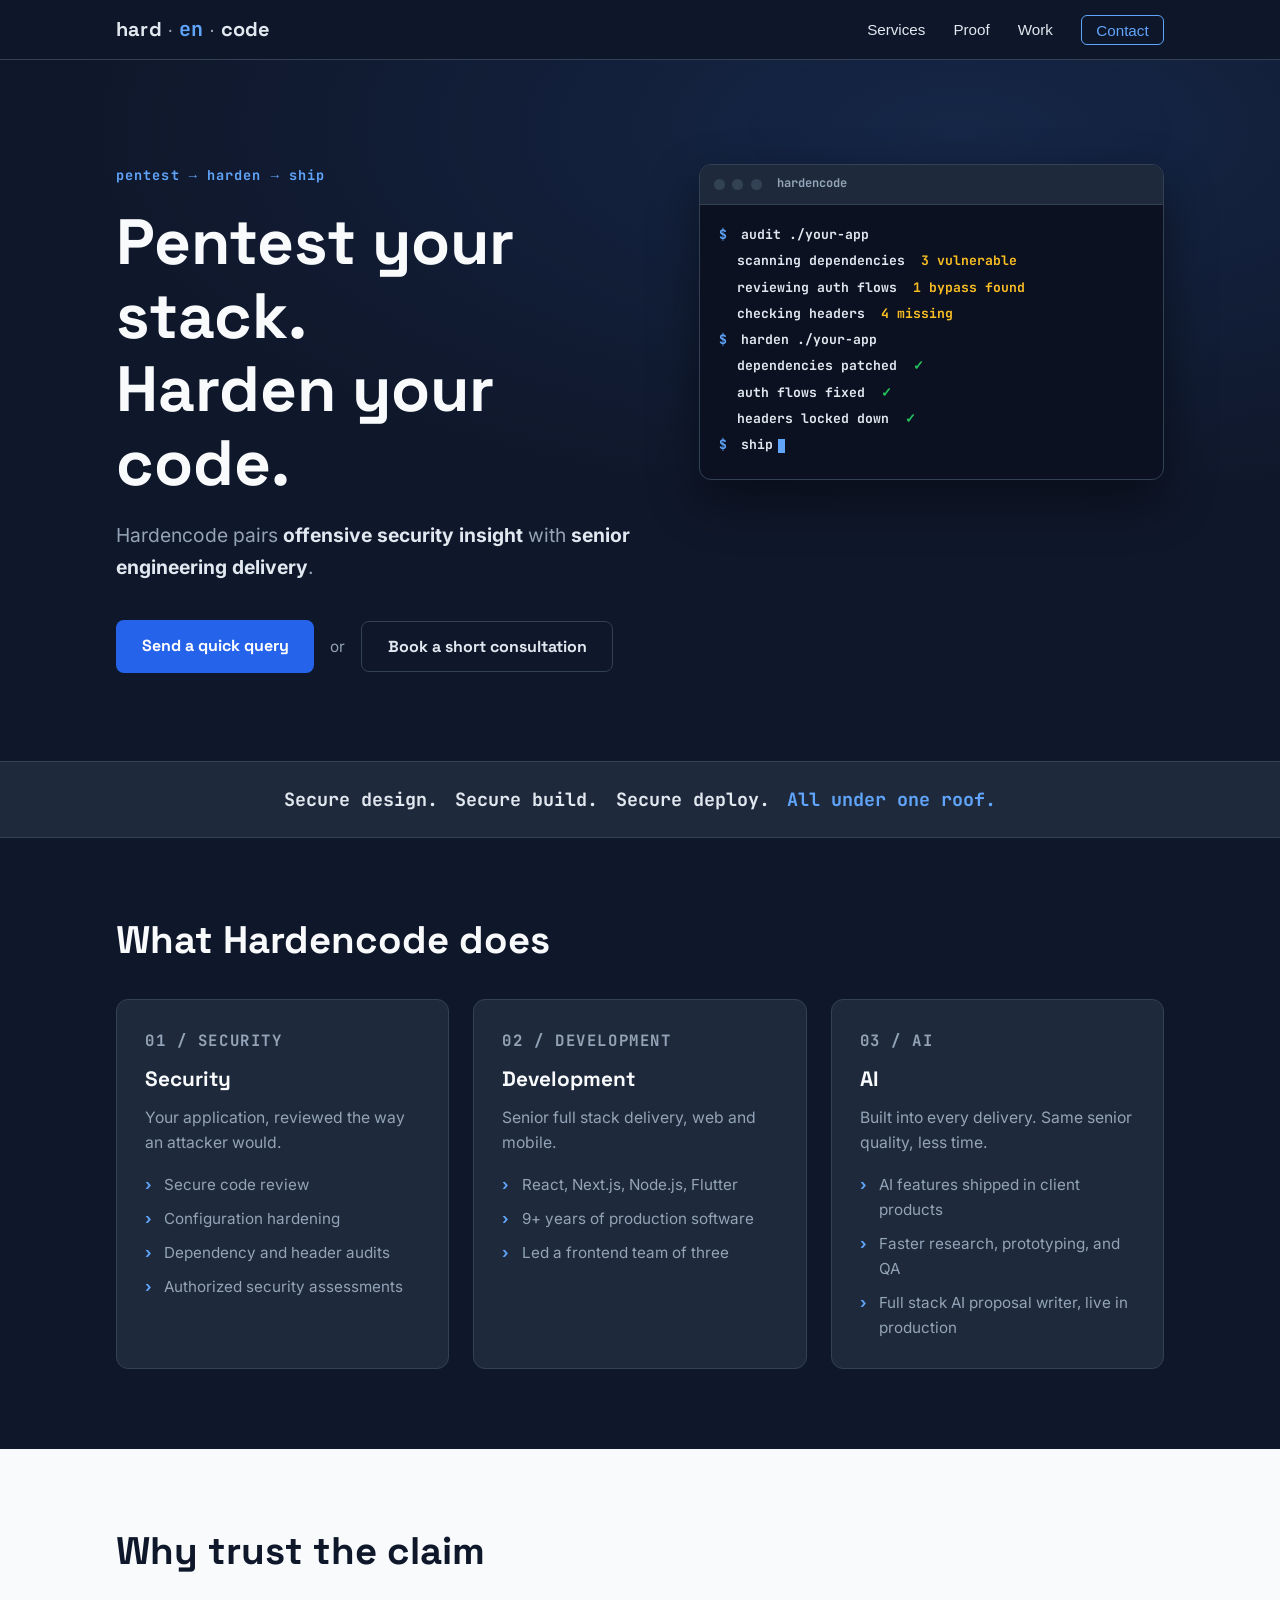
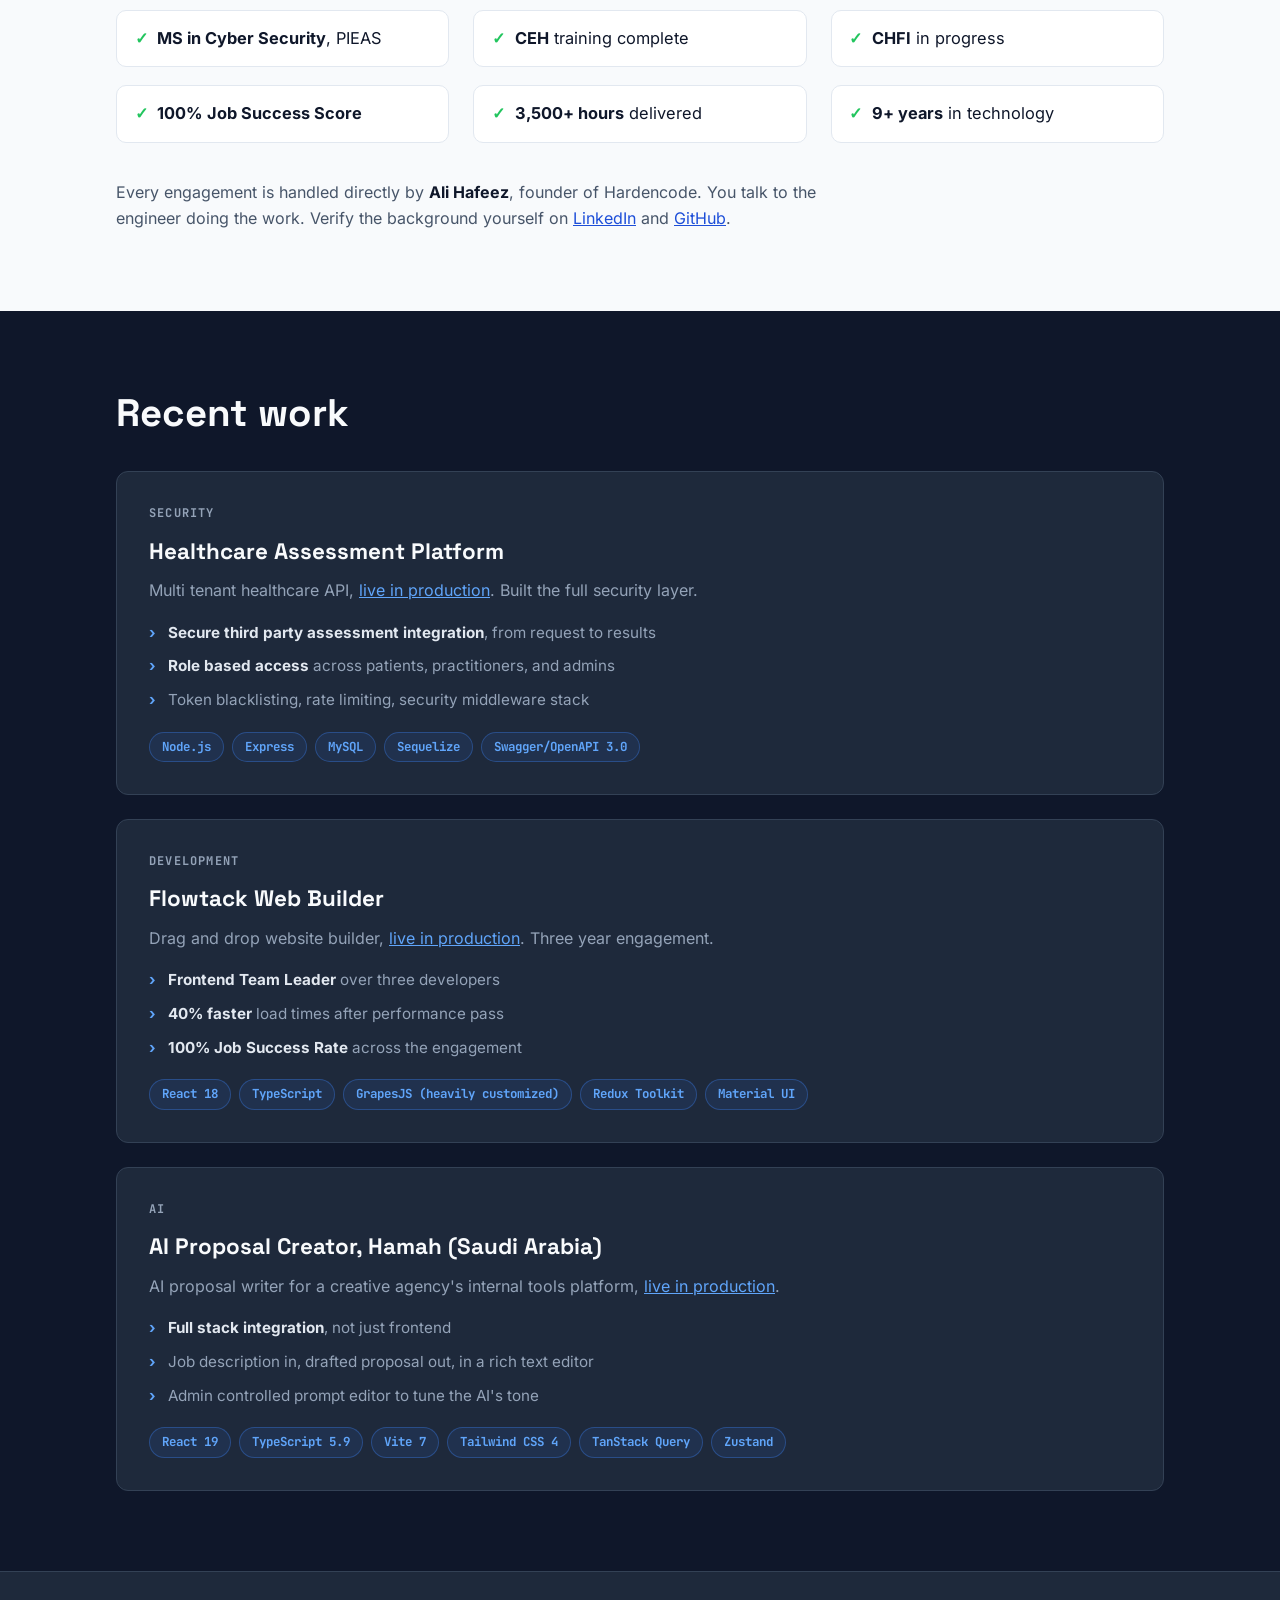
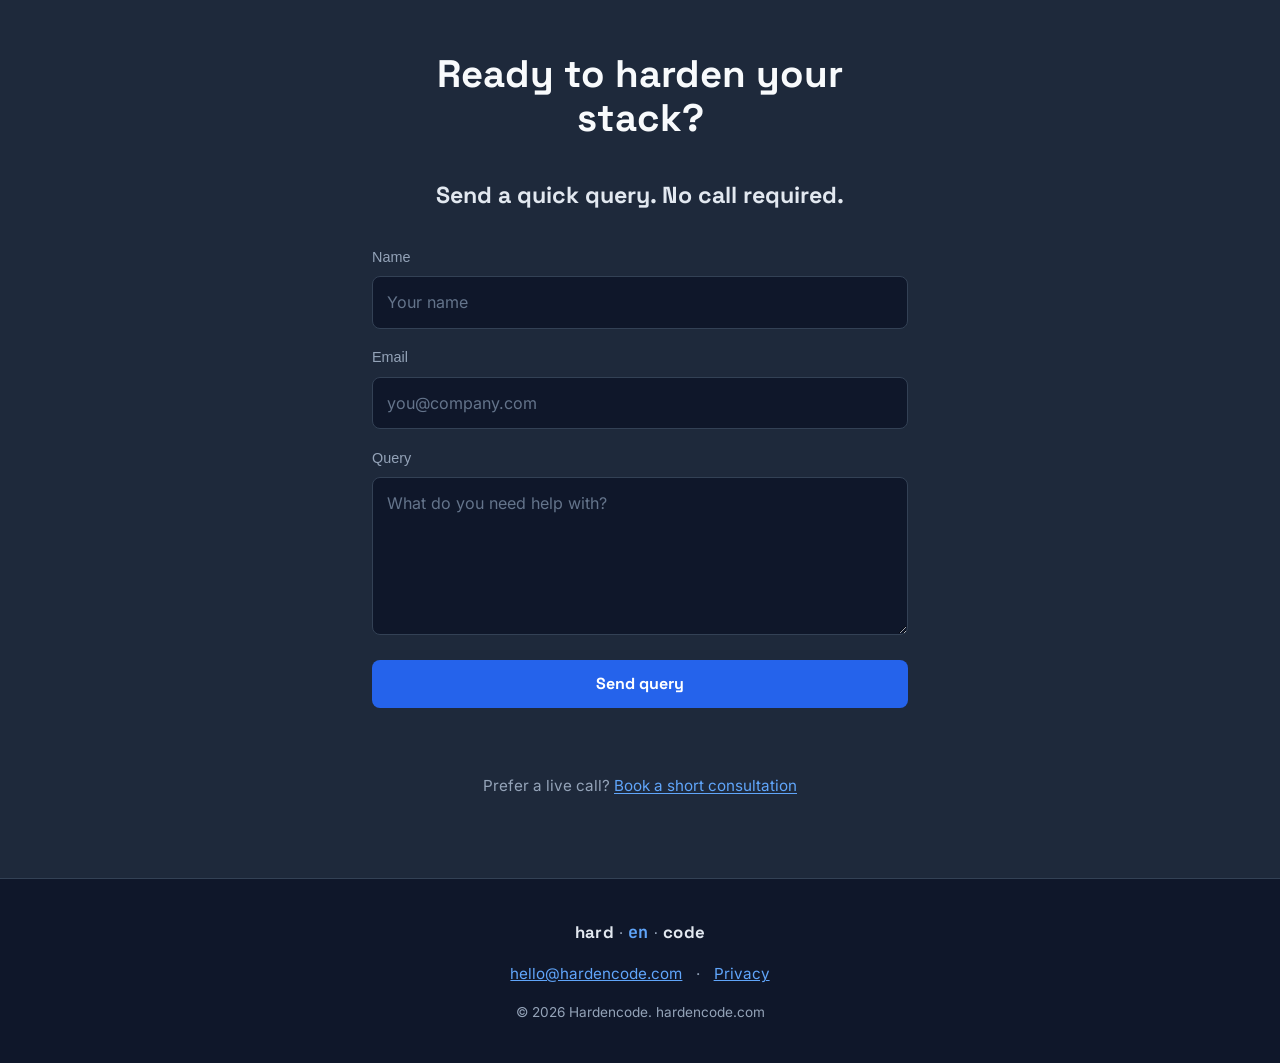
==== index.html @ 5484f3a2 "fix(work): link Flowtack and Hamah case study URLs Match healthcare proof pattern with live producti" ====
<!DOCTYPE html>
<html lang="en-US">
<head>
<meta charset="UTF-8">
<meta name="viewport" content="width=device-width, initial-scale=1">
<title>Hardencode | Pentest and harden your code.</title>
<meta name="description" content="Hire a full stack developer with a cyber security background. Website security audits, secure code review, and AI web apps, all under one roof.">
<link rel="canonical" href="https://hardencode.com/">
<meta property="og:type" content="website">
<meta property="og:url" content="https://hardencode.com/">
<meta property="og:title" content="Hardencode | Pentest and harden your code.">
<meta property="og:description" content="Hire a full stack developer with a cyber security background. Website security audits, secure code review, and AI web apps, all under one roof.">
<meta property="og:image" content="https://hardencode.com/icons/og-image.png">
<meta property="og:locale" content="en_US">
<meta name="twitter:card" content="summary_large_image">
<meta name="twitter:title" content="Hardencode | Pentest and harden your code.">
<meta name="twitter:description" content="Hire a full stack developer with a cyber security background. Website security audits, secure code review, and AI web apps, all under one roof.">
<meta name="twitter:image" content="https://hardencode.com/icons/og-image.png">
<link rel="icon" href="/icons/favicon.ico" sizes="32x32">
<link rel="apple-touch-icon" href="/icons/apple-touch-icon.png">
<link rel="manifest" href="/site.webmanifest">
<meta name="theme-color" content="#0f172a">
<link rel="preload" href="/fonts/space-grotesk-v22-latin-700.woff2" as="font" type="font/woff2" crossorigin>
<link rel="preload" href="/fonts/inter-v20-latin-regular.woff2" as="font" type="font/woff2" crossorigin>
<link rel="preload" href="/fonts/jetbrains-mono-v24-latin-700.woff2" as="font" type="font/woff2" crossorigin>
<link rel="stylesheet" href="/styles.min.css">
<script type="application/ld+json">
{
  "@context": "https://schema.org",
  "@graph": [
    {
      "@type": "ProfessionalService",
      "@id": "https://hardencode.com/#service",
      "name": "Hardencode",
      "url": "https://hardencode.com/",
      "description": "Security first full stack development. Website security audits, secure code review, full stack web and mobile development, and AI powered features, all under one roof.",
      "email": "hello@hardencode.com",
      "founder": { "@id": "https://hardencode.com/#person" },
      "knowsAbout": ["Penetration testing", "Secure code review", "Web application security", "Full stack development", "React", "Next.js", "Node.js", "Flutter", "AI integration"]
    },
    {
      "@type": "Person",
      "@id": "https://hardencode.com/#person",
      "name": "Ali Hafeez",
      "url": "https://hardencode.com/",
      "jobTitle": "Security Focused Full Stack Engineer",
      "worksFor": { "@id": "https://hardencode.com/#service" },
      "alumniOf": {
        "@type": "CollegeOrUniversity",
        "name": "Pakistan Institute of Engineering and Applied Sciences (PIEAS)"
      },
      "hasCredential": [
        {
          "@type": "EducationalOccupationalCredential",
          "credentialCategory": "degree",
          "name": "MS in Cyber Security, PIEAS"
        },
        {
          "@type": "EducationalOccupationalCredential",
          "credentialCategory": "certification",
          "name": "Certified Ethical Hacker (CEH), training complete, exam scheduled"
        },
        {
          "@type": "EducationalOccupationalCredential",
          "credentialCategory": "certification",
          "name": "Computer Hacking Forensic Investigator (CHFI), in progress"
        }
      ]
    }
  ]
}
</script>
</head>
<body>

<header class="nav" id="top">
  <nav class="nav-inner" aria-label="Main">
    <a class="logo" href="#top" aria-label="Hardencode home">
      <span class="logo-hard">hard</span><span class="logo-dot">&nbsp;·&nbsp;</span><span class="logo-en">en</span><span class="logo-dot">&nbsp;·&nbsp;</span><span class="logo-code">code</span>
    </a>
    <button class="nav-toggle" aria-label="Open menu" aria-expanded="false" aria-controls="nav-links">
      <span></span><span></span><span></span>
    </button>
    <ul class="nav-links" id="nav-links">
      <li><a href="#services">Services</a></li>
      <li><a href="#proof">Proof</a></li>
      <li><a href="#work">Work</a></li>
      <li><a href="#consultation" class="nav-cta">Contact</a></li>
    </ul>
  </nav>
</header>

<main>

  <section class="hero">
    <div class="container hero-grid">
      <div class="hero-copy">
        <p class="hero-kicker">pentest &rarr; harden &rarr; ship</p>
        <h1>Pentest your stack.<br>Harden your code.</h1>
        <p class="hero-sub">Hardencode pairs <strong>offensive security insight</strong> with <strong>senior engineering delivery</strong>.</p>
        <div class="hero-actions">
          <a class="btn btn-primary" href="#consultation">Send a quick query</a>
          <span class="hero-or" aria-hidden="true">or</span>
          <button type="button" class="btn btn-ghost js-open-booking" data-koalendar-url="https://koalendar.com/e/security-snapshot-call?embed=true">Book a short consultation</button>
        </div>
      </div>
      <div class="hero-visual" aria-hidden="true">
        <div class="term">
          <div class="term-bar"><span></span><span></span><span></span><p>hardencode</p></div>
          <div class="term-body">
            <p><span class="t-prompt">$</span> audit ./your-app</p>
            <p class="t-line">scanning dependencies <span class="t-warn">3 vulnerable</span></p>
            <p class="t-line">reviewing auth flows <span class="t-warn">1 bypass found</span></p>
            <p class="t-line">checking headers <span class="t-warn">4 missing</span></p>
            <p><span class="t-prompt">$</span> harden ./your-app</p>
            <p class="t-line">dependencies patched <span class="t-ok">&#10003;</span></p>
            <p class="t-line">auth flows fixed <span class="t-ok">&#10003;</span></p>
            <p class="t-line">headers locked down <span class="t-ok">&#10003;</span></p>
            <p><span class="t-prompt">$</span> ship<span class="t-cursor"></span></p>
          </div>
        </div>
      </div>
    </div>
  </section>

  <section class="banner" aria-label="Services banner">
    <div class="container">
      <p><span>Secure design.</span> <span>Secure build.</span> <span>Secure deploy.</span> <span class="banner-tail">All under one roof.</span></p>
    </div>
  </section>

  <section class="services" id="services">
    <div class="container">
      <h2>What Hardencode does</h2>
      <div class="cards">
        <article class="card">
          <p class="card-tag">01 / security</p>
          <h3>Security</h3>
          <p>Your application, reviewed the way an attacker would.</p>
          <ul class="card-points">
            <li>Secure code review</li>
            <li>Configuration hardening</li>
            <li>Dependency and header audits</li>
            <li>Authorized security assessments</li>
          </ul>
        </article>
        <article class="card">
          <p class="card-tag">02 / development</p>
          <h3>Development</h3>
          <p>Senior full stack delivery, web and mobile.</p>
          <ul class="card-points">
            <li>React, Next.js, Node.js, Flutter</li>
            <li>9+ years of production software</li>
            <li>Led a frontend team of three</li>
          </ul>
        </article>
        <article class="card">
          <p class="card-tag">03 / ai</p>
          <h3>AI</h3>
          <p>Built into every delivery. Same senior quality, less time.</p>
          <ul class="card-points">
            <li>AI features shipped in client products</li>
            <li>Faster research, prototyping, and QA</li>
            <li>Full stack AI proposal writer, live in production</li>
          </ul>
        </article>
      </div>
    </div>
  </section>

  <section class="proof" id="proof">
    <div class="container">
      <h2>Why trust the claim</h2>
      <ul class="proof-grid">
        <li><span class="check" aria-hidden="true">&#10003;</span><span><strong>MS in Cyber Security</strong>, PIEAS</span></li>
        <li><span class="check" aria-hidden="true">&#10003;</span><span><strong>CEH</strong> training complete</span></li>
        <li><span class="check" aria-hidden="true">&#10003;</span><span><strong>CHFI</strong> in progress</span></li>
        <li><span class="check" aria-hidden="true">&#10003;</span><span><strong>100% Job Success Score</strong></span></li>
        <li><span class="check" aria-hidden="true">&#10003;</span><span><strong>3,500+ hours</strong> delivered</span></li>
        <li><span class="check" aria-hidden="true">&#10003;</span><span><strong>9+ years</strong> in technology</span></li>
      </ul>
      <p class="founder-note">Every engagement is handled directly by <strong>Ali Hafeez</strong>, founder of Hardencode. You talk to the engineer doing the work. Verify the background yourself on <a href="https://www.linkedin.com/in/alihafeez337" rel="noopener">LinkedIn</a> and <a href="https://github.com/alihafeez337" rel="noopener">GitHub</a>.</p>
    </div>
  </section>

  <section class="work" id="work">
    <div class="container">
      <h2>Recent work</h2>
      <div class="case-list">
        <article class="case">
          <p class="card-tag">security</p>
          <h3>Healthcare Assessment Platform</h3>
          <p>Multi tenant healthcare API, <a href="https://app.thrivenine.life" rel="noopener">live in production</a>. Built the full security layer.</p>
          <ul class="card-points">
            <li><strong>Secure third party assessment integration</strong>, from request to results</li>
            <li><strong>Role based access</strong> across patients, practitioners, and admins</li>
            <li>Token blacklisting, rate limiting, security middleware stack</li>
          </ul>
          <ul class="tech" aria-label="Technologies used">
            <li>Node.js</li><li>Express</li><li>MySQL</li><li>Sequelize</li><li>Swagger/OpenAPI 3.0</li>
          </ul>
        </article>
        <article class="case">
          <p class="card-tag">development</p>
          <h3>Flowtack Web Builder</h3>
          <p>Drag and drop website builder, <a href="https://www.flowtrack.co" rel="noopener">live in production</a>. Three year engagement.</p>
          <ul class="card-points">
            <li><strong>Frontend Team Leader</strong> over three developers</li>
            <li><strong>40% faster</strong> load times after performance pass</li>
            <li><strong>100% Job Success Rate</strong> across the engagement</li>
          </ul>
          <ul class="tech" aria-label="Technologies used">
            <li>React 18</li><li>TypeScript</li><li>GrapesJS (heavily customized)</li><li>Redux Toolkit</li><li>Material UI</li>
          </ul>
        </article>
        <article class="case">
          <p class="card-tag">ai</p>
          <h3>AI Proposal Creator, Hamah (Saudi Arabia)</h3>
          <p>AI proposal writer for a creative agency's internal tools platform, <a href="https://hamah-tools.hi-lab.ai" rel="noopener">live in production</a>.</p>
          <ul class="card-points">
            <li><strong>Full stack integration</strong>, not just frontend</li>
            <li>Job description in, drafted proposal out, in a rich text editor</li>
            <li>Admin controlled prompt editor to tune the AI's tone</li>
          </ul>
          <ul class="tech" aria-label="Technologies used">
            <li>React 19</li><li>TypeScript 5.9</li><li>Vite 7</li><li>Tailwind CSS 4</li><li>TanStack Query</li><li>Zustand</li>
          </ul>
        </article>
      </div>
    </div>
  </section>

  <section class="contact" id="consultation">
    <div class="container container-narrow">
      <h2>Ready to harden your stack?</h2>
      <p class="contact-lead">Send a quick query. No call required.</p>
      <form class="query-form" id="query-form" action="/api/contact" method="post" novalidate>
        <div class="hp" aria-hidden="true">
          <label for="company">Company</label>
          <input type="text" id="company" name="company" tabindex="-1" autocomplete="off">
        </div>
        <div class="field">
          <label for="name">Name</label>
          <input type="text" id="name" name="name" autocomplete="name" required maxlength="100" placeholder="Your name">
        </div>
        <div class="field">
          <label for="email">Email</label>
          <input type="email" id="email" name="email" autocomplete="email" required maxlength="200" placeholder="you@company.com">
        </div>
        <div class="field">
          <label for="query">Query</label>
          <textarea id="query" name="query" required maxlength="4000" rows="5" placeholder="What do you need help with?"></textarea>
        </div>
        <button type="submit" class="btn btn-primary btn-block" id="query-submit">Send query</button>
        <p class="form-status" id="form-status" role="status" aria-live="polite"></p>
      </form>
      <p class="contact-alt">
        Prefer a live call?
        <button type="button" class="text-link js-open-booking" data-koalendar-url="https://koalendar.com/e/security-snapshot-call?embed=true">Book a short consultation</button>
      </p>
    </div>
  </section>

</main>

<dialog class="booking-modal" id="booking-modal" aria-label="Book a short consultation">
  <button type="button" class="booking-close" id="close-booking" aria-label="Close booking">&times;</button>
  <div class="booking" id="booking">
    <noscript><p>The booking calendar needs JavaScript. Email <a href="mailto:hello@hardencode.com">hello@hardencode.com</a> instead.</p></noscript>
  </div>
</dialog>

<footer class="footer">
  <div class="container footer-inner">
    <a class="logo logo-small" href="#top" aria-label="Back to top">
      <span class="logo-hard">hard</span><span class="logo-dot">&nbsp;·&nbsp;</span><span class="logo-en">en</span><span class="logo-dot">&nbsp;·&nbsp;</span><span class="logo-code">code</span>
    </a>
    <p class="footer-links">
      <a href="mailto:hello@hardencode.com">hello@hardencode.com</a>
      <span class="footer-sep" aria-hidden="true">·</span>
      <a href="/privacy.html">Privacy</a>
    </p>
    <p class="footer-copy">&copy; 2026 Hardencode. hardencode.com</p>
  </div>
</footer>

<script src="/script.min.js" defer></script>
</body>
</html>
---- styles.min.css ----
@font-face{font-family:Space Grotesk;font-style:normal;font-weight:400;font-display:swap;src:url(/fonts/space-grotesk-v22-latin-regular.woff2) format("woff2")}@font-face{font-family:Space Grotesk;font-style:normal;font-weight:700;font-display:swap;src:url(/fonts/space-grotesk-v22-latin-700.woff2) format("woff2")}@font-face{font-family:Inter;font-style:normal;font-weight:400;font-display:swap;src:url(/fonts/inter-v20-latin-regular.woff2) format("woff2")}@font-face{font-family:Inter;font-style:normal;font-weight:500;font-display:swap;src:url(/fonts/inter-v20-latin-500.woff2) format("woff2")}@font-face{font-family:Inter;font-style:normal;font-weight:700;font-display:swap;src:url(/fonts/inter-v20-latin-700.woff2) format("woff2")}@font-face{font-family:JetBrains Mono;font-style:normal;font-weight:700;font-display:optional;src:url(/fonts/jetbrains-mono-v24-latin-700.woff2) format("woff2")}:root{--navy: #0f172a;--slate: #1e293b;--offwhite: #f8fafc;--light: #e2e8f0;--muted: #94a3b8;--blue: #3b82f6;--blue-bright: #60a5fa;--blue-deep: #2563eb;--blue-ink: #1d4ed8;--green: #22c55e;--border: #334155;--font-heading: "Space Grotesk", "Segoe UI", Arial, sans-serif;--font-body: "Inter", "Segoe UI", Arial, sans-serif;--font-mono: "JetBrains Mono", Consolas, monospace}*{margin:0;padding:0;box-sizing:border-box}html{scroll-behavior:smooth;scroll-padding-top:4.5rem}body{font-family:var(--font-body);background:var(--navy);color:var(--light);line-height:1.65;-webkit-font-smoothing:antialiased}h1,h2,h3{font-family:var(--font-heading);font-weight:700;line-height:1.15}a{color:var(--blue-bright)}a:hover{color:#93c5fd}strong{color:inherit}.container{max-width:68rem;margin:0 auto;padding:0 1.25rem}.container-narrow{max-width:36rem}.logo{font-size:1.25rem;text-decoration:none;white-space:nowrap;letter-spacing:.01em}.logo-hard,.logo-code{font-family:var(--font-heading);font-weight:700;color:var(--light)}.logo-en{font-family:var(--font-mono);font-weight:700;color:var(--blue-bright)}.logo-dot{font-family:var(--font-heading);font-weight:400;color:var(--muted)}.logo-small{font-size:1.05rem}.nav{position:sticky;top:0;z-index:50;background:#0f172aeb;backdrop-filter:blur(8px);border-bottom:1px solid var(--border)}.nav-inner{max-width:68rem;margin:0 auto;padding:.8rem 1.25rem;display:flex;align-items:center;justify-content:space-between;gap:1rem}.nav-links{display:flex;align-items:center;gap:1.75rem;list-style:none}.nav-links a{color:var(--light);text-decoration:none;font-size:.95rem;font-weight:500}.nav-links a:hover{color:var(--blue-bright)}.nav-links .nav-cta{color:var(--blue-bright);border:1px solid var(--blue-bright);border-radius:6px;padding:.35rem .9rem}.nav-links .nav-cta:hover{color:var(--navy);background:var(--blue-bright);border-color:var(--blue-bright)}.nav-toggle{display:none;flex-direction:column;gap:5px;background:none;border:0;padding:.4rem;cursor:pointer}.nav-toggle span{display:block;width:22px;height:2px;background:var(--light);transition:transform .2s,opacity .2s}.nav-toggle[aria-expanded=true] span:nth-child(1){transform:translateY(7px) rotate(45deg)}.nav-toggle[aria-expanded=true] span:nth-child(2){opacity:0}.nav-toggle[aria-expanded=true] span:nth-child(3){transform:translateY(-7px) rotate(-45deg)}.hero{padding:6.5rem 0 5.5rem;background:radial-gradient(ellipse 70% 55% at 75% 10%,rgba(59,130,246,.14),transparent),var(--navy)}.hero-grid{display:grid;grid-template-columns:1.15fr 1fr;gap:3rem;align-items:start}.hero-visual{min-height:17.5rem}.term{background:#0b1120;border:1px solid var(--border);border-radius:12px;overflow:hidden;box-shadow:0 20px 50px #00000073;font-family:var(--font-mono);font-size:.82rem;min-height:17.5rem}.term-bar{display:flex;align-items:center;gap:.45rem;background:var(--slate);border-bottom:1px solid var(--border);padding:.6rem .9rem}.term-bar span{width:11px;height:11px;border-radius:50%;background:var(--border)}.term-bar p{margin-left:.5rem;color:var(--muted);font-size:.75rem}.term-body{padding:1.1rem 1.2rem 1.3rem;line-height:2}.term-body p{color:var(--light);white-space:nowrap}.t-prompt{color:var(--blue-bright);font-weight:700;margin-right:.4rem}.t-line{color:var(--muted);padding-left:1.1rem}.t-warn{color:#fbbf24;margin-left:.5rem}.t-ok{color:var(--green);margin-left:.5rem;font-weight:700}.t-cursor{display:inline-block;width:.55em;height:1.1em;margin-left:.3rem;vertical-align:text-bottom;background:var(--blue-bright);animation:blink 1.1s steps(1) infinite}@keyframes blink{50%{opacity:0}}@media(prefers-reduced-motion:reduce){.t-cursor{animation:none}}.hero-kicker{font-family:var(--font-mono);font-weight:700;font-size:.85rem;color:var(--blue-bright);letter-spacing:.08em;margin-bottom:1.25rem}.hero h1{font-size:clamp(2.3rem,6vw,4rem);color:var(--offwhite);margin-bottom:1.25rem;min-height:2.5em}.hero-sub{font-size:1.2rem;color:var(--muted);max-width:38rem;margin-bottom:2.25rem}.hero-sub strong{color:var(--light)}.btn{display:inline-block;font-family:var(--font-heading);font-weight:700;font-size:1rem;text-decoration:none;border-radius:8px;padding:.85rem 1.6rem;transition:background .15s,color .15s,border-color .15s}.btn-primary{background:var(--blue-deep);color:#fff}.btn-primary:hover{background:var(--blue-bright);color:var(--navy)}.btn-ghost{border:1px solid var(--border);color:var(--light);background:transparent;cursor:pointer}.btn-ghost:hover{border-color:var(--blue-bright);color:var(--blue-bright)}.hero-actions{display:flex;flex-wrap:wrap;align-items:center;gap:.75rem 1rem}.hero-or{color:var(--muted);font-size:.95rem}.btn-block{width:100%;text-align:center;border:0;cursor:pointer}.btn:disabled{opacity:.65;cursor:wait}.text-link{background:none;border:0;padding:0;color:var(--blue-bright);font:inherit;cursor:pointer;text-decoration:underline;text-underline-offset:.15em}.text-link:hover{color:#93c5fd}.banner{background:var(--slate);border-top:1px solid var(--border);border-bottom:1px solid var(--border);padding:1.4rem 0}.banner p{font-family:var(--font-mono);font-weight:700;font-size:clamp(.9rem,2.4vw,1.15rem);text-align:center;color:var(--light);display:flex;flex-wrap:wrap;justify-content:center;gap:.4rem 1.1rem}.banner .banner-tail{color:var(--blue-bright)}section h2{font-size:clamp(1.7rem,4vw,2.4rem);color:var(--offwhite);margin-bottom:2.25rem}.services{padding:5rem 0}.cards{display:grid;grid-template-columns:repeat(auto-fit,minmax(17rem,1fr));gap:1.5rem}.card{background:var(--slate);border:1px solid var(--border);border-radius:12px;padding:1.75rem}.card-tag{font-family:var(--font-mono);font-weight:700;font-size:.75rem;letter-spacing:.1em;text-transform:uppercase;color:var(--blue-bright);margin-bottom:.9rem}.card h3{font-size:1.3rem;color:var(--offwhite);margin-bottom:.8rem}.card p{color:var(--muted);font-size:.98rem}.card p strong{color:var(--light)}.card-points{list-style:none;margin-top:1rem;display:grid;gap:.55rem}.card-points li{color:var(--muted);font-size:.95rem;padding-left:1.2rem;position:relative}.card-points li:before{content:"\203a";position:absolute;left:0;color:var(--blue-bright);font-weight:700}.card-points li strong{color:var(--light)}.proof{background:var(--offwhite);color:var(--navy);padding:5rem 0}.proof h2{color:var(--navy)}.proof a{color:var(--blue-ink)}.proof a:hover{color:#1e40af}.proof-grid{list-style:none;display:grid;grid-template-columns:repeat(3,1fr);gap:1.1rem 1.5rem;font-size:1.02rem}.proof-grid li{display:flex;align-items:flex-start;gap:.6rem;background:#fff;border:1px solid #e2e8f0;border-radius:10px;padding:.9rem 1.1rem;color:var(--navy)}.proof-grid li strong{color:var(--navy)}.founder-note{margin-top:2.25rem;color:#475569;font-size:1rem;max-width:46rem}.founder-note strong{color:var(--navy)}.check{color:var(--green);font-weight:700;flex-shrink:0}.work{padding:5rem 0;background:var(--navy)}.case-list{display:grid;gap:1.5rem}.case{background:var(--slate);border:1px solid var(--border);border-radius:12px;padding:2rem}.case h3{font-size:1.4rem;color:var(--offwhite);margin-bottom:.8rem}.case p{color:var(--muted);max-width:52rem}.case p strong{color:var(--light)}.tech{list-style:none;display:flex;flex-wrap:wrap;gap:.5rem;margin-top:1.2rem}.tech li{font-family:var(--font-mono);font-weight:700;font-size:.78rem;color:var(--blue-bright);background:#3b82f61a;border:1px solid rgba(59,130,246,.35);border-radius:999px;padding:.25rem .75rem}.contact{background:var(--slate);border-top:1px solid var(--border);padding:5rem 0;text-align:center}.contact-lead{color:var(--light);font-family:var(--font-heading);font-size:clamp(1.15rem,3vw,1.45rem);font-weight:700;margin:0 auto 2rem;max-width:36rem}.query-form{position:relative;text-align:left;margin:0 auto}.field{margin-bottom:1.1rem}.field label{display:block;font-size:.9rem;font-weight:500;color:var(--muted);margin-bottom:.4rem}.field input,.field textarea{width:100%;font:inherit;color:var(--offwhite);background:var(--navy);border:1px solid var(--border);border-radius:8px;padding:.75rem .9rem;outline:none;transition:border-color .15s}.field input::placeholder,.field textarea::placeholder{color:#64748b}.field input:focus,.field textarea:focus{border-color:var(--blue-bright)}.field textarea{resize:vertical;min-height:8rem}.hp{position:absolute;left:-10000px;width:1px;height:1px;overflow:hidden}.form-status{min-height:1.4em;margin-top:1rem;font-size:.95rem;color:var(--muted);text-align:center}.form-status-ok{color:var(--green)}.form-status-error{color:#f87171}.contact-alt{margin-top:1.75rem;color:var(--muted);font-size:.95rem}.booking-modal{position:fixed;inset:0;margin:auto;border:1px solid var(--border);padding:0;width:min(26rem,calc(100vw - 1.5rem));height:min(34rem,calc(100dvh - 2rem));max-width:calc(100vw - 1.5rem);max-height:calc(100dvh - 2rem);background:var(--slate);color:inherit;border-radius:12px;overflow:hidden}.booking-modal::backdrop{background:#0f172ac7}.booking-close{position:absolute;top:.45rem;right:.45rem;z-index:2;width:2rem;height:2rem;display:grid;place-items:center;font:inherit;font-size:1.35rem;line-height:1;color:var(--muted);background:#0f172ad9;border:1px solid var(--border);border-radius:6px;cursor:pointer}.booking-close:hover{color:var(--offwhite);border-color:var(--blue-bright)}.booking{margin:0;width:100%;height:100%;background:var(--navy)}.booking iframe{display:block;width:100%;height:100%;border:0;background:var(--navy)}.footer{background:var(--navy);border-top:1px solid var(--border);padding:2.5rem 0}.footer-inner{display:flex;flex-direction:column;align-items:center;gap:.9rem;text-align:center}.footer-links{font-size:.95rem}.footer-sep{color:var(--muted);margin:0 .6rem}.footer-copy{color:var(--muted);font-size:.85rem}.page{padding:5rem 0;min-height:55vh}.page h1{font-size:clamp(2rem,5vw,3rem);color:var(--offwhite);margin-bottom:1.5rem}.page p{margin-bottom:1.25rem;color:var(--light)}.page p strong{color:var(--offwhite)}.page .btn{margin-top:.5rem}.page-404{text-align:center}@media(max-width:980px){.hero-grid{grid-template-columns:1fr;gap:2.5rem}.hero-visual{max-width:30rem}.proof-grid{grid-template-columns:repeat(2,1fr)}}@media(max-width:720px){.nav-toggle{display:flex}.nav-links{display:none;position:absolute;top:100%;left:0;right:0;flex-direction:column;align-items:stretch;gap:0;background:var(--slate);border-bottom:1px solid var(--border);padding:.5rem 0}.nav-links.open{display:flex}.nav-links li a{display:block;padding:.85rem 1.5rem}.nav-links .nav-cta{border:0;border-radius:0;padding:.85rem 1.5rem}.nav-links-static{display:none}.hero{padding:4.5rem 0 4rem}.proof-grid{grid-template-columns:1fr}.case{padding:1.5rem}.hero-actions{flex-direction:column;align-items:flex-start}.booking-modal{width:calc(100vw - 1rem);height:min(34rem,calc(100dvh - 1rem))}}
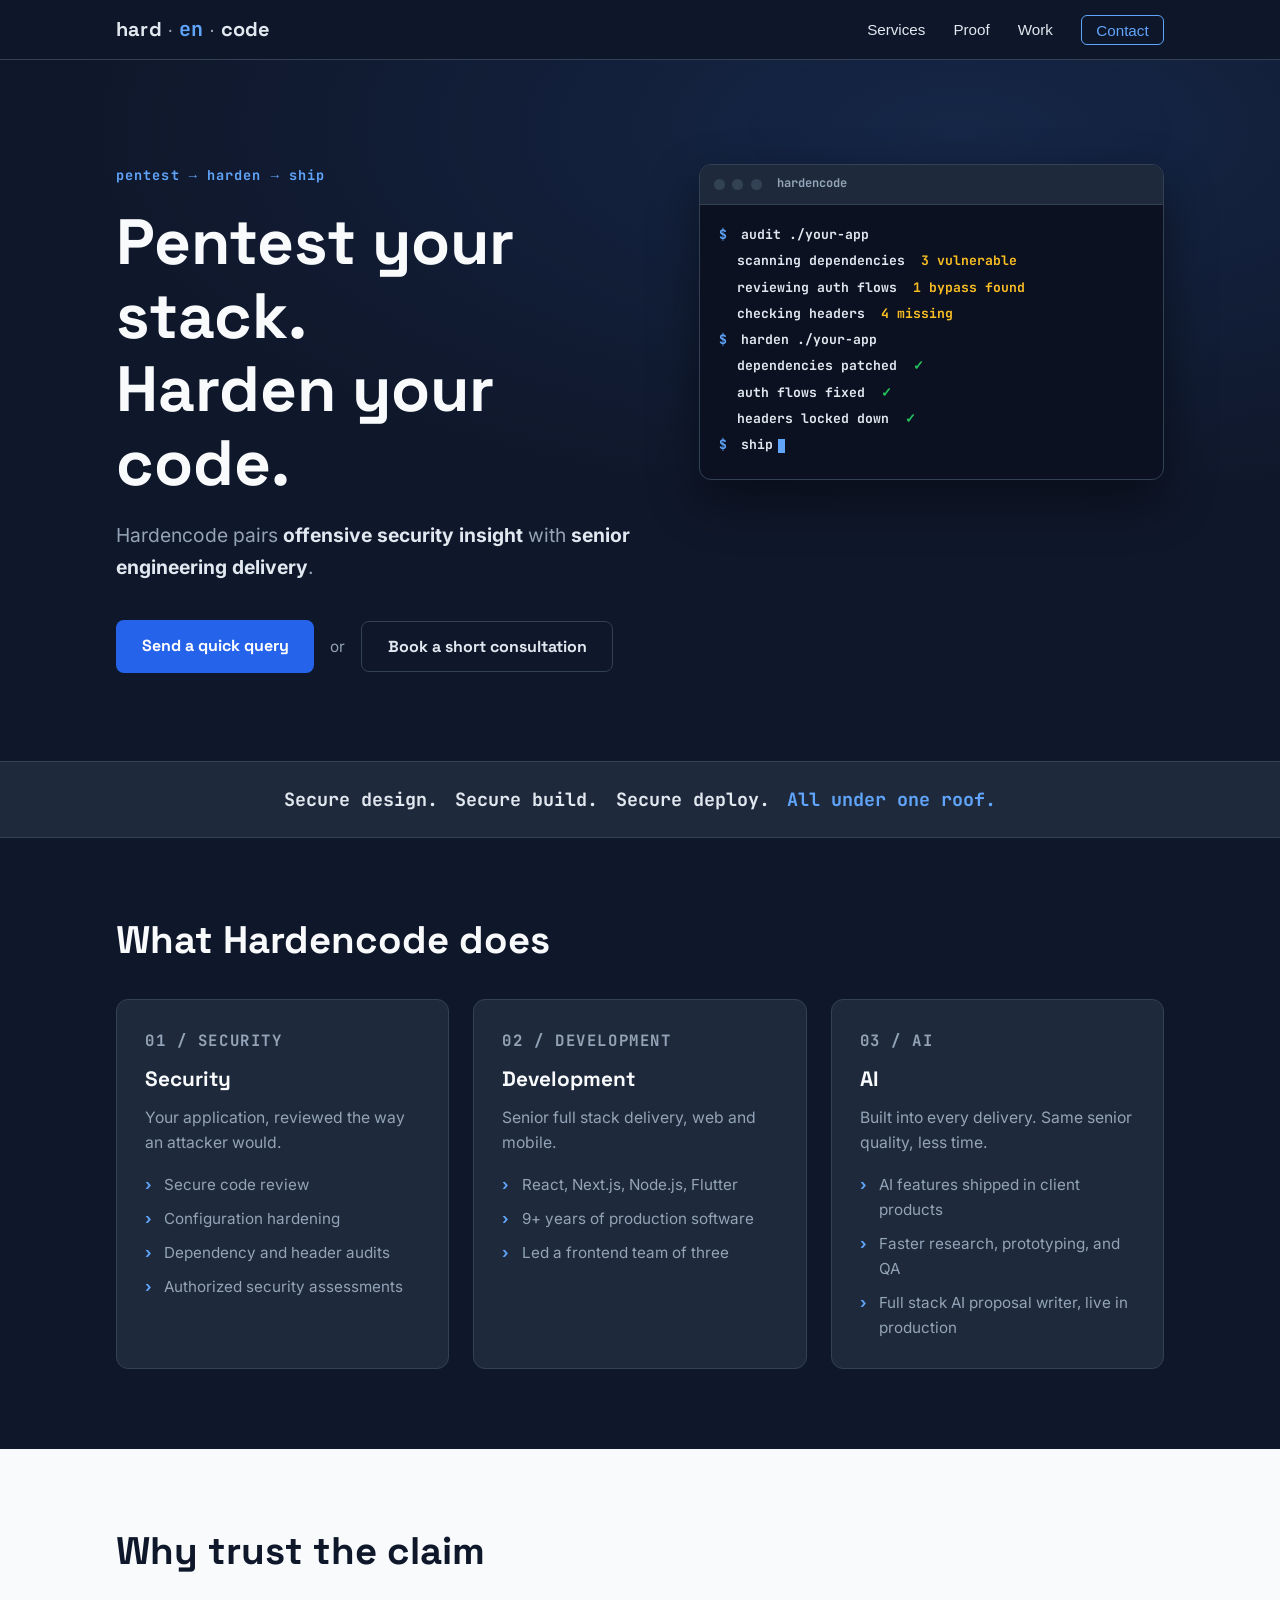
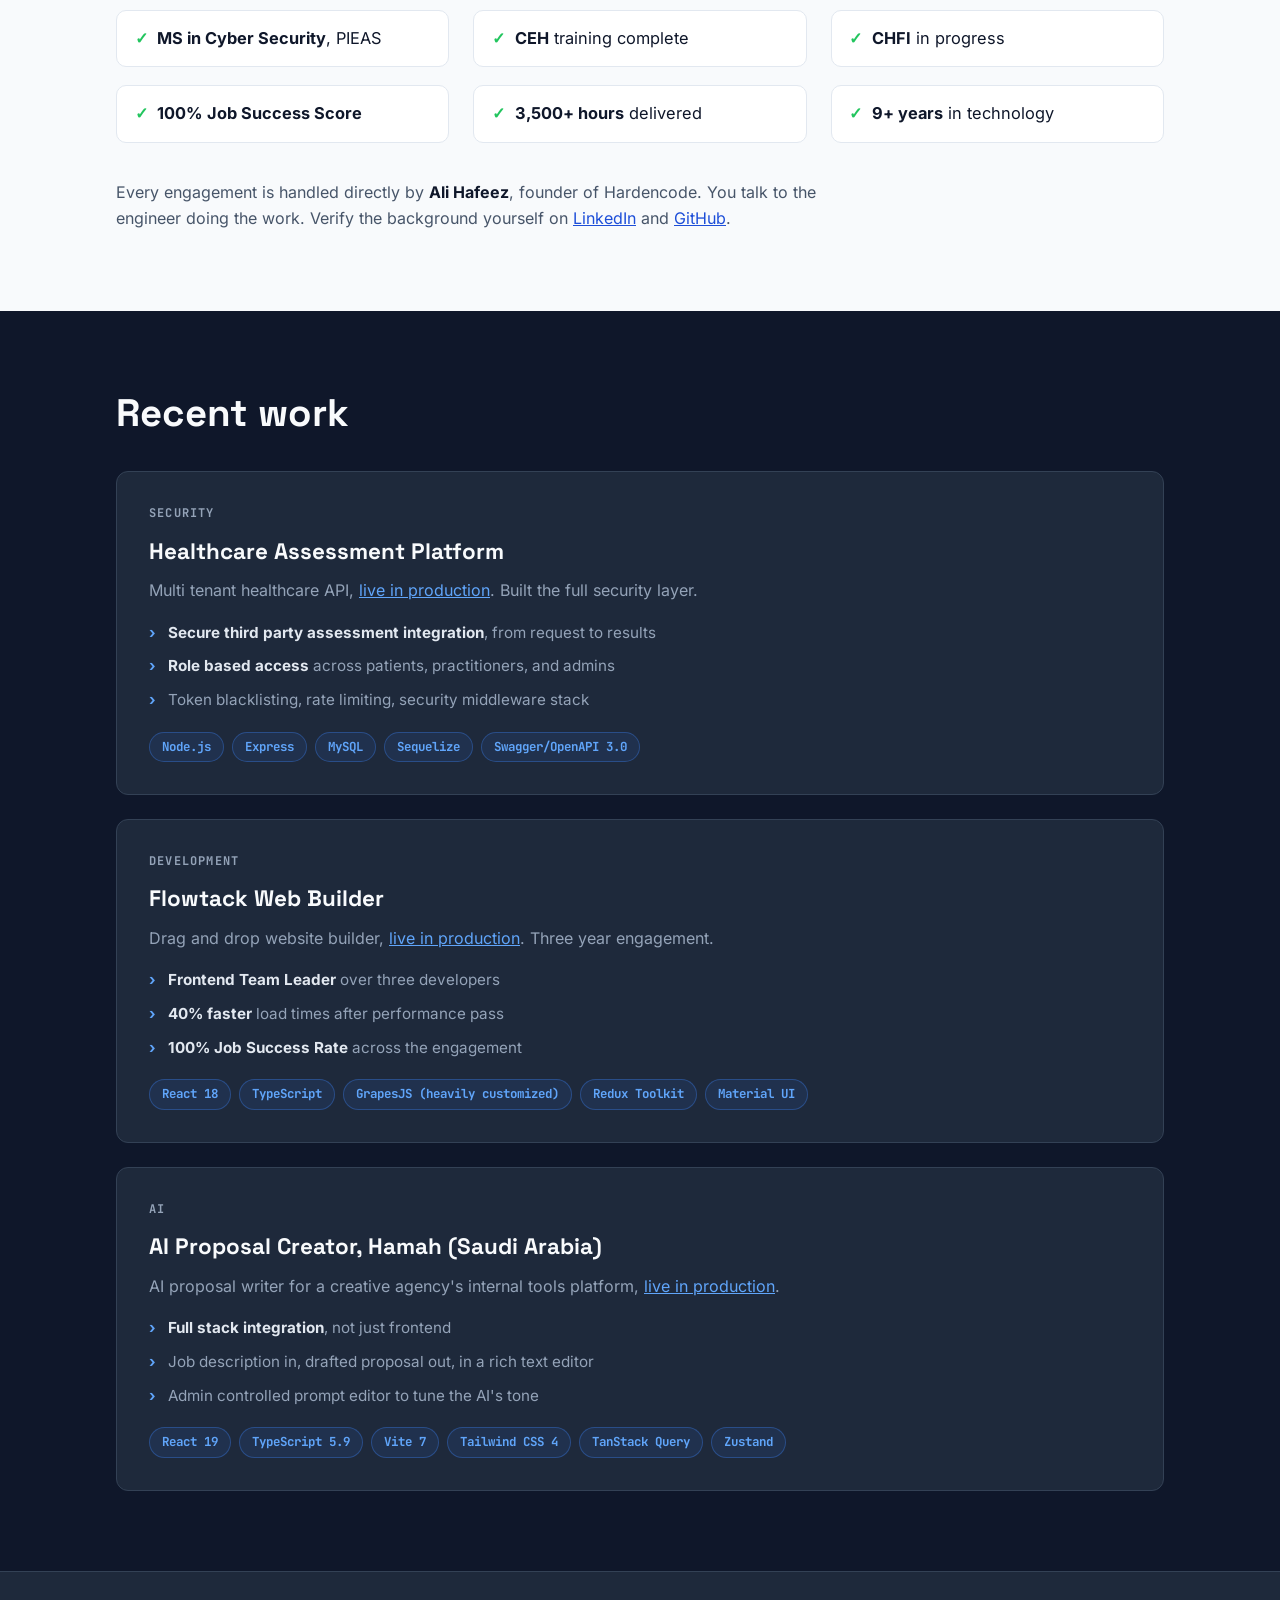
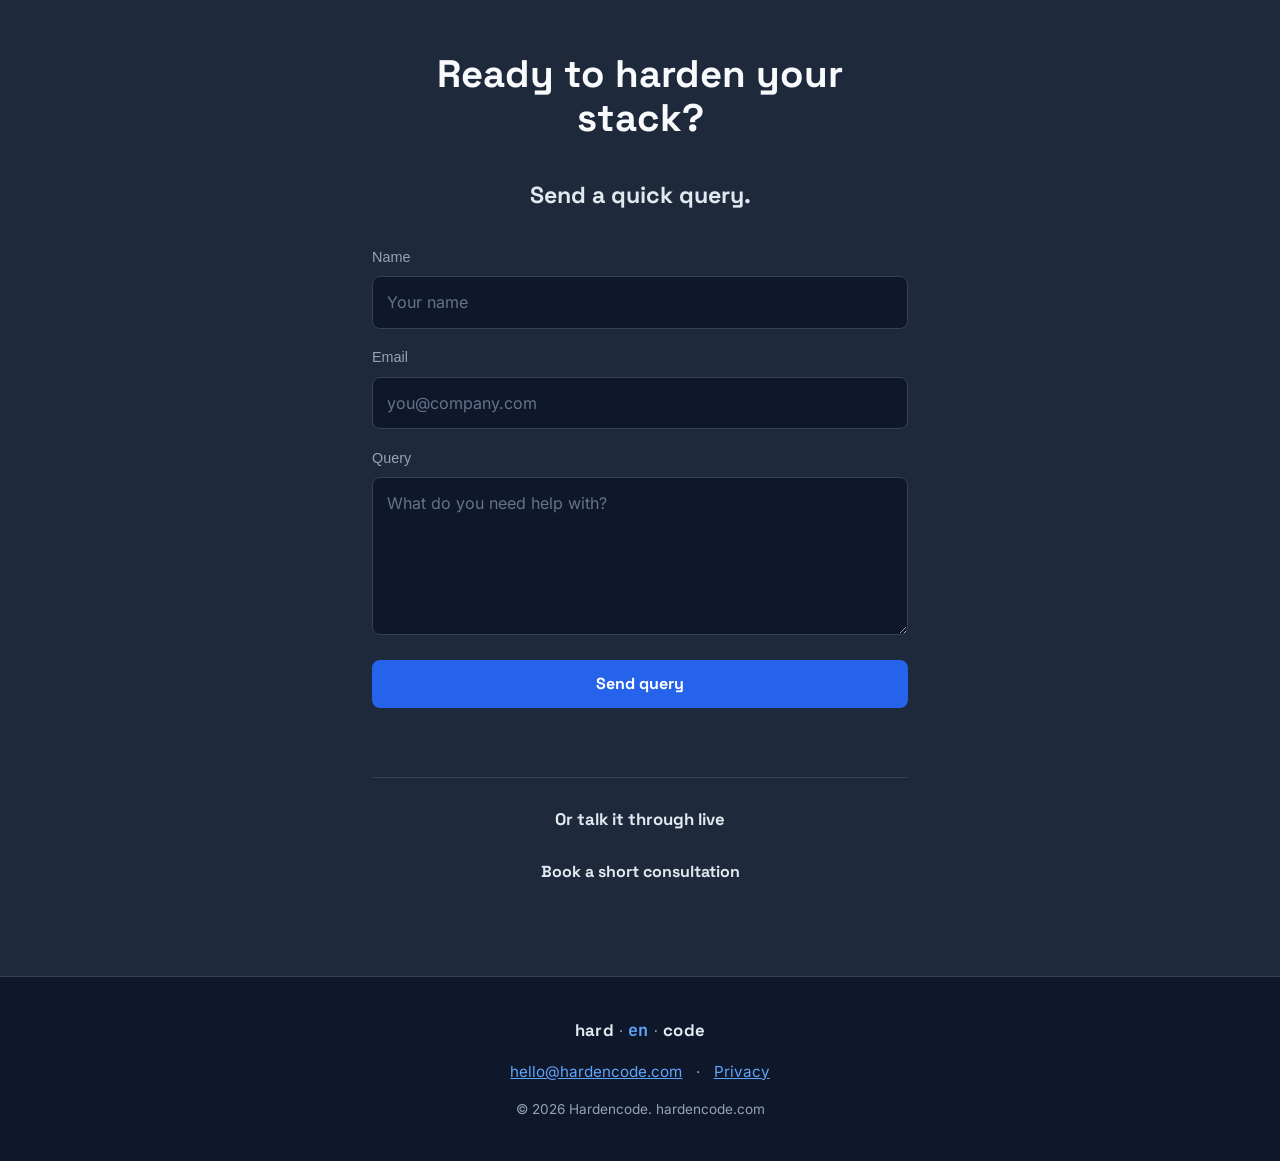
==== commit 325f4b54: "fix(contact): drop awkward lead, elevate consultation CTA Replace 'No call required' with a clear se" ====
--- a/index.html
+++ b/index.html
@@ -233,7 +233,7 @@
   <section class="contact" id="consultation">
     <div class="container container-narrow">
       <h2>Ready to harden your stack?</h2>
-      <p class="contact-lead">Send a quick query. No call required.</p>
+      <p class="contact-lead">Send a quick query.</p>
       <form class="query-form" id="query-form" action="/api/contact" method="post" novalidate>
         <div class="hp" aria-hidden="true">
           <label for="company">Company</label>
@@ -254,10 +254,10 @@
         <button type="submit" class="btn btn-primary btn-block" id="query-submit">Send query</button>
         <p class="form-status" id="form-status" role="status" aria-live="polite"></p>
       </form>
-      <p class="contact-alt">
-        Prefer a live call?
-        <button type="button" class="text-link js-open-booking" data-koalendar-url="https://koalendar.com/e/security-snapshot-call?embed=true">Book a short consultation</button>
-      </p>
+      <div class="contact-secondary">
+        <p class="contact-or">Or talk it through live</p>
+        <button type="button" class="btn btn-ghost btn-block js-open-booking" data-koalendar-url="https://koalendar.com/e/security-snapshot-call?embed=true">Book a short consultation</button>
+      </div>
     </div>
   </section>
 
--- a/styles.min.css
+++ b/styles.min.css
@@ -1 +1 @@
-@font-face{font-family:Space Grotesk;font-style:normal;font-weight:400;font-display:swap;src:url(/fonts/space-grotesk-v22-latin-regular.woff2) format("woff2")}@font-face{font-family:Space Grotesk;font-style:normal;font-weight:700;font-display:swap;src:url(/fonts/space-grotesk-v22-latin-700.woff2) format("woff2")}@font-face{font-family:Inter;font-style:normal;font-weight:400;font-display:swap;src:url(/fonts/inter-v20-latin-regular.woff2) format("woff2")}@font-face{font-family:Inter;font-style:normal;font-weight:500;font-display:swap;src:url(/fonts/inter-v20-latin-500.woff2) format("woff2")}@font-face{font-family:Inter;font-style:normal;font-weight:700;font-display:swap;src:url(/fonts/inter-v20-latin-700.woff2) format("woff2")}@font-face{font-family:JetBrains Mono;font-style:normal;font-weight:700;font-display:optional;src:url(/fonts/jetbrains-mono-v24-latin-700.woff2) format("woff2")}:root{--navy: #0f172a;--slate: #1e293b;--offwhite: #f8fafc;--light: #e2e8f0;--muted: #94a3b8;--blue: #3b82f6;--blue-bright: #60a5fa;--blue-deep: #2563eb;--blue-ink: #1d4ed8;--green: #22c55e;--border: #334155;--font-heading: "Space Grotesk", "Segoe UI", Arial, sans-serif;--font-body: "Inter", "Segoe UI", Arial, sans-serif;--font-mono: "JetBrains Mono", Consolas, monospace}*{margin:0;padding:0;box-sizing:border-box}html{scroll-behavior:smooth;scroll-padding-top:4.5rem}body{font-family:var(--font-body);background:var(--navy);color:var(--light);line-height:1.65;-webkit-font-smoothing:antialiased}h1,h2,h3{font-family:var(--font-heading);font-weight:700;line-height:1.15}a{color:var(--blue-bright)}a:hover{color:#93c5fd}strong{color:inherit}.container{max-width:68rem;margin:0 auto;padding:0 1.25rem}.container-narrow{max-width:36rem}.logo{font-size:1.25rem;text-decoration:none;white-space:nowrap;letter-spacing:.01em}.logo-hard,.logo-code{font-family:var(--font-heading);font-weight:700;color:var(--light)}.logo-en{font-family:var(--font-mono);font-weight:700;color:var(--blue-bright)}.logo-dot{font-family:var(--font-heading);font-weight:400;color:var(--muted)}.logo-small{font-size:1.05rem}.nav{position:sticky;top:0;z-index:50;background:#0f172aeb;backdrop-filter:blur(8px);border-bottom:1px solid var(--border)}.nav-inner{max-width:68rem;margin:0 auto;padding:.8rem 1.25rem;display:flex;align-items:center;justify-content:space-between;gap:1rem}.nav-links{display:flex;align-items:center;gap:1.75rem;list-style:none}.nav-links a{color:var(--light);text-decoration:none;font-size:.95rem;font-weight:500}.nav-links a:hover{color:var(--blue-bright)}.nav-links .nav-cta{color:var(--blue-bright);border:1px solid var(--blue-bright);border-radius:6px;padding:.35rem .9rem}.nav-links .nav-cta:hover{color:var(--navy);background:var(--blue-bright);border-color:var(--blue-bright)}.nav-toggle{display:none;flex-direction:column;gap:5px;background:none;border:0;padding:.4rem;cursor:pointer}.nav-toggle span{display:block;width:22px;height:2px;background:var(--light);transition:transform .2s,opacity .2s}.nav-toggle[aria-expanded=true] span:nth-child(1){transform:translateY(7px) rotate(45deg)}.nav-toggle[aria-expanded=true] span:nth-child(2){opacity:0}.nav-toggle[aria-expanded=true] span:nth-child(3){transform:translateY(-7px) rotate(-45deg)}.hero{padding:6.5rem 0 5.5rem;background:radial-gradient(ellipse 70% 55% at 75% 10%,rgba(59,130,246,.14),transparent),var(--navy)}.hero-grid{display:grid;grid-template-columns:1.15fr 1fr;gap:3rem;align-items:start}.hero-visual{min-height:17.5rem}.term{background:#0b1120;border:1px solid var(--border);border-radius:12px;overflow:hidden;box-shadow:0 20px 50px #00000073;font-family:var(--font-mono);font-size:.82rem;min-height:17.5rem}.term-bar{display:flex;align-items:center;gap:.45rem;background:var(--slate);border-bottom:1px solid var(--border);padding:.6rem .9rem}.term-bar span{width:11px;height:11px;border-radius:50%;background:var(--border)}.term-bar p{margin-left:.5rem;color:var(--muted);font-size:.75rem}.term-body{padding:1.1rem 1.2rem 1.3rem;line-height:2}.term-body p{color:var(--light);white-space:nowrap}.t-prompt{color:var(--blue-bright);font-weight:700;margin-right:.4rem}.t-line{color:var(--muted);padding-left:1.1rem}.t-warn{color:#fbbf24;margin-left:.5rem}.t-ok{color:var(--green);margin-left:.5rem;font-weight:700}.t-cursor{display:inline-block;width:.55em;height:1.1em;margin-left:.3rem;vertical-align:text-bottom;background:var(--blue-bright);animation:blink 1.1s steps(1) infinite}@keyframes blink{50%{opacity:0}}@media(prefers-reduced-motion:reduce){.t-cursor{animation:none}}.hero-kicker{font-family:var(--font-mono);font-weight:700;font-size:.85rem;color:var(--blue-bright);letter-spacing:.08em;margin-bottom:1.25rem}.hero h1{font-size:clamp(2.3rem,6vw,4rem);color:var(--offwhite);margin-bottom:1.25rem;min-height:2.5em}.hero-sub{font-size:1.2rem;color:var(--muted);max-width:38rem;margin-bottom:2.25rem}.hero-sub strong{color:var(--light)}.btn{display:inline-block;font-family:var(--font-heading);font-weight:700;font-size:1rem;text-decoration:none;border-radius:8px;padding:.85rem 1.6rem;transition:background .15s,color .15s,border-color .15s}.btn-primary{background:var(--blue-deep);color:#fff}.btn-primary:hover{background:var(--blue-bright);color:var(--navy)}.btn-ghost{border:1px solid var(--border);color:var(--light);background:transparent;cursor:pointer}.btn-ghost:hover{border-color:var(--blue-bright);color:var(--blue-bright)}.hero-actions{display:flex;flex-wrap:wrap;align-items:center;gap:.75rem 1rem}.hero-or{color:var(--muted);font-size:.95rem}.btn-block{width:100%;text-align:center;border:0;cursor:pointer}.btn:disabled{opacity:.65;cursor:wait}.text-link{background:none;border:0;padding:0;color:var(--blue-bright);font:inherit;cursor:pointer;text-decoration:underline;text-underline-offset:.15em}.text-link:hover{color:#93c5fd}.banner{background:var(--slate);border-top:1px solid var(--border);border-bottom:1px solid var(--border);padding:1.4rem 0}.banner p{font-family:var(--font-mono);font-weight:700;font-size:clamp(.9rem,2.4vw,1.15rem);text-align:center;color:var(--light);display:flex;flex-wrap:wrap;justify-content:center;gap:.4rem 1.1rem}.banner .banner-tail{color:var(--blue-bright)}section h2{font-size:clamp(1.7rem,4vw,2.4rem);color:var(--offwhite);margin-bottom:2.25rem}.services{padding:5rem 0}.cards{display:grid;grid-template-columns:repeat(auto-fit,minmax(17rem,1fr));gap:1.5rem}.card{background:var(--slate);border:1px solid var(--border);border-radius:12px;padding:1.75rem}.card-tag{font-family:var(--font-mono);font-weight:700;font-size:.75rem;letter-spacing:.1em;text-transform:uppercase;color:var(--blue-bright);margin-bottom:.9rem}.card h3{font-size:1.3rem;color:var(--offwhite);margin-bottom:.8rem}.card p{color:var(--muted);font-size:.98rem}.card p strong{color:var(--light)}.card-points{list-style:none;margin-top:1rem;display:grid;gap:.55rem}.card-points li{color:var(--muted);font-size:.95rem;padding-left:1.2rem;position:relative}.card-points li:before{content:"\203a";position:absolute;left:0;color:var(--blue-bright);font-weight:700}.card-points li strong{color:var(--light)}.proof{background:var(--offwhite);color:var(--navy);padding:5rem 0}.proof h2{color:var(--navy)}.proof a{color:var(--blue-ink)}.proof a:hover{color:#1e40af}.proof-grid{list-style:none;display:grid;grid-template-columns:repeat(3,1fr);gap:1.1rem 1.5rem;font-size:1.02rem}.proof-grid li{display:flex;align-items:flex-start;gap:.6rem;background:#fff;border:1px solid #e2e8f0;border-radius:10px;padding:.9rem 1.1rem;color:var(--navy)}.proof-grid li strong{color:var(--navy)}.founder-note{margin-top:2.25rem;color:#475569;font-size:1rem;max-width:46rem}.founder-note strong{color:var(--navy)}.check{color:var(--green);font-weight:700;flex-shrink:0}.work{padding:5rem 0;background:var(--navy)}.case-list{display:grid;gap:1.5rem}.case{background:var(--slate);border:1px solid var(--border);border-radius:12px;padding:2rem}.case h3{font-size:1.4rem;color:var(--offwhite);margin-bottom:.8rem}.case p{color:var(--muted);max-width:52rem}.case p strong{color:var(--light)}.tech{list-style:none;display:flex;flex-wrap:wrap;gap:.5rem;margin-top:1.2rem}.tech li{font-family:var(--font-mono);font-weight:700;font-size:.78rem;color:var(--blue-bright);background:#3b82f61a;border:1px solid rgba(59,130,246,.35);border-radius:999px;padding:.25rem .75rem}.contact{background:var(--slate);border-top:1px solid var(--border);padding:5rem 0;text-align:center}.contact-lead{color:var(--light);font-family:var(--font-heading);font-size:clamp(1.15rem,3vw,1.45rem);font-weight:700;margin:0 auto 2rem;max-width:36rem}.query-form{position:relative;text-align:left;margin:0 auto}.field{margin-bottom:1.1rem}.field label{display:block;font-size:.9rem;font-weight:500;color:var(--muted);margin-bottom:.4rem}.field input,.field textarea{width:100%;font:inherit;color:var(--offwhite);background:var(--navy);border:1px solid var(--border);border-radius:8px;padding:.75rem .9rem;outline:none;transition:border-color .15s}.field input::placeholder,.field textarea::placeholder{color:#64748b}.field input:focus,.field textarea:focus{border-color:var(--blue-bright)}.field textarea{resize:vertical;min-height:8rem}.hp{position:absolute;left:-10000px;width:1px;height:1px;overflow:hidden}.form-status{min-height:1.4em;margin-top:1rem;font-size:.95rem;color:var(--muted);text-align:center}.form-status-ok{color:var(--green)}.form-status-error{color:#f87171}.contact-alt{margin-top:1.75rem;color:var(--muted);font-size:.95rem}.booking-modal{position:fixed;inset:0;margin:auto;border:1px solid var(--border);padding:0;width:min(26rem,calc(100vw - 1.5rem));height:min(34rem,calc(100dvh - 2rem));max-width:calc(100vw - 1.5rem);max-height:calc(100dvh - 2rem);background:var(--slate);color:inherit;border-radius:12px;overflow:hidden}.booking-modal::backdrop{background:#0f172ac7}.booking-close{position:absolute;top:.45rem;right:.45rem;z-index:2;width:2rem;height:2rem;display:grid;place-items:center;font:inherit;font-size:1.35rem;line-height:1;color:var(--muted);background:#0f172ad9;border:1px solid var(--border);border-radius:6px;cursor:pointer}.booking-close:hover{color:var(--offwhite);border-color:var(--blue-bright)}.booking{margin:0;width:100%;height:100%;background:var(--navy)}.booking iframe{display:block;width:100%;height:100%;border:0;background:var(--navy)}.footer{background:var(--navy);border-top:1px solid var(--border);padding:2.5rem 0}.footer-inner{display:flex;flex-direction:column;align-items:center;gap:.9rem;text-align:center}.footer-links{font-size:.95rem}.footer-sep{color:var(--muted);margin:0 .6rem}.footer-copy{color:var(--muted);font-size:.85rem}.page{padding:5rem 0;min-height:55vh}.page h1{font-size:clamp(2rem,5vw,3rem);color:var(--offwhite);margin-bottom:1.5rem}.page p{margin-bottom:1.25rem;color:var(--light)}.page p strong{color:var(--offwhite)}.page .btn{margin-top:.5rem}.page-404{text-align:center}@media(max-width:980px){.hero-grid{grid-template-columns:1fr;gap:2.5rem}.hero-visual{max-width:30rem}.proof-grid{grid-template-columns:repeat(2,1fr)}}@media(max-width:720px){.nav-toggle{display:flex}.nav-links{display:none;position:absolute;top:100%;left:0;right:0;flex-direction:column;align-items:stretch;gap:0;background:var(--slate);border-bottom:1px solid var(--border);padding:.5rem 0}.nav-links.open{display:flex}.nav-links li a{display:block;padding:.85rem 1.5rem}.nav-links .nav-cta{border:0;border-radius:0;padding:.85rem 1.5rem}.nav-links-static{display:none}.hero{padding:4.5rem 0 4rem}.proof-grid{grid-template-columns:1fr}.case{padding:1.5rem}.hero-actions{flex-direction:column;align-items:flex-start}.booking-modal{width:calc(100vw - 1rem);height:min(34rem,calc(100dvh - 1rem))}}
+@font-face{font-family:Space Grotesk;font-style:normal;font-weight:400;font-display:swap;src:url(/fonts/space-grotesk-v22-latin-regular.woff2) format("woff2")}@font-face{font-family:Space Grotesk;font-style:normal;font-weight:700;font-display:swap;src:url(/fonts/space-grotesk-v22-latin-700.woff2) format("woff2")}@font-face{font-family:Inter;font-style:normal;font-weight:400;font-display:swap;src:url(/fonts/inter-v20-latin-regular.woff2) format("woff2")}@font-face{font-family:Inter;font-style:normal;font-weight:500;font-display:swap;src:url(/fonts/inter-v20-latin-500.woff2) format("woff2")}@font-face{font-family:Inter;font-style:normal;font-weight:700;font-display:swap;src:url(/fonts/inter-v20-latin-700.woff2) format("woff2")}@font-face{font-family:JetBrains Mono;font-style:normal;font-weight:700;font-display:optional;src:url(/fonts/jetbrains-mono-v24-latin-700.woff2) format("woff2")}:root{--navy: #0f172a;--slate: #1e293b;--offwhite: #f8fafc;--light: #e2e8f0;--muted: #94a3b8;--blue: #3b82f6;--blue-bright: #60a5fa;--blue-deep: #2563eb;--blue-ink: #1d4ed8;--green: #22c55e;--border: #334155;--font-heading: "Space Grotesk", "Segoe UI", Arial, sans-serif;--font-body: "Inter", "Segoe UI", Arial, sans-serif;--font-mono: "JetBrains Mono", Consolas, monospace}*{margin:0;padding:0;box-sizing:border-box}html{scroll-behavior:smooth;scroll-padding-top:4.5rem}body{font-family:var(--font-body);background:var(--navy);color:var(--light);line-height:1.65;-webkit-font-smoothing:antialiased}h1,h2,h3{font-family:var(--font-heading);font-weight:700;line-height:1.15}a{color:var(--blue-bright)}a:hover{color:#93c5fd}strong{color:inherit}.container{max-width:68rem;margin:0 auto;padding:0 1.25rem}.container-narrow{max-width:36rem}.logo{font-size:1.25rem;text-decoration:none;white-space:nowrap;letter-spacing:.01em}.logo-hard,.logo-code{font-family:var(--font-heading);font-weight:700;color:var(--light)}.logo-en{font-family:var(--font-mono);font-weight:700;color:var(--blue-bright)}.logo-dot{font-family:var(--font-heading);font-weight:400;color:var(--muted)}.logo-small{font-size:1.05rem}.nav{position:sticky;top:0;z-index:50;background:#0f172aeb;backdrop-filter:blur(8px);border-bottom:1px solid var(--border)}.nav-inner{max-width:68rem;margin:0 auto;padding:.8rem 1.25rem;display:flex;align-items:center;justify-content:space-between;gap:1rem}.nav-links{display:flex;align-items:center;gap:1.75rem;list-style:none}.nav-links a{color:var(--light);text-decoration:none;font-size:.95rem;font-weight:500}.nav-links a:hover{color:var(--blue-bright)}.nav-links .nav-cta{color:var(--blue-bright);border:1px solid var(--blue-bright);border-radius:6px;padding:.35rem .9rem}.nav-links .nav-cta:hover{color:var(--navy);background:var(--blue-bright);border-color:var(--blue-bright)}.nav-toggle{display:none;flex-direction:column;gap:5px;background:none;border:0;padding:.4rem;cursor:pointer}.nav-toggle span{display:block;width:22px;height:2px;background:var(--light);transition:transform .2s,opacity .2s}.nav-toggle[aria-expanded=true] span:nth-child(1){transform:translateY(7px) rotate(45deg)}.nav-toggle[aria-expanded=true] span:nth-child(2){opacity:0}.nav-toggle[aria-expanded=true] span:nth-child(3){transform:translateY(-7px) rotate(-45deg)}.hero{padding:6.5rem 0 5.5rem;background:radial-gradient(ellipse 70% 55% at 75% 10%,rgba(59,130,246,.14),transparent),var(--navy)}.hero-grid{display:grid;grid-template-columns:1.15fr 1fr;gap:3rem;align-items:start}.hero-visual{min-height:17.5rem}.term{background:#0b1120;border:1px solid var(--border);border-radius:12px;overflow:hidden;box-shadow:0 20px 50px #00000073;font-family:var(--font-mono);font-size:.82rem;min-height:17.5rem}.term-bar{display:flex;align-items:center;gap:.45rem;background:var(--slate);border-bottom:1px solid var(--border);padding:.6rem .9rem}.term-bar span{width:11px;height:11px;border-radius:50%;background:var(--border)}.term-bar p{margin-left:.5rem;color:var(--muted);font-size:.75rem}.term-body{padding:1.1rem 1.2rem 1.3rem;line-height:2}.term-body p{color:var(--light);white-space:nowrap}.t-prompt{color:var(--blue-bright);font-weight:700;margin-right:.4rem}.t-line{color:var(--muted);padding-left:1.1rem}.t-warn{color:#fbbf24;margin-left:.5rem}.t-ok{color:var(--green);margin-left:.5rem;font-weight:700}.t-cursor{display:inline-block;width:.55em;height:1.1em;margin-left:.3rem;vertical-align:text-bottom;background:var(--blue-bright);animation:blink 1.1s steps(1) infinite}@keyframes blink{50%{opacity:0}}@media(prefers-reduced-motion:reduce){.t-cursor{animation:none}}.hero-kicker{font-family:var(--font-mono);font-weight:700;font-size:.85rem;color:var(--blue-bright);letter-spacing:.08em;margin-bottom:1.25rem}.hero h1{font-size:clamp(2.3rem,6vw,4rem);color:var(--offwhite);margin-bottom:1.25rem;min-height:2.5em}.hero-sub{font-size:1.2rem;color:var(--muted);max-width:38rem;margin-bottom:2.25rem}.hero-sub strong{color:var(--light)}.btn{display:inline-block;font-family:var(--font-heading);font-weight:700;font-size:1rem;text-decoration:none;border-radius:8px;padding:.85rem 1.6rem;transition:background .15s,color .15s,border-color .15s}.btn-primary{background:var(--blue-deep);color:#fff}.btn-primary:hover{background:var(--blue-bright);color:var(--navy)}.btn-ghost{border:1px solid var(--border);color:var(--light);background:transparent;cursor:pointer}.btn-ghost:hover{border-color:var(--blue-bright);color:var(--blue-bright)}.hero-actions{display:flex;flex-wrap:wrap;align-items:center;gap:.75rem 1rem}.hero-or{color:var(--muted);font-size:.95rem}.btn-block{width:100%;text-align:center;border:0;cursor:pointer}.btn:disabled{opacity:.65;cursor:wait}.text-link{background:none;border:0;padding:0;color:var(--blue-bright);font:inherit;cursor:pointer;text-decoration:underline;text-underline-offset:.15em}.text-link:hover{color:#93c5fd}.banner{background:var(--slate);border-top:1px solid var(--border);border-bottom:1px solid var(--border);padding:1.4rem 0}.banner p{font-family:var(--font-mono);font-weight:700;font-size:clamp(.9rem,2.4vw,1.15rem);text-align:center;color:var(--light);display:flex;flex-wrap:wrap;justify-content:center;gap:.4rem 1.1rem}.banner .banner-tail{color:var(--blue-bright)}section h2{font-size:clamp(1.7rem,4vw,2.4rem);color:var(--offwhite);margin-bottom:2.25rem}.services{padding:5rem 0}.cards{display:grid;grid-template-columns:repeat(auto-fit,minmax(17rem,1fr));gap:1.5rem}.card{background:var(--slate);border:1px solid var(--border);border-radius:12px;padding:1.75rem}.card-tag{font-family:var(--font-mono);font-weight:700;font-size:.75rem;letter-spacing:.1em;text-transform:uppercase;color:var(--blue-bright);margin-bottom:.9rem}.card h3{font-size:1.3rem;color:var(--offwhite);margin-bottom:.8rem}.card p{color:var(--muted);font-size:.98rem}.card p strong{color:var(--light)}.card-points{list-style:none;margin-top:1rem;display:grid;gap:.55rem}.card-points li{color:var(--muted);font-size:.95rem;padding-left:1.2rem;position:relative}.card-points li:before{content:"\203a";position:absolute;left:0;color:var(--blue-bright);font-weight:700}.card-points li strong{color:var(--light)}.proof{background:var(--offwhite);color:var(--navy);padding:5rem 0}.proof h2{color:var(--navy)}.proof a{color:var(--blue-ink)}.proof a:hover{color:#1e40af}.proof-grid{list-style:none;display:grid;grid-template-columns:repeat(3,1fr);gap:1.1rem 1.5rem;font-size:1.02rem}.proof-grid li{display:flex;align-items:flex-start;gap:.6rem;background:#fff;border:1px solid #e2e8f0;border-radius:10px;padding:.9rem 1.1rem;color:var(--navy)}.proof-grid li strong{color:var(--navy)}.founder-note{margin-top:2.25rem;color:#475569;font-size:1rem;max-width:46rem}.founder-note strong{color:var(--navy)}.check{color:var(--green);font-weight:700;flex-shrink:0}.work{padding:5rem 0;background:var(--navy)}.case-list{display:grid;gap:1.5rem}.case{background:var(--slate);border:1px solid var(--border);border-radius:12px;padding:2rem}.case h3{font-size:1.4rem;color:var(--offwhite);margin-bottom:.8rem}.case p{color:var(--muted);max-width:52rem}.case p strong{color:var(--light)}.tech{list-style:none;display:flex;flex-wrap:wrap;gap:.5rem;margin-top:1.2rem}.tech li{font-family:var(--font-mono);font-weight:700;font-size:.78rem;color:var(--blue-bright);background:#3b82f61a;border:1px solid rgba(59,130,246,.35);border-radius:999px;padding:.25rem .75rem}.contact{background:var(--slate);border-top:1px solid var(--border);padding:5rem 0;text-align:center}.contact-lead{color:var(--light);font-family:var(--font-heading);font-size:clamp(1.15rem,3vw,1.45rem);font-weight:700;margin:0 auto 2rem;max-width:36rem}.query-form{position:relative;text-align:left;margin:0 auto}.field{margin-bottom:1.1rem}.field label{display:block;font-size:.9rem;font-weight:500;color:var(--muted);margin-bottom:.4rem}.field input,.field textarea{width:100%;font:inherit;color:var(--offwhite);background:var(--navy);border:1px solid var(--border);border-radius:8px;padding:.75rem .9rem;outline:none;transition:border-color .15s}.field input::placeholder,.field textarea::placeholder{color:#64748b}.field input:focus,.field textarea:focus{border-color:var(--blue-bright)}.field textarea{resize:vertical;min-height:8rem}.hp{position:absolute;left:-10000px;width:1px;height:1px;overflow:hidden}.form-status{min-height:1.4em;margin-top:1rem;font-size:.95rem;color:var(--muted);text-align:center}.form-status-ok{color:var(--green)}.form-status-error{color:#f87171}.contact-secondary{margin-top:2rem;padding-top:1.75rem;border-top:1px solid var(--border)}.contact-or{font-family:var(--font-heading);font-weight:700;font-size:1.05rem;color:var(--light);margin-bottom:.85rem}.contact-secondary .btn-ghost{width:100%}.booking-modal{position:fixed;inset:0;margin:auto;border:1px solid var(--border);padding:0;width:min(26rem,calc(100vw - 1.5rem));height:min(34rem,calc(100dvh - 2rem));max-width:calc(100vw - 1.5rem);max-height:calc(100dvh - 2rem);background:var(--slate);color:inherit;border-radius:12px;overflow:hidden}.booking-modal::backdrop{background:#0f172ac7}.booking-close{position:absolute;top:.45rem;right:.45rem;z-index:2;width:2rem;height:2rem;display:grid;place-items:center;font:inherit;font-size:1.35rem;line-height:1;color:var(--muted);background:#0f172ad9;border:1px solid var(--border);border-radius:6px;cursor:pointer}.booking-close:hover{color:var(--offwhite);border-color:var(--blue-bright)}.booking{margin:0;width:100%;height:100%;background:var(--navy)}.booking iframe{display:block;width:100%;height:100%;border:0;background:var(--navy)}.footer{background:var(--navy);border-top:1px solid var(--border);padding:2.5rem 0}.footer-inner{display:flex;flex-direction:column;align-items:center;gap:.9rem;text-align:center}.footer-links{font-size:.95rem}.footer-sep{color:var(--muted);margin:0 .6rem}.footer-copy{color:var(--muted);font-size:.85rem}.page{padding:5rem 0;min-height:55vh}.page h1{font-size:clamp(2rem,5vw,3rem);color:var(--offwhite);margin-bottom:1.5rem}.page p{margin-bottom:1.25rem;color:var(--light)}.page p strong{color:var(--offwhite)}.page .btn{margin-top:.5rem}.page-404{text-align:center}@media(max-width:980px){.hero-grid{grid-template-columns:1fr;gap:2.5rem}.hero-visual{max-width:30rem}.proof-grid{grid-template-columns:repeat(2,1fr)}}@media(max-width:720px){.nav-toggle{display:flex}.nav-links{display:none;position:absolute;top:100%;left:0;right:0;flex-direction:column;align-items:stretch;gap:0;background:var(--slate);border-bottom:1px solid var(--border);padding:.5rem 0}.nav-links.open{display:flex}.nav-links li a{display:block;padding:.85rem 1.5rem}.nav-links .nav-cta{border:0;border-radius:0;padding:.85rem 1.5rem}.nav-links-static{display:none}.hero{padding:4.5rem 0 4rem}.proof-grid{grid-template-columns:1fr}.case{padding:1.5rem}.hero-actions{flex-direction:column;align-items:flex-start}.booking-modal{width:calc(100vw - 1rem);height:min(34rem,calc(100dvh - 1rem))}}
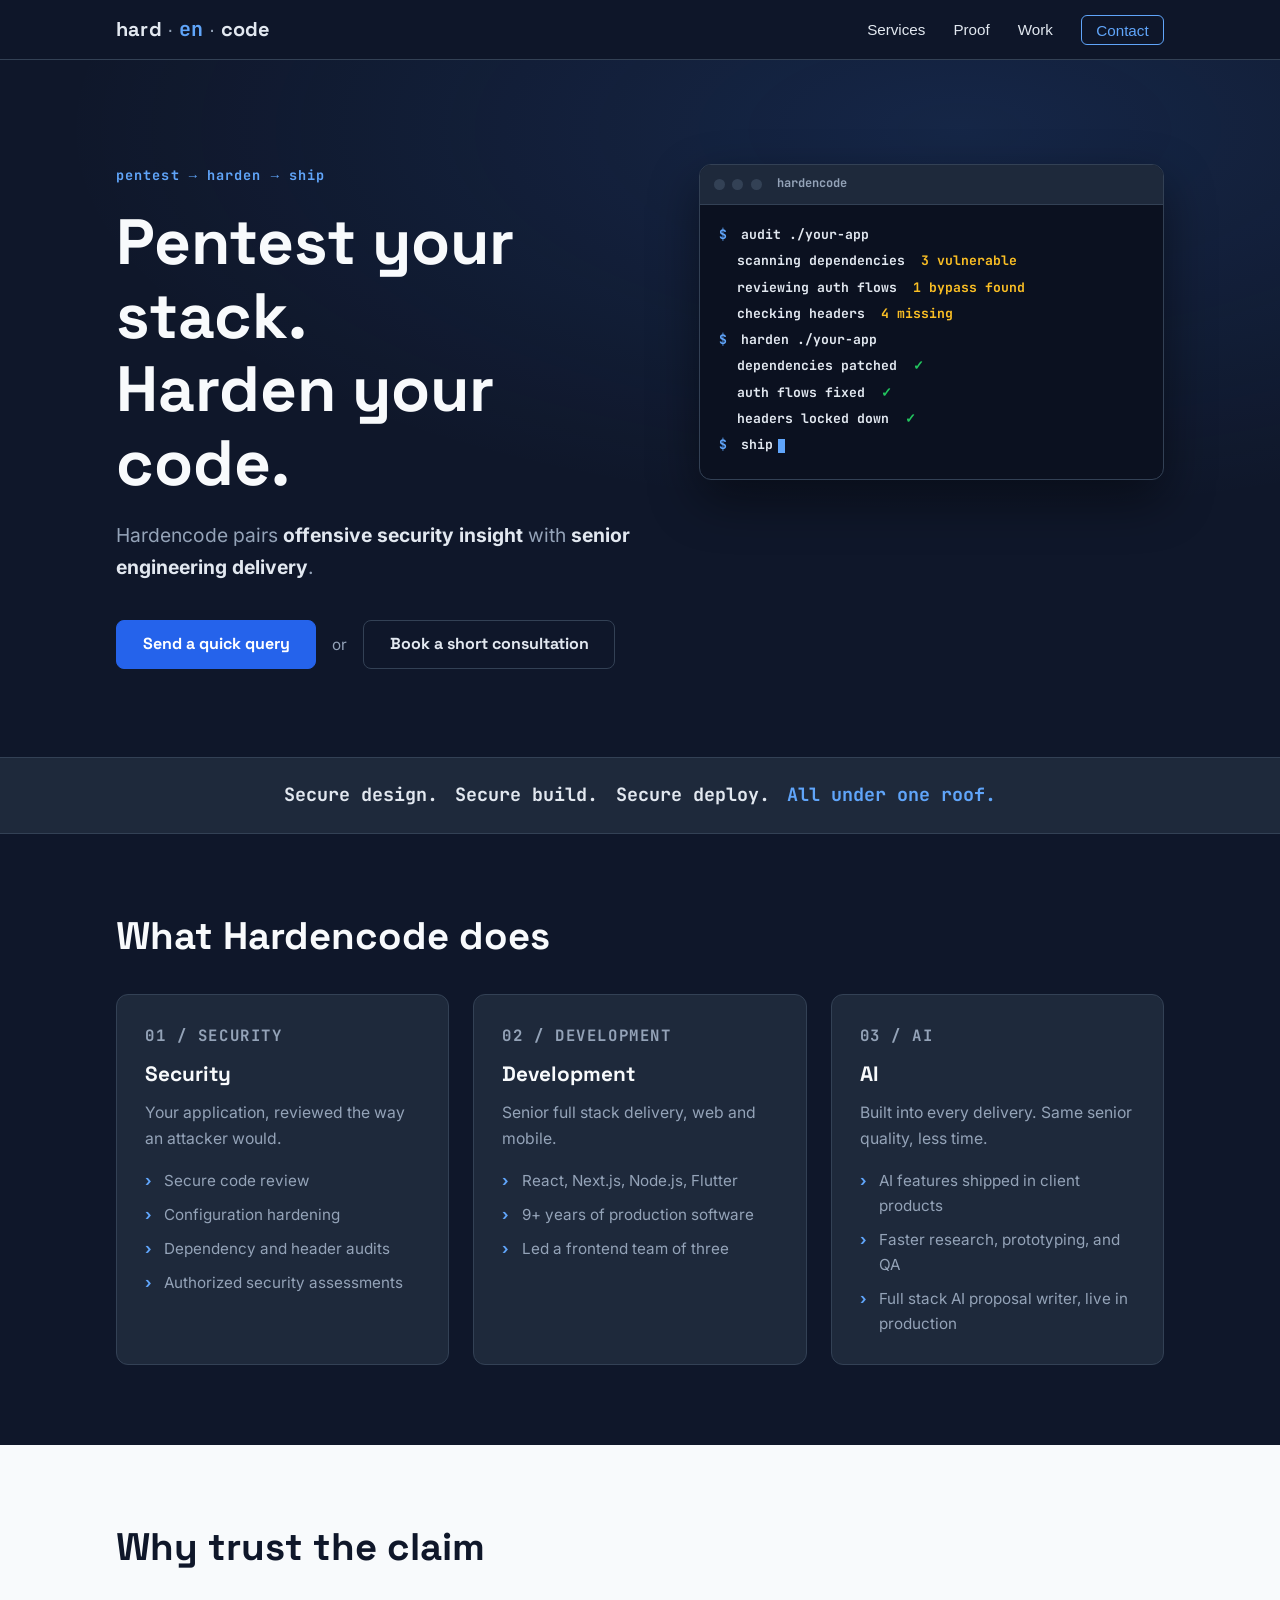
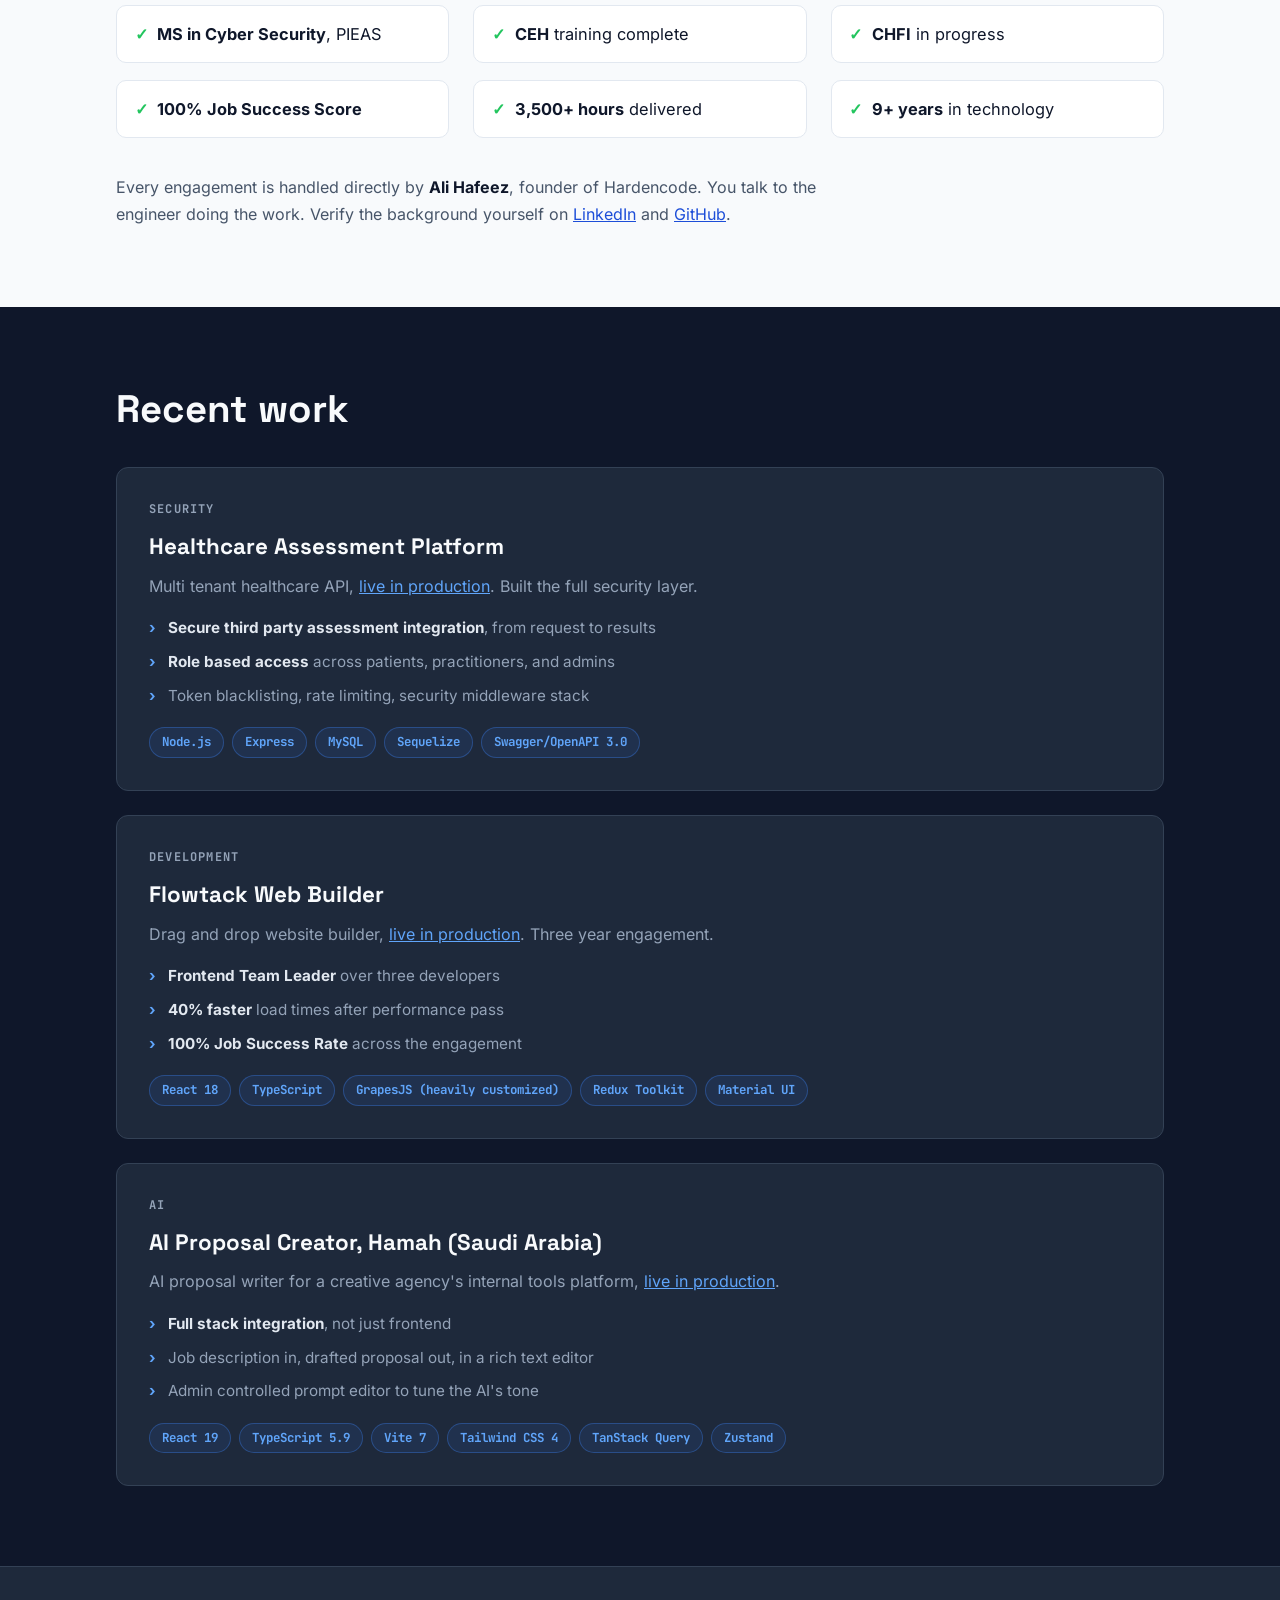
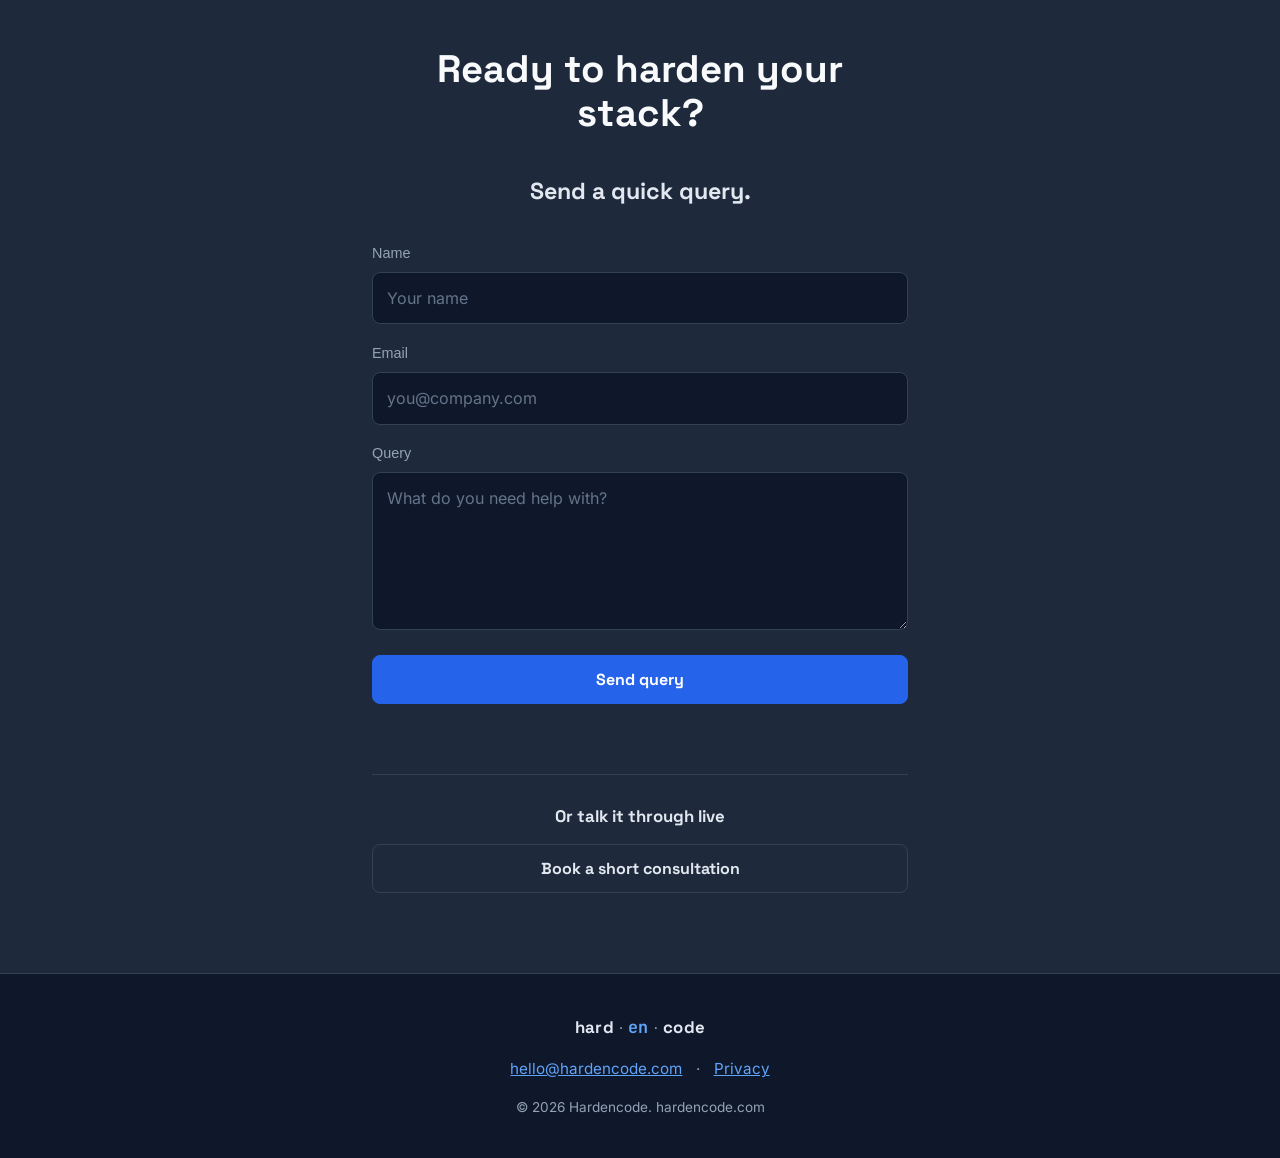
==== commit 2aab1ddf: "fix(ui): match hero button size, Hamah URL, taller modal Align primary/ghost button box model; point" ====
--- a/index.html
+++ b/index.html
@@ -216,7 +216,7 @@
         <article class="case">
           <p class="card-tag">ai</p>
           <h3>AI Proposal Creator, Hamah (Saudi Arabia)</h3>
-          <p>AI proposal writer for a creative agency's internal tools platform, <a href="https://hamah-tools.hi-lab.ai" rel="noopener">live in production</a>.</p>
+          <p>AI proposal writer for a creative agency's internal tools platform, <a href="https://creative.hi-lab.ai" rel="noopener">live in production</a>.</p>
           <ul class="card-points">
             <li><strong>Full stack integration</strong>, not just frontend</li>
             <li>Job description in, drafted proposal out, in a rich text editor</li>
--- a/styles.min.css
+++ b/styles.min.css
@@ -1 +1 @@
-@font-face{font-family:Space Grotesk;font-style:normal;font-weight:400;font-display:swap;src:url(/fonts/space-grotesk-v22-latin-regular.woff2) format("woff2")}@font-face{font-family:Space Grotesk;font-style:normal;font-weight:700;font-display:swap;src:url(/fonts/space-grotesk-v22-latin-700.woff2) format("woff2")}@font-face{font-family:Inter;font-style:normal;font-weight:400;font-display:swap;src:url(/fonts/inter-v20-latin-regular.woff2) format("woff2")}@font-face{font-family:Inter;font-style:normal;font-weight:500;font-display:swap;src:url(/fonts/inter-v20-latin-500.woff2) format("woff2")}@font-face{font-family:Inter;font-style:normal;font-weight:700;font-display:swap;src:url(/fonts/inter-v20-latin-700.woff2) format("woff2")}@font-face{font-family:JetBrains Mono;font-style:normal;font-weight:700;font-display:optional;src:url(/fonts/jetbrains-mono-v24-latin-700.woff2) format("woff2")}:root{--navy: #0f172a;--slate: #1e293b;--offwhite: #f8fafc;--light: #e2e8f0;--muted: #94a3b8;--blue: #3b82f6;--blue-bright: #60a5fa;--blue-deep: #2563eb;--blue-ink: #1d4ed8;--green: #22c55e;--border: #334155;--font-heading: "Space Grotesk", "Segoe UI", Arial, sans-serif;--font-body: "Inter", "Segoe UI", Arial, sans-serif;--font-mono: "JetBrains Mono", Consolas, monospace}*{margin:0;padding:0;box-sizing:border-box}html{scroll-behavior:smooth;scroll-padding-top:4.5rem}body{font-family:var(--font-body);background:var(--navy);color:var(--light);line-height:1.65;-webkit-font-smoothing:antialiased}h1,h2,h3{font-family:var(--font-heading);font-weight:700;line-height:1.15}a{color:var(--blue-bright)}a:hover{color:#93c5fd}strong{color:inherit}.container{max-width:68rem;margin:0 auto;padding:0 1.25rem}.container-narrow{max-width:36rem}.logo{font-size:1.25rem;text-decoration:none;white-space:nowrap;letter-spacing:.01em}.logo-hard,.logo-code{font-family:var(--font-heading);font-weight:700;color:var(--light)}.logo-en{font-family:var(--font-mono);font-weight:700;color:var(--blue-bright)}.logo-dot{font-family:var(--font-heading);font-weight:400;color:var(--muted)}.logo-small{font-size:1.05rem}.nav{position:sticky;top:0;z-index:50;background:#0f172aeb;backdrop-filter:blur(8px);border-bottom:1px solid var(--border)}.nav-inner{max-width:68rem;margin:0 auto;padding:.8rem 1.25rem;display:flex;align-items:center;justify-content:space-between;gap:1rem}.nav-links{display:flex;align-items:center;gap:1.75rem;list-style:none}.nav-links a{color:var(--light);text-decoration:none;font-size:.95rem;font-weight:500}.nav-links a:hover{color:var(--blue-bright)}.nav-links .nav-cta{color:var(--blue-bright);border:1px solid var(--blue-bright);border-radius:6px;padding:.35rem .9rem}.nav-links .nav-cta:hover{color:var(--navy);background:var(--blue-bright);border-color:var(--blue-bright)}.nav-toggle{display:none;flex-direction:column;gap:5px;background:none;border:0;padding:.4rem;cursor:pointer}.nav-toggle span{display:block;width:22px;height:2px;background:var(--light);transition:transform .2s,opacity .2s}.nav-toggle[aria-expanded=true] span:nth-child(1){transform:translateY(7px) rotate(45deg)}.nav-toggle[aria-expanded=true] span:nth-child(2){opacity:0}.nav-toggle[aria-expanded=true] span:nth-child(3){transform:translateY(-7px) rotate(-45deg)}.hero{padding:6.5rem 0 5.5rem;background:radial-gradient(ellipse 70% 55% at 75% 10%,rgba(59,130,246,.14),transparent),var(--navy)}.hero-grid{display:grid;grid-template-columns:1.15fr 1fr;gap:3rem;align-items:start}.hero-visual{min-height:17.5rem}.term{background:#0b1120;border:1px solid var(--border);border-radius:12px;overflow:hidden;box-shadow:0 20px 50px #00000073;font-family:var(--font-mono);font-size:.82rem;min-height:17.5rem}.term-bar{display:flex;align-items:center;gap:.45rem;background:var(--slate);border-bottom:1px solid var(--border);padding:.6rem .9rem}.term-bar span{width:11px;height:11px;border-radius:50%;background:var(--border)}.term-bar p{margin-left:.5rem;color:var(--muted);font-size:.75rem}.term-body{padding:1.1rem 1.2rem 1.3rem;line-height:2}.term-body p{color:var(--light);white-space:nowrap}.t-prompt{color:var(--blue-bright);font-weight:700;margin-right:.4rem}.t-line{color:var(--muted);padding-left:1.1rem}.t-warn{color:#fbbf24;margin-left:.5rem}.t-ok{color:var(--green);margin-left:.5rem;font-weight:700}.t-cursor{display:inline-block;width:.55em;height:1.1em;margin-left:.3rem;vertical-align:text-bottom;background:var(--blue-bright);animation:blink 1.1s steps(1) infinite}@keyframes blink{50%{opacity:0}}@media(prefers-reduced-motion:reduce){.t-cursor{animation:none}}.hero-kicker{font-family:var(--font-mono);font-weight:700;font-size:.85rem;color:var(--blue-bright);letter-spacing:.08em;margin-bottom:1.25rem}.hero h1{font-size:clamp(2.3rem,6vw,4rem);color:var(--offwhite);margin-bottom:1.25rem;min-height:2.5em}.hero-sub{font-size:1.2rem;color:var(--muted);max-width:38rem;margin-bottom:2.25rem}.hero-sub strong{color:var(--light)}.btn{display:inline-block;font-family:var(--font-heading);font-weight:700;font-size:1rem;text-decoration:none;border-radius:8px;padding:.85rem 1.6rem;transition:background .15s,color .15s,border-color .15s}.btn-primary{background:var(--blue-deep);color:#fff}.btn-primary:hover{background:var(--blue-bright);color:var(--navy)}.btn-ghost{border:1px solid var(--border);color:var(--light);background:transparent;cursor:pointer}.btn-ghost:hover{border-color:var(--blue-bright);color:var(--blue-bright)}.hero-actions{display:flex;flex-wrap:wrap;align-items:center;gap:.75rem 1rem}.hero-or{color:var(--muted);font-size:.95rem}.btn-block{width:100%;text-align:center;border:0;cursor:pointer}.btn:disabled{opacity:.65;cursor:wait}.text-link{background:none;border:0;padding:0;color:var(--blue-bright);font:inherit;cursor:pointer;text-decoration:underline;text-underline-offset:.15em}.text-link:hover{color:#93c5fd}.banner{background:var(--slate);border-top:1px solid var(--border);border-bottom:1px solid var(--border);padding:1.4rem 0}.banner p{font-family:var(--font-mono);font-weight:700;font-size:clamp(.9rem,2.4vw,1.15rem);text-align:center;color:var(--light);display:flex;flex-wrap:wrap;justify-content:center;gap:.4rem 1.1rem}.banner .banner-tail{color:var(--blue-bright)}section h2{font-size:clamp(1.7rem,4vw,2.4rem);color:var(--offwhite);margin-bottom:2.25rem}.services{padding:5rem 0}.cards{display:grid;grid-template-columns:repeat(auto-fit,minmax(17rem,1fr));gap:1.5rem}.card{background:var(--slate);border:1px solid var(--border);border-radius:12px;padding:1.75rem}.card-tag{font-family:var(--font-mono);font-weight:700;font-size:.75rem;letter-spacing:.1em;text-transform:uppercase;color:var(--blue-bright);margin-bottom:.9rem}.card h3{font-size:1.3rem;color:var(--offwhite);margin-bottom:.8rem}.card p{color:var(--muted);font-size:.98rem}.card p strong{color:var(--light)}.card-points{list-style:none;margin-top:1rem;display:grid;gap:.55rem}.card-points li{color:var(--muted);font-size:.95rem;padding-left:1.2rem;position:relative}.card-points li:before{content:"\203a";position:absolute;left:0;color:var(--blue-bright);font-weight:700}.card-points li strong{color:var(--light)}.proof{background:var(--offwhite);color:var(--navy);padding:5rem 0}.proof h2{color:var(--navy)}.proof a{color:var(--blue-ink)}.proof a:hover{color:#1e40af}.proof-grid{list-style:none;display:grid;grid-template-columns:repeat(3,1fr);gap:1.1rem 1.5rem;font-size:1.02rem}.proof-grid li{display:flex;align-items:flex-start;gap:.6rem;background:#fff;border:1px solid #e2e8f0;border-radius:10px;padding:.9rem 1.1rem;color:var(--navy)}.proof-grid li strong{color:var(--navy)}.founder-note{margin-top:2.25rem;color:#475569;font-size:1rem;max-width:46rem}.founder-note strong{color:var(--navy)}.check{color:var(--green);font-weight:700;flex-shrink:0}.work{padding:5rem 0;background:var(--navy)}.case-list{display:grid;gap:1.5rem}.case{background:var(--slate);border:1px solid var(--border);border-radius:12px;padding:2rem}.case h3{font-size:1.4rem;color:var(--offwhite);margin-bottom:.8rem}.case p{color:var(--muted);max-width:52rem}.case p strong{color:var(--light)}.tech{list-style:none;display:flex;flex-wrap:wrap;gap:.5rem;margin-top:1.2rem}.tech li{font-family:var(--font-mono);font-weight:700;font-size:.78rem;color:var(--blue-bright);background:#3b82f61a;border:1px solid rgba(59,130,246,.35);border-radius:999px;padding:.25rem .75rem}.contact{background:var(--slate);border-top:1px solid var(--border);padding:5rem 0;text-align:center}.contact-lead{color:var(--light);font-family:var(--font-heading);font-size:clamp(1.15rem,3vw,1.45rem);font-weight:700;margin:0 auto 2rem;max-width:36rem}.query-form{position:relative;text-align:left;margin:0 auto}.field{margin-bottom:1.1rem}.field label{display:block;font-size:.9rem;font-weight:500;color:var(--muted);margin-bottom:.4rem}.field input,.field textarea{width:100%;font:inherit;color:var(--offwhite);background:var(--navy);border:1px solid var(--border);border-radius:8px;padding:.75rem .9rem;outline:none;transition:border-color .15s}.field input::placeholder,.field textarea::placeholder{color:#64748b}.field input:focus,.field textarea:focus{border-color:var(--blue-bright)}.field textarea{resize:vertical;min-height:8rem}.hp{position:absolute;left:-10000px;width:1px;height:1px;overflow:hidden}.form-status{min-height:1.4em;margin-top:1rem;font-size:.95rem;color:var(--muted);text-align:center}.form-status-ok{color:var(--green)}.form-status-error{color:#f87171}.contact-secondary{margin-top:2rem;padding-top:1.75rem;border-top:1px solid var(--border)}.contact-or{font-family:var(--font-heading);font-weight:700;font-size:1.05rem;color:var(--light);margin-bottom:.85rem}.contact-secondary .btn-ghost{width:100%}.booking-modal{position:fixed;inset:0;margin:auto;border:1px solid var(--border);padding:0;width:min(26rem,calc(100vw - 1.5rem));height:min(34rem,calc(100dvh - 2rem));max-width:calc(100vw - 1.5rem);max-height:calc(100dvh - 2rem);background:var(--slate);color:inherit;border-radius:12px;overflow:hidden}.booking-modal::backdrop{background:#0f172ac7}.booking-close{position:absolute;top:.45rem;right:.45rem;z-index:2;width:2rem;height:2rem;display:grid;place-items:center;font:inherit;font-size:1.35rem;line-height:1;color:var(--muted);background:#0f172ad9;border:1px solid var(--border);border-radius:6px;cursor:pointer}.booking-close:hover{color:var(--offwhite);border-color:var(--blue-bright)}.booking{margin:0;width:100%;height:100%;background:var(--navy)}.booking iframe{display:block;width:100%;height:100%;border:0;background:var(--navy)}.footer{background:var(--navy);border-top:1px solid var(--border);padding:2.5rem 0}.footer-inner{display:flex;flex-direction:column;align-items:center;gap:.9rem;text-align:center}.footer-links{font-size:.95rem}.footer-sep{color:var(--muted);margin:0 .6rem}.footer-copy{color:var(--muted);font-size:.85rem}.page{padding:5rem 0;min-height:55vh}.page h1{font-size:clamp(2rem,5vw,3rem);color:var(--offwhite);margin-bottom:1.5rem}.page p{margin-bottom:1.25rem;color:var(--light)}.page p strong{color:var(--offwhite)}.page .btn{margin-top:.5rem}.page-404{text-align:center}@media(max-width:980px){.hero-grid{grid-template-columns:1fr;gap:2.5rem}.hero-visual{max-width:30rem}.proof-grid{grid-template-columns:repeat(2,1fr)}}@media(max-width:720px){.nav-toggle{display:flex}.nav-links{display:none;position:absolute;top:100%;left:0;right:0;flex-direction:column;align-items:stretch;gap:0;background:var(--slate);border-bottom:1px solid var(--border);padding:.5rem 0}.nav-links.open{display:flex}.nav-links li a{display:block;padding:.85rem 1.5rem}.nav-links .nav-cta{border:0;border-radius:0;padding:.85rem 1.5rem}.nav-links-static{display:none}.hero{padding:4.5rem 0 4rem}.proof-grid{grid-template-columns:1fr}.case{padding:1.5rem}.hero-actions{flex-direction:column;align-items:flex-start}.booking-modal{width:calc(100vw - 1rem);height:min(34rem,calc(100dvh - 1rem))}}
+@font-face{font-family:Space Grotesk;font-style:normal;font-weight:400;font-display:swap;src:url(/fonts/space-grotesk-v22-latin-regular.woff2) format("woff2")}@font-face{font-family:Space Grotesk;font-style:normal;font-weight:700;font-display:swap;src:url(/fonts/space-grotesk-v22-latin-700.woff2) format("woff2")}@font-face{font-family:Inter;font-style:normal;font-weight:400;font-display:swap;src:url(/fonts/inter-v20-latin-regular.woff2) format("woff2")}@font-face{font-family:Inter;font-style:normal;font-weight:500;font-display:swap;src:url(/fonts/inter-v20-latin-500.woff2) format("woff2")}@font-face{font-family:Inter;font-style:normal;font-weight:700;font-display:swap;src:url(/fonts/inter-v20-latin-700.woff2) format("woff2")}@font-face{font-family:JetBrains Mono;font-style:normal;font-weight:700;font-display:optional;src:url(/fonts/jetbrains-mono-v24-latin-700.woff2) format("woff2")}:root{--navy: #0f172a;--slate: #1e293b;--offwhite: #f8fafc;--light: #e2e8f0;--muted: #94a3b8;--blue: #3b82f6;--blue-bright: #60a5fa;--blue-deep: #2563eb;--blue-ink: #1d4ed8;--green: #22c55e;--border: #334155;--font-heading: "Space Grotesk", "Segoe UI", Arial, sans-serif;--font-body: "Inter", "Segoe UI", Arial, sans-serif;--font-mono: "JetBrains Mono", Consolas, monospace}*{margin:0;padding:0;box-sizing:border-box}html{scroll-behavior:smooth;scroll-padding-top:4.5rem}body{font-family:var(--font-body);background:var(--navy);color:var(--light);line-height:1.65;-webkit-font-smoothing:antialiased}h1,h2,h3{font-family:var(--font-heading);font-weight:700;line-height:1.15}a{color:var(--blue-bright)}a:hover{color:#93c5fd}strong{color:inherit}.container{max-width:68rem;margin:0 auto;padding:0 1.25rem}.container-narrow{max-width:36rem}.logo{font-size:1.25rem;text-decoration:none;white-space:nowrap;letter-spacing:.01em}.logo-hard,.logo-code{font-family:var(--font-heading);font-weight:700;color:var(--light)}.logo-en{font-family:var(--font-mono);font-weight:700;color:var(--blue-bright)}.logo-dot{font-family:var(--font-heading);font-weight:400;color:var(--muted)}.logo-small{font-size:1.05rem}.nav{position:sticky;top:0;z-index:50;background:#0f172aeb;backdrop-filter:blur(8px);border-bottom:1px solid var(--border)}.nav-inner{max-width:68rem;margin:0 auto;padding:.8rem 1.25rem;display:flex;align-items:center;justify-content:space-between;gap:1rem}.nav-links{display:flex;align-items:center;gap:1.75rem;list-style:none}.nav-links a{color:var(--light);text-decoration:none;font-size:.95rem;font-weight:500}.nav-links a:hover{color:var(--blue-bright)}.nav-links .nav-cta{color:var(--blue-bright);border:1px solid var(--blue-bright);border-radius:6px;padding:.35rem .9rem}.nav-links .nav-cta:hover{color:var(--navy);background:var(--blue-bright);border-color:var(--blue-bright)}.nav-toggle{display:none;flex-direction:column;gap:5px;background:none;border:0;padding:.4rem;cursor:pointer}.nav-toggle span{display:block;width:22px;height:2px;background:var(--light);transition:transform .2s,opacity .2s}.nav-toggle[aria-expanded=true] span:nth-child(1){transform:translateY(7px) rotate(45deg)}.nav-toggle[aria-expanded=true] span:nth-child(2){opacity:0}.nav-toggle[aria-expanded=true] span:nth-child(3){transform:translateY(-7px) rotate(-45deg)}.hero{padding:6.5rem 0 5.5rem;background:radial-gradient(ellipse 70% 55% at 75% 10%,rgba(59,130,246,.14),transparent),var(--navy)}.hero-grid{display:grid;grid-template-columns:1.15fr 1fr;gap:3rem;align-items:start}.hero-visual{min-height:17.5rem}.term{background:#0b1120;border:1px solid var(--border);border-radius:12px;overflow:hidden;box-shadow:0 20px 50px #00000073;font-family:var(--font-mono);font-size:.82rem;min-height:17.5rem}.term-bar{display:flex;align-items:center;gap:.45rem;background:var(--slate);border-bottom:1px solid var(--border);padding:.6rem .9rem}.term-bar span{width:11px;height:11px;border-radius:50%;background:var(--border)}.term-bar p{margin-left:.5rem;color:var(--muted);font-size:.75rem}.term-body{padding:1.1rem 1.2rem 1.3rem;line-height:2}.term-body p{color:var(--light);white-space:nowrap}.t-prompt{color:var(--blue-bright);font-weight:700;margin-right:.4rem}.t-line{color:var(--muted);padding-left:1.1rem}.t-warn{color:#fbbf24;margin-left:.5rem}.t-ok{color:var(--green);margin-left:.5rem;font-weight:700}.t-cursor{display:inline-block;width:.55em;height:1.1em;margin-left:.3rem;vertical-align:text-bottom;background:var(--blue-bright);animation:blink 1.1s steps(1) infinite}@keyframes blink{50%{opacity:0}}@media(prefers-reduced-motion:reduce){.t-cursor{animation:none}}.hero-kicker{font-family:var(--font-mono);font-weight:700;font-size:.85rem;color:var(--blue-bright);letter-spacing:.08em;margin-bottom:1.25rem}.hero h1{font-size:clamp(2.3rem,6vw,4rem);color:var(--offwhite);margin-bottom:1.25rem;min-height:2.5em}.hero-sub{font-size:1.2rem;color:var(--muted);max-width:38rem;margin-bottom:2.25rem}.hero-sub strong{color:var(--light)}.btn{display:inline-flex;align-items:center;justify-content:center;font-family:var(--font-heading);font-weight:700;font-size:1rem;line-height:1.25;text-decoration:none;border-radius:8px;border:1px solid transparent;padding:.85rem 1.6rem;transition:background .15s,color .15s,border-color .15s}.btn-primary{background:var(--blue-deep);border-color:var(--blue-deep);color:#fff}.btn-primary:hover{background:var(--blue-bright);border-color:var(--blue-bright);color:var(--navy)}.btn-ghost{border-color:var(--border);color:var(--light);background:transparent;cursor:pointer}.btn-ghost:hover{border-color:var(--blue-bright);color:var(--blue-bright)}.hero-actions{display:flex;flex-wrap:wrap;align-items:center;gap:.75rem 1rem}.hero-or{color:var(--muted);font-size:.95rem}.btn-block{width:100%;cursor:pointer}.btn:disabled{opacity:.65;cursor:wait}.text-link{background:none;border:0;padding:0;color:var(--blue-bright);font:inherit;cursor:pointer;text-decoration:underline;text-underline-offset:.15em}.text-link:hover{color:#93c5fd}.banner{background:var(--slate);border-top:1px solid var(--border);border-bottom:1px solid var(--border);padding:1.4rem 0}.banner p{font-family:var(--font-mono);font-weight:700;font-size:clamp(.9rem,2.4vw,1.15rem);text-align:center;color:var(--light);display:flex;flex-wrap:wrap;justify-content:center;gap:.4rem 1.1rem}.banner .banner-tail{color:var(--blue-bright)}section h2{font-size:clamp(1.7rem,4vw,2.4rem);color:var(--offwhite);margin-bottom:2.25rem}.services{padding:5rem 0}.cards{display:grid;grid-template-columns:repeat(auto-fit,minmax(17rem,1fr));gap:1.5rem}.card{background:var(--slate);border:1px solid var(--border);border-radius:12px;padding:1.75rem}.card-tag{font-family:var(--font-mono);font-weight:700;font-size:.75rem;letter-spacing:.1em;text-transform:uppercase;color:var(--blue-bright);margin-bottom:.9rem}.card h3{font-size:1.3rem;color:var(--offwhite);margin-bottom:.8rem}.card p{color:var(--muted);font-size:.98rem}.card p strong{color:var(--light)}.card-points{list-style:none;margin-top:1rem;display:grid;gap:.55rem}.card-points li{color:var(--muted);font-size:.95rem;padding-left:1.2rem;position:relative}.card-points li:before{content:"\203a";position:absolute;left:0;color:var(--blue-bright);font-weight:700}.card-points li strong{color:var(--light)}.proof{background:var(--offwhite);color:var(--navy);padding:5rem 0}.proof h2{color:var(--navy)}.proof a{color:var(--blue-ink)}.proof a:hover{color:#1e40af}.proof-grid{list-style:none;display:grid;grid-template-columns:repeat(3,1fr);gap:1.1rem 1.5rem;font-size:1.02rem}.proof-grid li{display:flex;align-items:flex-start;gap:.6rem;background:#fff;border:1px solid #e2e8f0;border-radius:10px;padding:.9rem 1.1rem;color:var(--navy)}.proof-grid li strong{color:var(--navy)}.founder-note{margin-top:2.25rem;color:#475569;font-size:1rem;max-width:46rem}.founder-note strong{color:var(--navy)}.check{color:var(--green);font-weight:700;flex-shrink:0}.work{padding:5rem 0;background:var(--navy)}.case-list{display:grid;gap:1.5rem}.case{background:var(--slate);border:1px solid var(--border);border-radius:12px;padding:2rem}.case h3{font-size:1.4rem;color:var(--offwhite);margin-bottom:.8rem}.case p{color:var(--muted);max-width:52rem}.case p strong{color:var(--light)}.tech{list-style:none;display:flex;flex-wrap:wrap;gap:.5rem;margin-top:1.2rem}.tech li{font-family:var(--font-mono);font-weight:700;font-size:.78rem;color:var(--blue-bright);background:#3b82f61a;border:1px solid rgba(59,130,246,.35);border-radius:999px;padding:.25rem .75rem}.contact{background:var(--slate);border-top:1px solid var(--border);padding:5rem 0;text-align:center}.contact-lead{color:var(--light);font-family:var(--font-heading);font-size:clamp(1.15rem,3vw,1.45rem);font-weight:700;margin:0 auto 2rem;max-width:36rem}.query-form{position:relative;text-align:left;margin:0 auto}.field{margin-bottom:1.1rem}.field label{display:block;font-size:.9rem;font-weight:500;color:var(--muted);margin-bottom:.4rem}.field input,.field textarea{width:100%;font:inherit;color:var(--offwhite);background:var(--navy);border:1px solid var(--border);border-radius:8px;padding:.75rem .9rem;outline:none;transition:border-color .15s}.field input::placeholder,.field textarea::placeholder{color:#64748b}.field input:focus,.field textarea:focus{border-color:var(--blue-bright)}.field textarea{resize:vertical;min-height:8rem}.hp{position:absolute;left:-10000px;width:1px;height:1px;overflow:hidden}.form-status{min-height:1.4em;margin-top:1rem;font-size:.95rem;color:var(--muted);text-align:center}.form-status-ok{color:var(--green)}.form-status-error{color:#f87171}.contact-secondary{margin-top:2rem;padding-top:1.75rem;border-top:1px solid var(--border)}.contact-or{font-family:var(--font-heading);font-weight:700;font-size:1.05rem;color:var(--light);margin-bottom:.85rem}.contact-secondary .btn-ghost{width:100%}.booking-modal{position:fixed;inset:0;margin:auto;border:1px solid var(--border);padding:0;width:min(26rem,calc(100vw - 1.5rem));height:min(calc(34rem + 100px),calc(100dvh - 2rem));max-width:calc(100vw - 1.5rem);max-height:calc(100dvh - 2rem);background:var(--slate);color:inherit;border-radius:12px;overflow:hidden}.booking-modal::backdrop{background:#0f172ac7}.booking-close{position:absolute;top:.45rem;right:.45rem;z-index:2;width:2rem;height:2rem;display:grid;place-items:center;font:inherit;font-size:1.35rem;line-height:1;color:var(--muted);background:#0f172ad9;border:1px solid var(--border);border-radius:6px;cursor:pointer}.booking-close:hover{color:var(--offwhite);border-color:var(--blue-bright)}.booking{margin:0;width:100%;height:100%;background:var(--navy)}.booking iframe{display:block;width:100%;height:100%;border:0;background:var(--navy)}.footer{background:var(--navy);border-top:1px solid var(--border);padding:2.5rem 0}.footer-inner{display:flex;flex-direction:column;align-items:center;gap:.9rem;text-align:center}.footer-links{font-size:.95rem}.footer-sep{color:var(--muted);margin:0 .6rem}.footer-copy{color:var(--muted);font-size:.85rem}.page{padding:5rem 0;min-height:55vh}.page h1{font-size:clamp(2rem,5vw,3rem);color:var(--offwhite);margin-bottom:1.5rem}.page p{margin-bottom:1.25rem;color:var(--light)}.page p strong{color:var(--offwhite)}.page .btn{margin-top:.5rem}.page-404{text-align:center}@media(max-width:980px){.hero-grid{grid-template-columns:1fr;gap:2.5rem}.hero-visual{max-width:30rem}.proof-grid{grid-template-columns:repeat(2,1fr)}}@media(max-width:720px){.nav-toggle{display:flex}.nav-links{display:none;position:absolute;top:100%;left:0;right:0;flex-direction:column;align-items:stretch;gap:0;background:var(--slate);border-bottom:1px solid var(--border);padding:.5rem 0}.nav-links.open{display:flex}.nav-links li a{display:block;padding:.85rem 1.5rem}.nav-links .nav-cta{border:0;border-radius:0;padding:.85rem 1.5rem}.nav-links-static{display:none}.hero{padding:4.5rem 0 4rem}.proof-grid{grid-template-columns:1fr}.case{padding:1.5rem}.hero-actions{flex-direction:column;align-items:flex-start}.booking-modal{width:calc(100vw - 1rem);height:min(calc(34rem + 100px),calc(100dvh - 1rem))}}
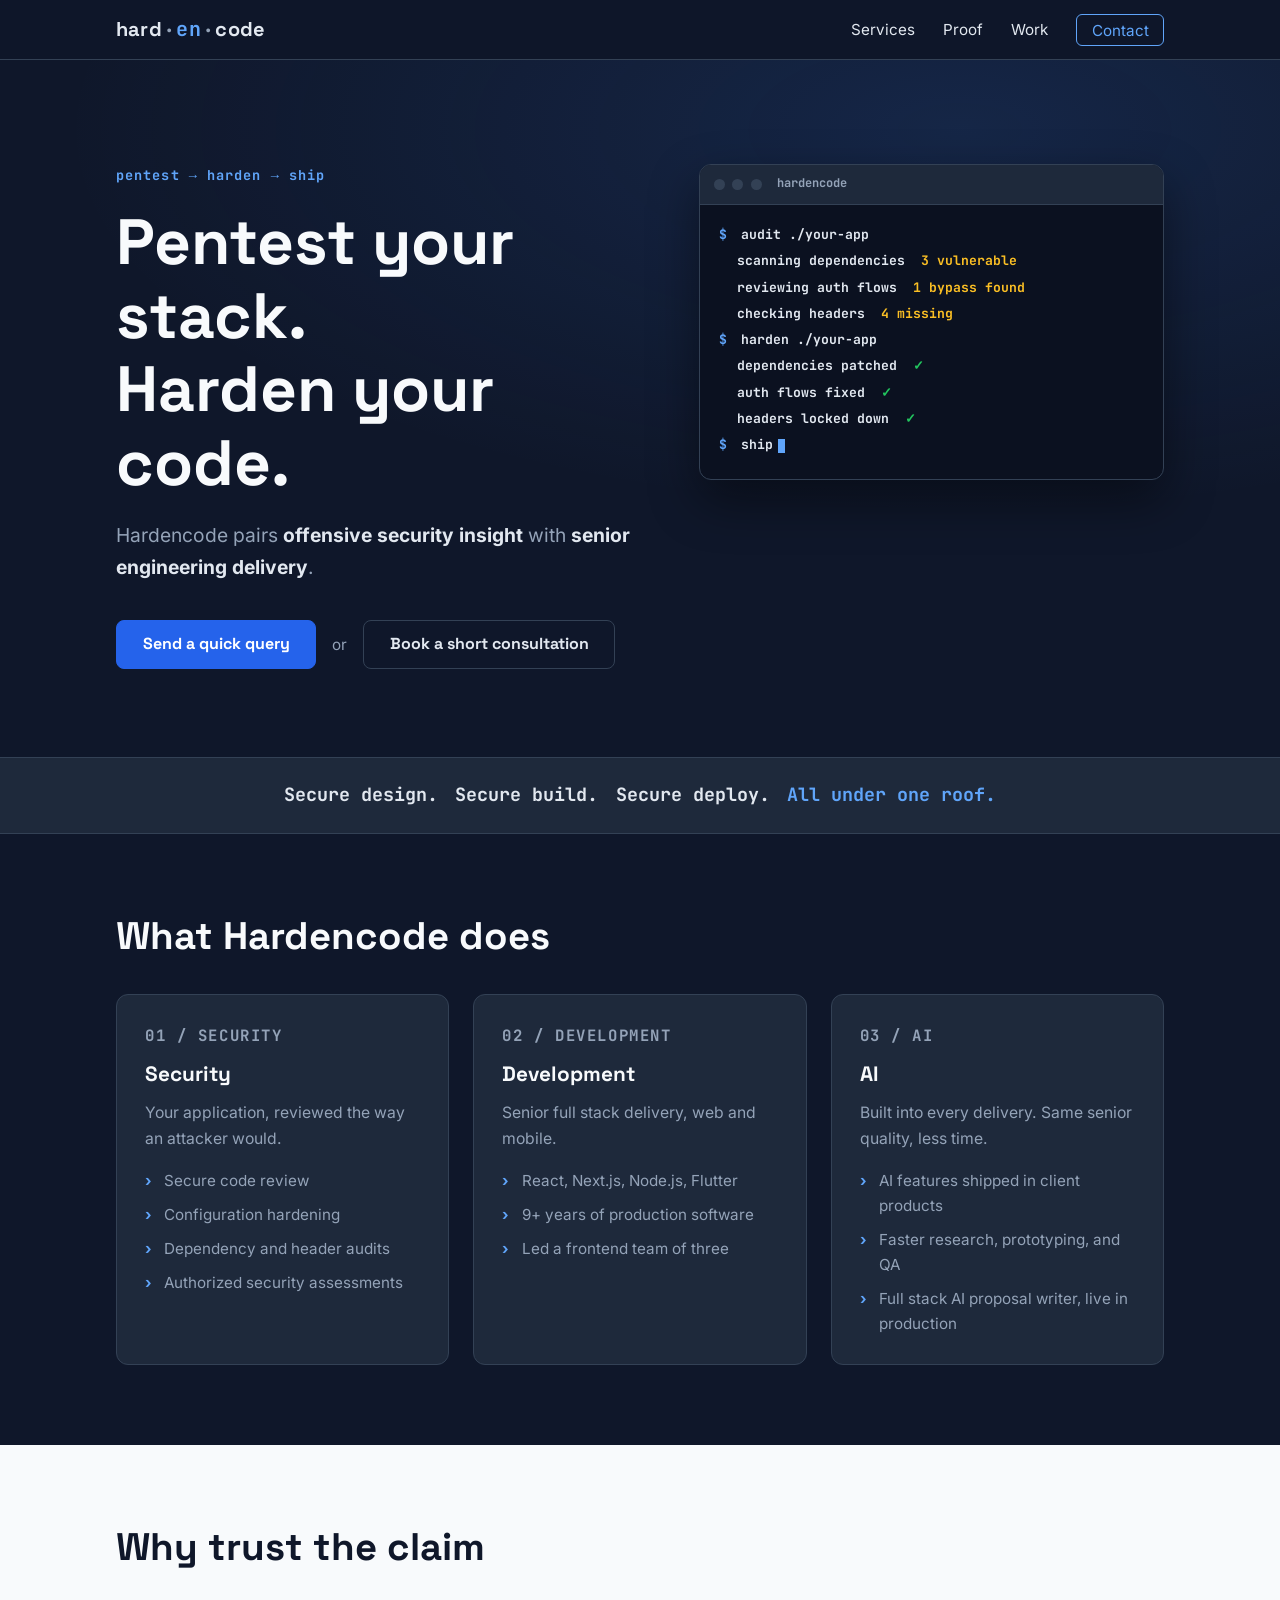
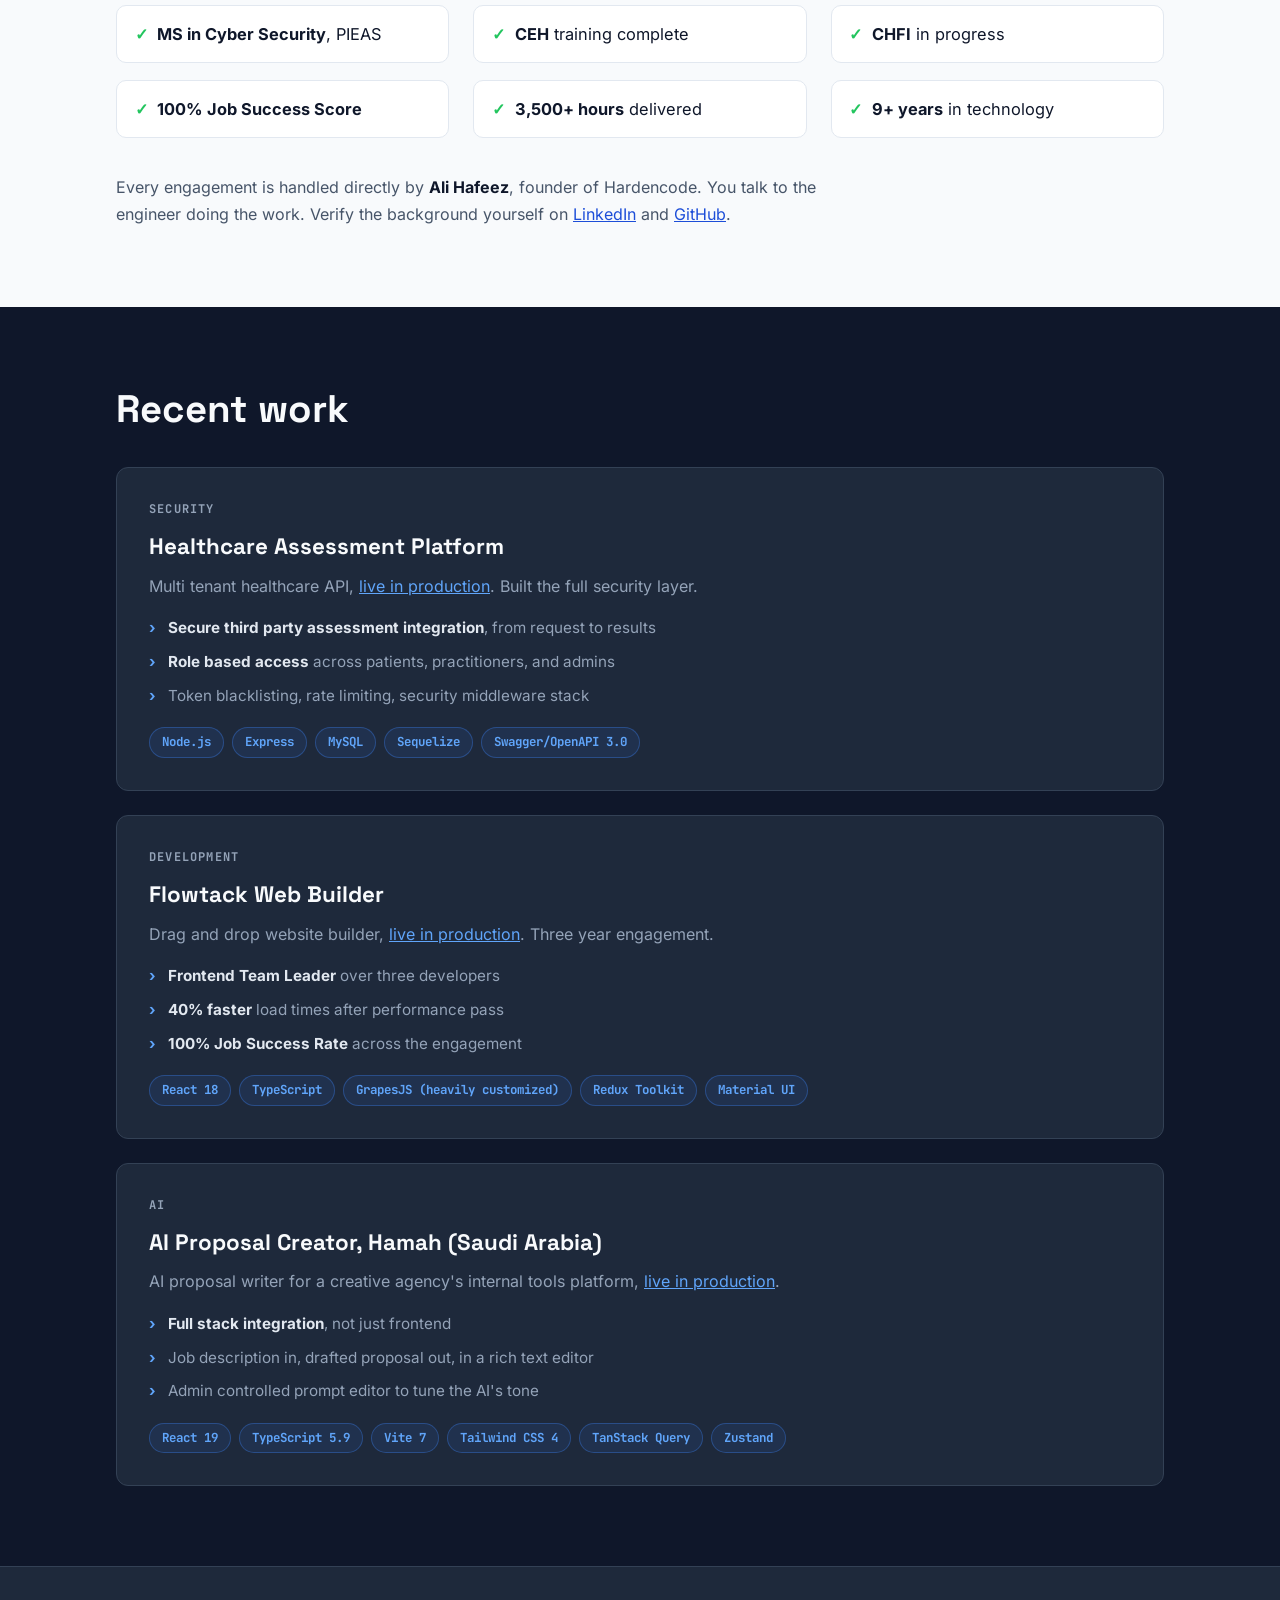
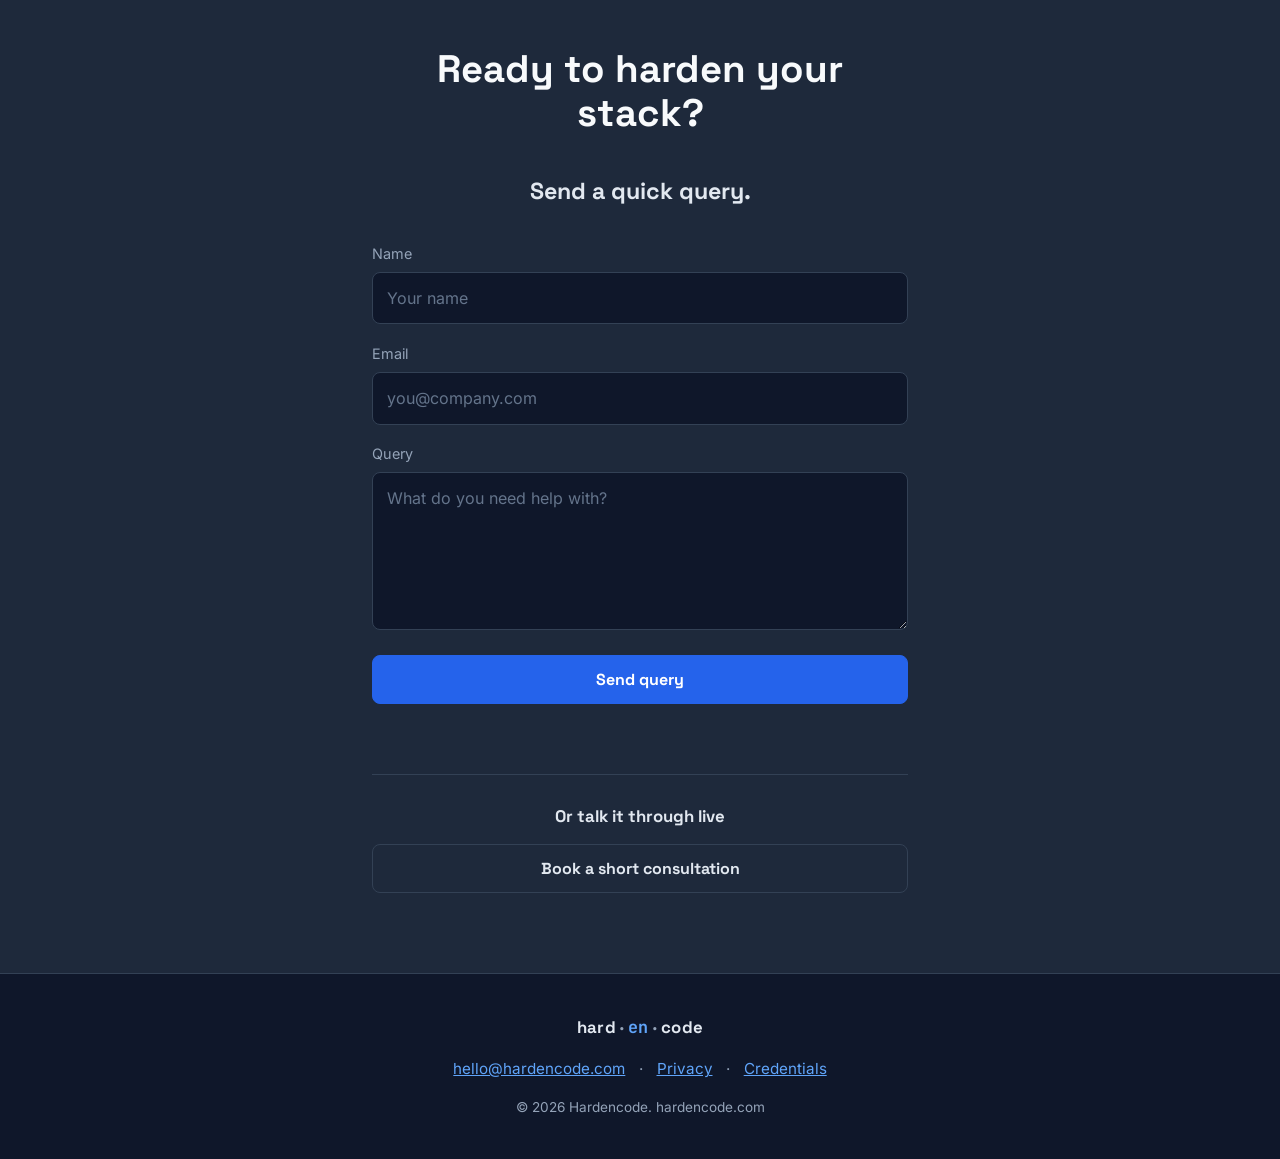
==== commit 601f2bc2: "feat: publish CPENT and Security+ certificate copies under /credentials/" ====
--- a/index.html
+++ b/index.html
@@ -22,8 +22,9 @@
 <meta name="theme-color" content="#0f172a">
 <link rel="preload" href="/fonts/space-grotesk-v22-latin-700.woff2" as="font" type="font/woff2" crossorigin>
 <link rel="preload" href="/fonts/inter-v20-latin-regular.woff2" as="font" type="font/woff2" crossorigin>
-<link rel="preload" href="/fonts/jetbrains-mono-v24-latin-700.woff2" as="font" type="font/woff2" crossorigin>
-<link rel="stylesheet" href="/styles.min.css">
+<!-- inject-css -->
+<style>@font-face{font-family:Space Grotesk;font-style:normal;font-weight:700;font-display:swap;src:url(/fonts/space-grotesk-v22-latin-700.woff2) format("woff2")}@font-face{font-family:Inter;font-style:normal;font-weight:400;font-display:swap;src:url(/fonts/inter-v20-latin-regular.woff2) format("woff2")}@font-face{font-family:Inter;font-style:normal;font-weight:700;font-display:optional;src:url(/fonts/inter-v20-latin-700.woff2) format("woff2")}@font-face{font-family:JetBrains Mono;font-style:normal;font-weight:700;font-display:optional;src:url(/fonts/jetbrains-mono-v24-latin-700.woff2) format("woff2")}:root{--navy: #0f172a;--slate: #1e293b;--offwhite: #f8fafc;--light: #e2e8f0;--muted: #94a3b8;--blue: #3b82f6;--blue-bright: #60a5fa;--blue-deep: #2563eb;--blue-ink: #1d4ed8;--green: #22c55e;--border: #334155;--font-heading: "Space Grotesk", "Segoe UI", Arial, sans-serif;--font-body: "Inter", "Segoe UI", Arial, sans-serif;--font-mono: "JetBrains Mono", Consolas, monospace}*{margin:0;padding:0;box-sizing:border-box}html{scroll-behavior:smooth;scroll-padding-top:4.5rem}body{font-family:var(--font-body);background:var(--navy);color:var(--light);line-height:1.65;-webkit-font-smoothing:antialiased}h1,h2,h3{font-family:var(--font-heading);font-weight:700;line-height:1.15}a{color:var(--blue-bright)}a:hover{color:#93c5fd}strong{color:inherit}.container{max-width:68rem;margin:0 auto;padding:0 1.25rem}.container-narrow{max-width:36rem}.logo{font-size:1.25rem;text-decoration:none;white-space:nowrap;letter-spacing:.01em}.logo-hard,.logo-code{font-family:var(--font-heading);font-weight:700;color:var(--light)}.logo-en{font-family:var(--font-mono);font-weight:700;color:var(--blue-bright)}.logo-dot{font-family:var(--font-heading);font-weight:700;color:var(--muted)}.logo-small{font-size:1.05rem}.nav{position:sticky;top:0;z-index:50;background:#0f172aeb;backdrop-filter:blur(8px);border-bottom:1px solid var(--border)}.nav-inner{max-width:68rem;margin:0 auto;padding:.8rem 1.25rem;display:flex;align-items:center;justify-content:space-between;gap:1rem}.nav-links{display:flex;align-items:center;gap:1.75rem;list-style:none}.nav-links a{color:var(--light);text-decoration:none;font-size:.95rem;font-weight:400}.nav-links a:hover{color:var(--blue-bright)}.nav-links .nav-cta{color:var(--blue-bright);border:1px solid var(--blue-bright);border-radius:6px;padding:.35rem .9rem}.nav-links .nav-cta:hover{color:var(--navy);background:var(--blue-bright);border-color:var(--blue-bright)}.nav-toggle{display:none;flex-direction:column;gap:5px;background:none;border:0;padding:.4rem;cursor:pointer}.nav-toggle span{display:block;width:22px;height:2px;background:var(--light);transition:transform .2s,opacity .2s}.nav-toggle[aria-expanded=true] span:nth-child(1){transform:translateY(7px) rotate(45deg)}.nav-toggle[aria-expanded=true] span:nth-child(2){opacity:0}.nav-toggle[aria-expanded=true] span:nth-child(3){transform:translateY(-7px) rotate(-45deg)}.hero{padding:6.5rem 0 5.5rem;background:radial-gradient(ellipse 70% 55% at 75% 10%,rgba(59,130,246,.14),transparent),var(--navy)}.hero-grid{display:grid;grid-template-columns:1.15fr 1fr;gap:3rem;align-items:start}.hero-visual{min-height:17.5rem}.term{background:#0b1120;border:1px solid var(--border);border-radius:12px;overflow:hidden;box-shadow:0 20px 50px #00000073;font-family:var(--font-mono);font-size:.82rem;min-height:17.5rem}.term-bar{display:flex;align-items:center;gap:.45rem;background:var(--slate);border-bottom:1px solid var(--border);padding:.6rem .9rem}.term-bar span{width:11px;height:11px;border-radius:50%;background:var(--border)}.term-bar p{margin-left:.5rem;color:var(--muted);font-size:.75rem}.term-body{padding:1.1rem 1.2rem 1.3rem;line-height:2}.term-body p{color:var(--light);white-space:nowrap}.t-prompt{color:var(--blue-bright);font-weight:700;margin-right:.4rem}.t-line{color:var(--muted);padding-left:1.1rem}.t-warn{color:#fbbf24;margin-left:.5rem}.t-ok{color:var(--green);margin-left:.5rem;font-weight:700}.t-cursor{display:inline-block;width:.55em;height:1.1em;margin-left:.3rem;vertical-align:text-bottom;background:var(--blue-bright);animation:blink 1.1s steps(1) infinite}@keyframes blink{50%{opacity:0}}@media(prefers-reduced-motion:reduce){.t-cursor{animation:none}}.hero-kicker{font-family:var(--font-mono);font-weight:700;font-size:.85rem;color:var(--blue-bright);letter-spacing:.08em;margin-bottom:1.25rem}.hero h1{font-size:clamp(2.3rem,6vw,4rem);color:var(--offwhite);margin-bottom:1.25rem;min-height:2.5em}.hero-sub{font-size:1.2rem;color:var(--muted);max-width:38rem;margin-bottom:2.25rem}.hero-sub strong{color:var(--light)}.btn{display:inline-flex;align-items:center;justify-content:center;font-family:var(--font-heading);font-weight:700;font-size:1rem;line-height:1.25;text-decoration:none;border-radius:8px;border:1px solid transparent;padding:.85rem 1.6rem;transition:background .15s,color .15s,border-color .15s}.btn-primary{background:var(--blue-deep);border-color:var(--blue-deep);color:#fff}.btn-primary:hover{background:var(--blue-bright);border-color:var(--blue-bright);color:var(--navy)}.btn-ghost{border-color:var(--border);color:var(--light);background:transparent;cursor:pointer}.btn-ghost:hover{border-color:var(--blue-bright);color:var(--blue-bright)}.hero-actions{display:flex;flex-wrap:wrap;align-items:center;gap:.75rem 1rem}.hero-or{color:var(--muted);font-size:.95rem}.btn-block{width:100%;cursor:pointer}.btn:disabled{opacity:.65;cursor:wait}.text-link{background:none;border:0;padding:0;color:var(--blue-bright);font:inherit;cursor:pointer;text-decoration:underline;text-underline-offset:.15em}.text-link:hover{color:#93c5fd}.banner{background:var(--slate);border-top:1px solid var(--border);border-bottom:1px solid var(--border);padding:1.4rem 0}.banner p{font-family:var(--font-mono);font-weight:700;font-size:clamp(.9rem,2.4vw,1.15rem);text-align:center;color:var(--light);display:flex;flex-wrap:wrap;justify-content:center;gap:.4rem 1.1rem}.banner .banner-tail{color:var(--blue-bright)}section h2{font-size:clamp(1.7rem,4vw,2.4rem);color:var(--offwhite);margin-bottom:2.25rem}.services{padding:5rem 0}.cards{display:grid;grid-template-columns:repeat(auto-fit,minmax(17rem,1fr));gap:1.5rem}.card{background:var(--slate);border:1px solid var(--border);border-radius:12px;padding:1.75rem}.card-tag{font-family:var(--font-mono);font-weight:700;font-size:.75rem;letter-spacing:.1em;text-transform:uppercase;color:var(--blue-bright);margin-bottom:.9rem}.card h3{font-size:1.3rem;color:var(--offwhite);margin-bottom:.8rem}.card p{color:var(--muted);font-size:.98rem}.card p strong{color:var(--light)}.card-points{list-style:none;margin-top:1rem;display:grid;gap:.55rem}.card-points li{color:var(--muted);font-size:.95rem;padding-left:1.2rem;position:relative}.card-points li:before{content:"\203a";position:absolute;left:0;color:var(--blue-bright);font-weight:700}.card-points li strong{color:var(--light)}.proof{background:var(--offwhite);color:var(--navy);padding:5rem 0}.proof h2{color:var(--navy)}.proof a{color:var(--blue-ink)}.proof a:hover{color:#1e40af}.proof-grid{list-style:none;display:grid;grid-template-columns:repeat(3,1fr);gap:1.1rem 1.5rem;font-size:1.02rem}.proof-grid li{display:flex;align-items:flex-start;gap:.6rem;background:#fff;border:1px solid #e2e8f0;border-radius:10px;padding:.9rem 1.1rem;color:var(--navy)}.proof-grid li strong{color:var(--navy)}.founder-note{margin-top:2.25rem;color:#475569;font-size:1rem;max-width:46rem}.founder-note strong{color:var(--navy)}.check{color:var(--green);font-weight:700;flex-shrink:0}.work{padding:5rem 0;background:var(--navy)}.case-list{display:grid;gap:1.5rem}.case{background:var(--slate);border:1px solid var(--border);border-radius:12px;padding:2rem}.case h3{font-size:1.4rem;color:var(--offwhite);margin-bottom:.8rem}.case p{color:var(--muted);max-width:52rem}.case p strong{color:var(--light)}.tech{list-style:none;display:flex;flex-wrap:wrap;gap:.5rem;margin-top:1.2rem}.tech li{font-family:var(--font-mono);font-weight:700;font-size:.78rem;color:var(--blue-bright);background:#3b82f61a;border:1px solid rgba(59,130,246,.35);border-radius:999px;padding:.25rem .75rem}.section-anchor{position:relative;top:0;height:0;width:0;overflow:hidden}.contact{background:var(--slate);border-top:1px solid var(--border);padding:5rem 0;text-align:center}.contact-lead{color:var(--light);font-family:var(--font-heading);font-size:clamp(1.15rem,3vw,1.45rem);font-weight:700;margin:0 auto 2rem;max-width:36rem}.query-form{position:relative;text-align:left;margin:0 auto}.field{margin-bottom:1.1rem}.field label{display:block;font-size:.9rem;font-weight:400;color:var(--muted);margin-bottom:.4rem}.field input,.field textarea{width:100%;font:inherit;color:var(--offwhite);background:var(--navy);border:1px solid var(--border);border-radius:8px;padding:.75rem .9rem;outline:none;transition:border-color .15s}.field input::placeholder,.field textarea::placeholder{color:#64748b}.field input:focus,.field textarea:focus{border-color:var(--blue-bright)}.field textarea{resize:vertical;min-height:8rem}.hp{position:absolute;left:-10000px;width:1px;height:1px;overflow:hidden}.form-status{min-height:1.4em;margin-top:1rem;font-size:.95rem;color:var(--muted);text-align:center}.form-status-ok{color:var(--green)}.form-status-error{color:#f87171}.contact-secondary{margin-top:2rem;padding-top:1.75rem;border-top:1px solid var(--border)}.contact-or{font-family:var(--font-heading);font-weight:700;font-size:1.05rem;color:var(--light);margin-bottom:.85rem}.contact-secondary .btn-ghost{width:100%}.booking-modal{position:fixed;top:50%;left:50%;transform:translate(-50%,-50%);margin:0;border:1px solid #e2e8f0;padding:0;width:min(26rem,calc(100vw - 1.5rem));height:min(calc(34rem + 100px),calc(100dvh - 2rem));max-width:calc(100vw - 1.5rem);max-height:calc(100dvh - 2rem);background:#fff;color:#0f172a;color-scheme:light;border-radius:12px;overflow:hidden}.booking-modal::backdrop{background:#0f172a8c}.booking-close{position:absolute;top:.45rem;right:.45rem;z-index:2;width:2rem;height:2rem;display:grid;place-items:center;font:inherit;font-size:1.35rem;line-height:1;color:#64748b;background:#fff;border:1px solid #e2e8f0;border-radius:6px;cursor:pointer}.booking-close:hover{color:#0f172a;border-color:var(--blue-bright)}.booking{margin:0;width:100%;height:100%;background:#fff}.booking iframe{display:block;width:100%;height:100%;border:0;background:#fff;color-scheme:light}.footer{background:var(--navy);border-top:1px solid var(--border);padding:2.5rem 0}.footer-inner{display:flex;flex-direction:column;align-items:center;gap:.9rem;text-align:center}.footer-links{font-size:.95rem}.footer-sep{color:var(--muted);margin:0 .6rem}.footer-copy{color:var(--muted);font-size:.85rem}.page{padding:5rem 0;min-height:55vh}.page h1{font-size:clamp(2rem,5vw,3rem);color:var(--offwhite);margin-bottom:1.5rem}.page p{margin-bottom:1.25rem;color:var(--light)}.page p strong{color:var(--offwhite)}.page .btn{margin-top:.5rem}.page-404{text-align:center}@media(max-width:980px){.hero-grid{grid-template-columns:1fr;gap:2.5rem}.hero-visual{max-width:30rem}.proof-grid{grid-template-columns:repeat(2,1fr)}}@media(max-width:720px){.nav-toggle{display:flex}.nav-links{display:none;position:absolute;top:100%;left:0;right:0;flex-direction:column;align-items:stretch;gap:0;background:var(--slate);border-bottom:1px solid var(--border);padding:.5rem 0}.nav-links.open{display:flex}.nav-links li a{display:block;padding:.85rem 1.5rem}.nav-links .nav-cta{border:0;border-radius:0;padding:.85rem 1.5rem}.nav-links-static{display:none}.hero{padding:4.5rem 0 4rem}.proof-grid{grid-template-columns:1fr}.case{padding:1.5rem}.hero-actions{flex-direction:column;align-items:flex-start}.booking-modal{width:calc(100vw - 1rem);height:min(calc(34rem + 100px),calc(100dvh - 1rem))}}</style>
+<!-- /inject-css -->
 <script type="application/ld+json">
 {
   "@context": "https://schema.org",
@@ -58,6 +59,18 @@
         {
           "@type": "EducationalOccupationalCredential",
           "credentialCategory": "certification",
+          "name": "Certified Penetration Testing Professional (CPENT), EC-Council",
+          "url": "https://hardencode.com/credentials/cpent.png"
+        },
+        {
+          "@type": "EducationalOccupationalCredential",
+          "credentialCategory": "certification",
+          "name": "CompTIA Security+ (SY0-701)",
+          "url": "https://hardencode.com/credentials/comptia-security-plus.pdf"
+        },
+        {
+          "@type": "EducationalOccupationalCredential",
+          "credentialCategory": "certification",
           "name": "Certified Ethical Hacker (CEH), training complete, exam scheduled"
         },
         {
@@ -85,7 +98,7 @@
       <li><a href="#services">Services</a></li>
       <li><a href="#proof">Proof</a></li>
       <li><a href="#work">Work</a></li>
-      <li><a href="#consultation" class="nav-cta">Contact</a></li>
+      <li><a href="#contact" class="nav-cta">Contact</a></li>
     </ul>
   </nav>
 </header>
@@ -99,7 +112,7 @@
         <h1>Pentest your stack.<br>Harden your code.</h1>
         <p class="hero-sub">Hardencode pairs <strong>offensive security insight</strong> with <strong>senior engineering delivery</strong>.</p>
         <div class="hero-actions">
-          <a class="btn btn-primary" href="#consultation">Send a quick query</a>
+          <a class="btn btn-primary" href="#contact">Send a quick query</a>
           <span class="hero-or" aria-hidden="true">or</span>
           <button type="button" class="btn btn-ghost js-open-booking" data-koalendar-url="https://koalendar.com/e/security-snapshot-call?embed=true">Book a short consultation</button>
         </div>
@@ -230,7 +243,8 @@
     </div>
   </section>
 
-  <section class="contact" id="consultation">
+  <section class="contact" id="contact">
+    <div id="consultation" class="section-anchor" tabindex="-1"></div>
     <div class="container container-narrow">
       <h2>Ready to harden your stack?</h2>
       <p class="contact-lead">Send a quick query.</p>
@@ -279,6 +293,8 @@
       <a href="mailto:hello@hardencode.com">hello@hardencode.com</a>
       <span class="footer-sep" aria-hidden="true">·</span>
       <a href="/privacy.html">Privacy</a>
+      <span class="footer-sep" aria-hidden="true">·</span>
+      <a href="/credentials/">Credentials</a>
     </p>
     <p class="footer-copy">&copy; 2026 Hardencode. hardencode.com</p>
   </div>
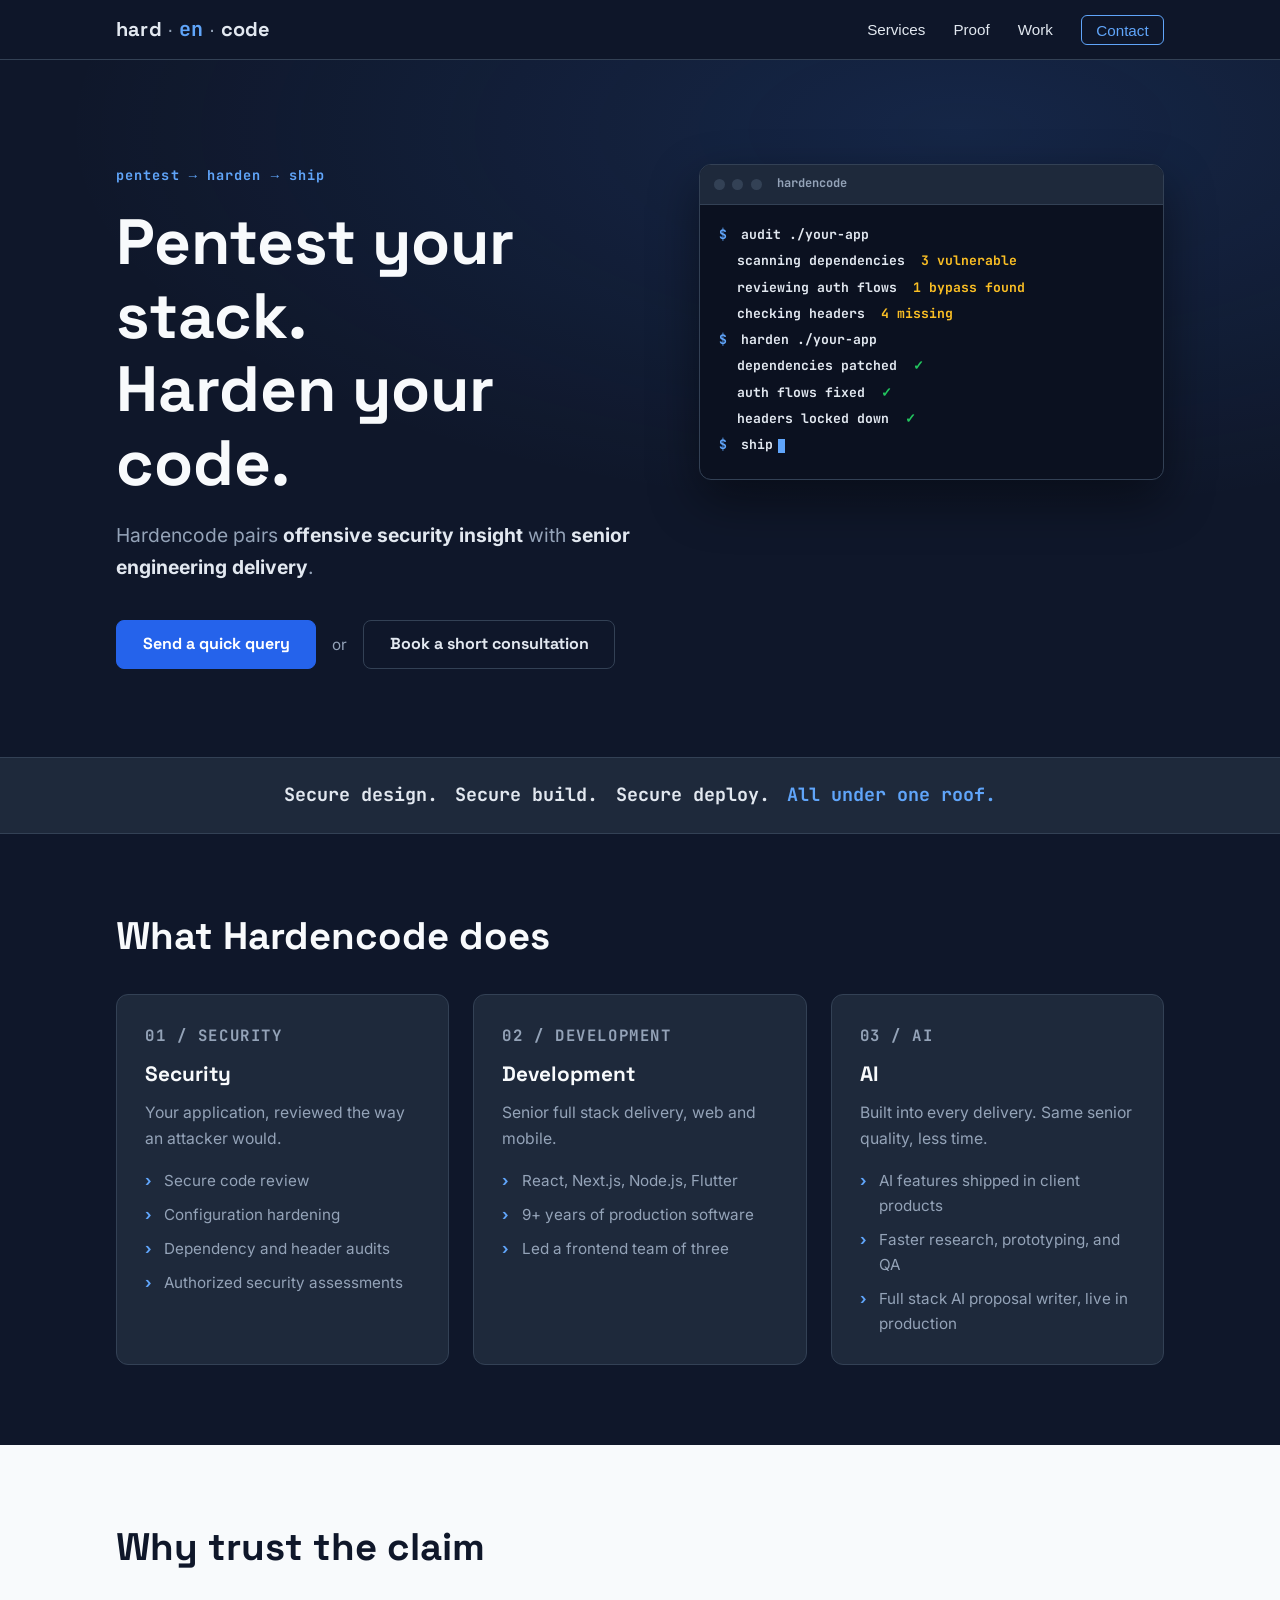
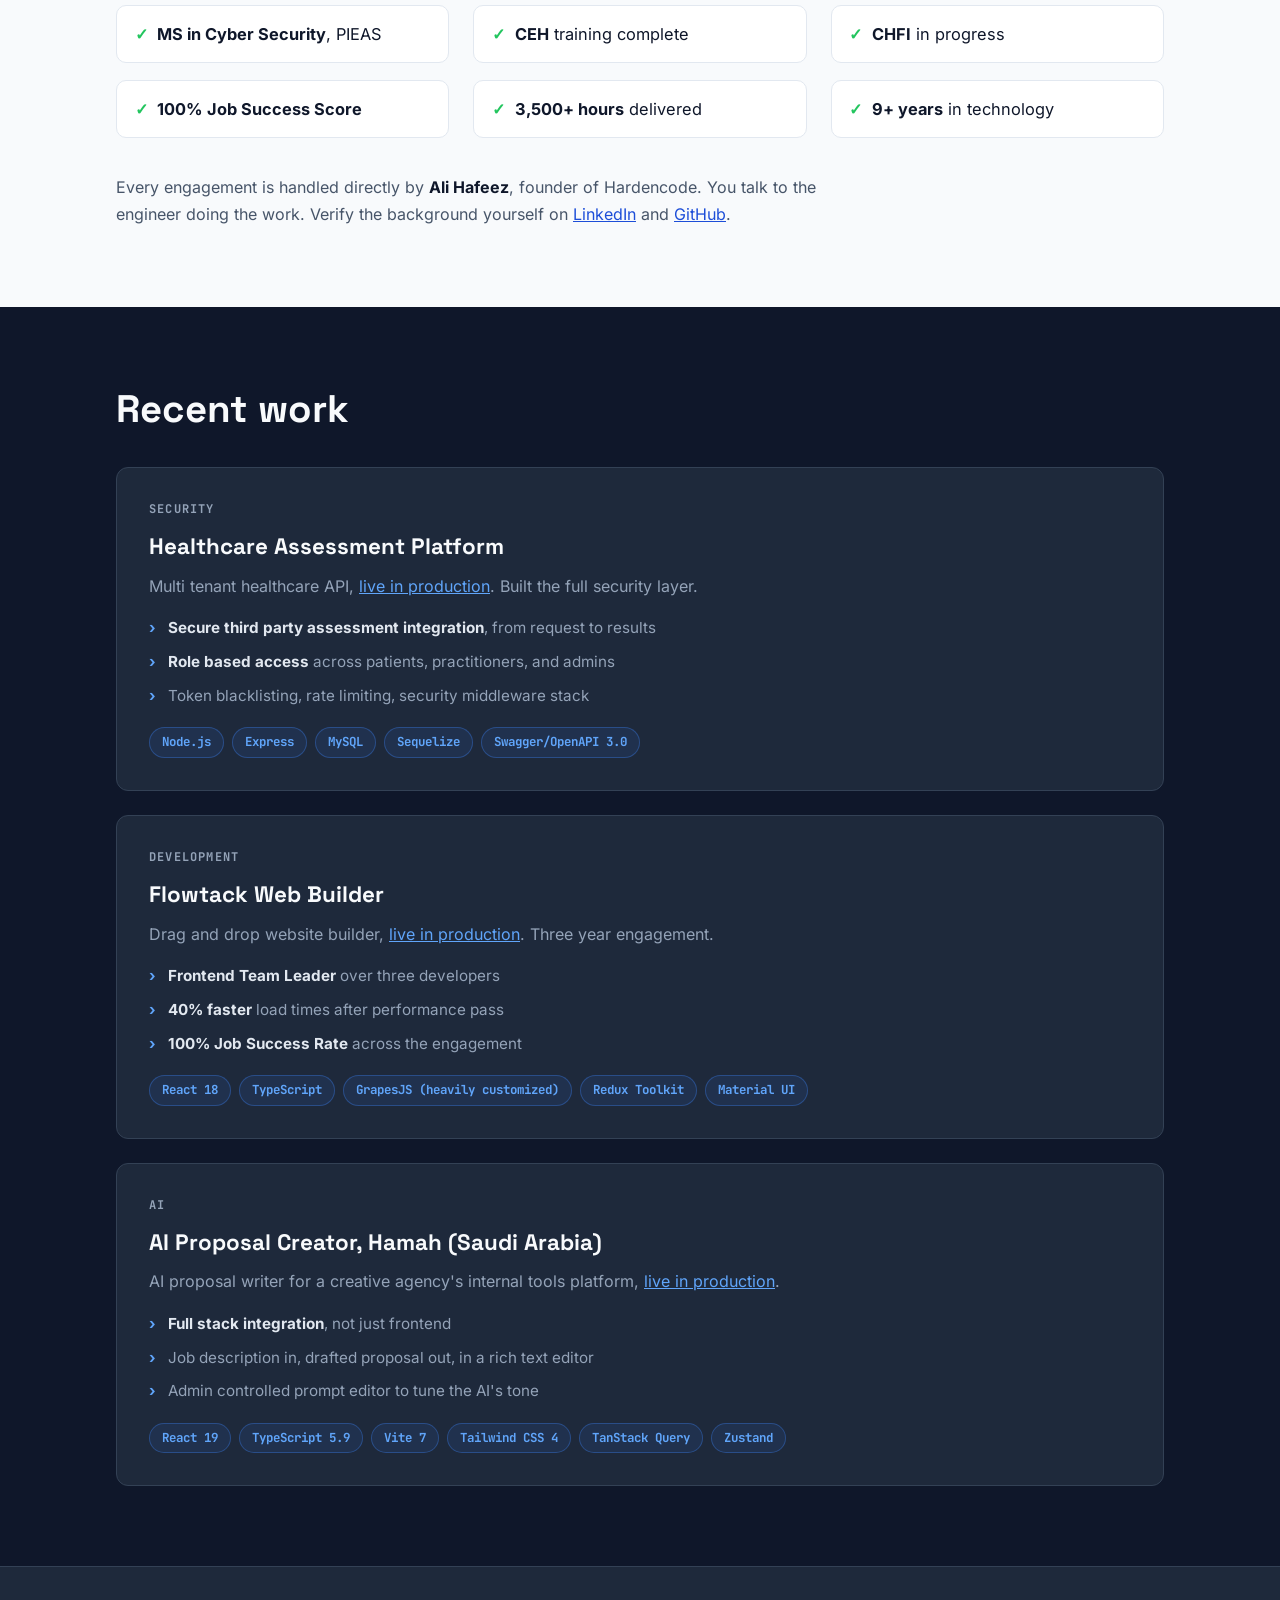
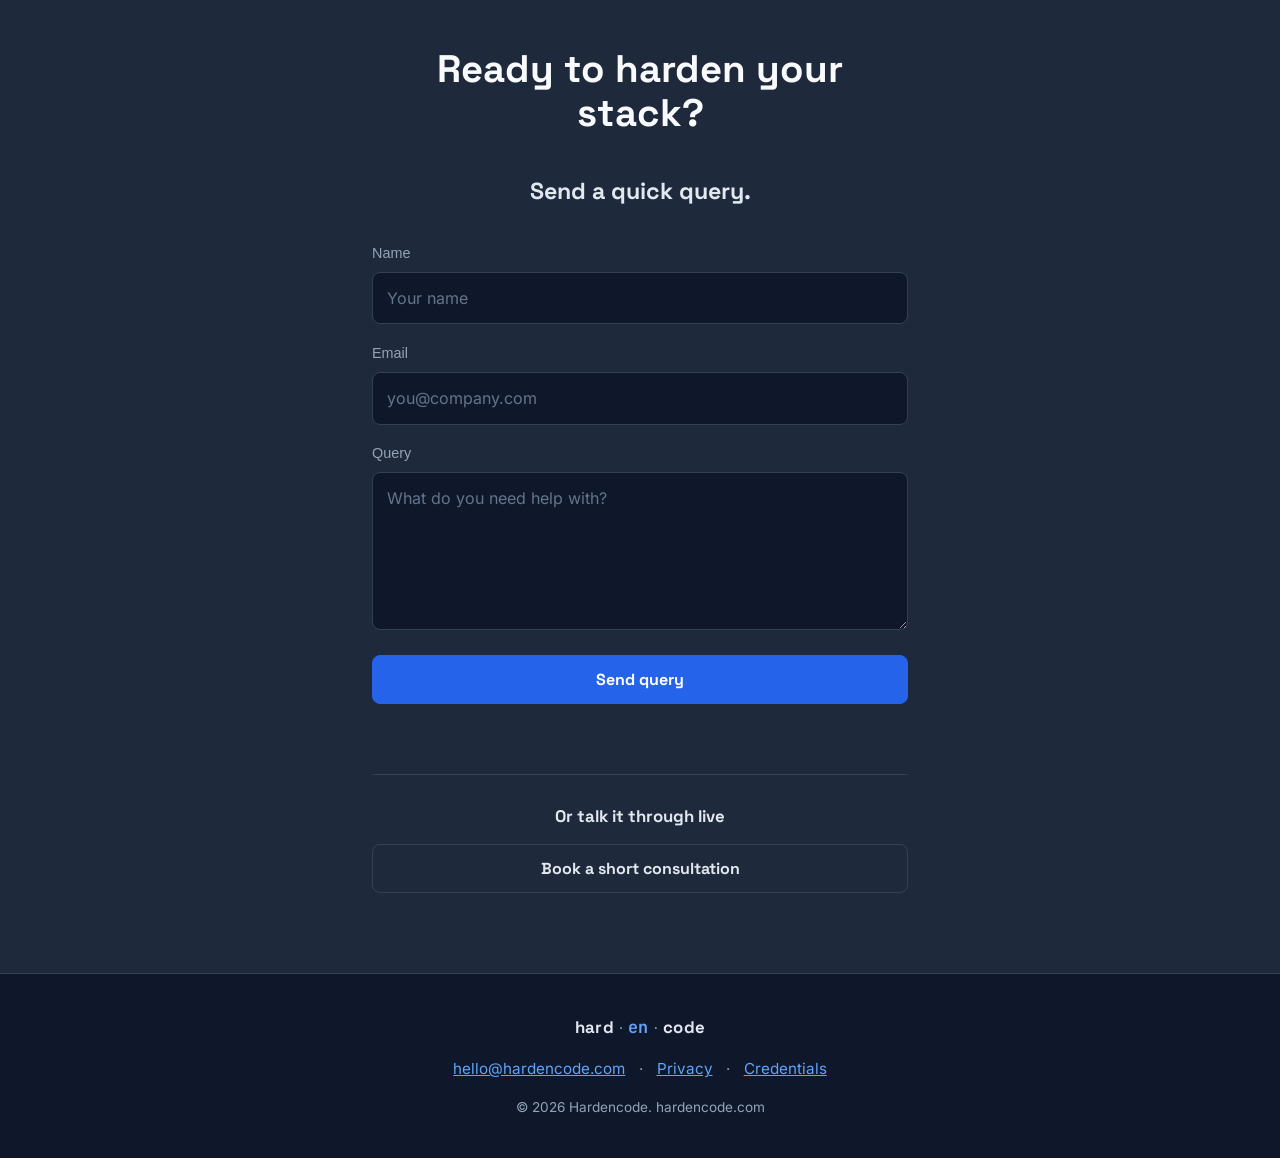
==== commit 01195493: "fix: restore external stylesheet so CSP does not strip homepage CSS" ====
--- a/index.html
+++ b/index.html
@@ -22,9 +22,8 @@
 <meta name="theme-color" content="#0f172a">
 <link rel="preload" href="/fonts/space-grotesk-v22-latin-700.woff2" as="font" type="font/woff2" crossorigin>
 <link rel="preload" href="/fonts/inter-v20-latin-regular.woff2" as="font" type="font/woff2" crossorigin>
-<!-- inject-css -->
-<style>@font-face{font-family:Space Grotesk;font-style:normal;font-weight:700;font-display:swap;src:url(/fonts/space-grotesk-v22-latin-700.woff2) format("woff2")}@font-face{font-family:Inter;font-style:normal;font-weight:400;font-display:swap;src:url(/fonts/inter-v20-latin-regular.woff2) format("woff2")}@font-face{font-family:Inter;font-style:normal;font-weight:700;font-display:optional;src:url(/fonts/inter-v20-latin-700.woff2) format("woff2")}@font-face{font-family:JetBrains Mono;font-style:normal;font-weight:700;font-display:optional;src:url(/fonts/jetbrains-mono-v24-latin-700.woff2) format("woff2")}:root{--navy: #0f172a;--slate: #1e293b;--offwhite: #f8fafc;--light: #e2e8f0;--muted: #94a3b8;--blue: #3b82f6;--blue-bright: #60a5fa;--blue-deep: #2563eb;--blue-ink: #1d4ed8;--green: #22c55e;--border: #334155;--font-heading: "Space Grotesk", "Segoe UI", Arial, sans-serif;--font-body: "Inter", "Segoe UI", Arial, sans-serif;--font-mono: "JetBrains Mono", Consolas, monospace}*{margin:0;padding:0;box-sizing:border-box}html{scroll-behavior:smooth;scroll-padding-top:4.5rem}body{font-family:var(--font-body);background:var(--navy);color:var(--light);line-height:1.65;-webkit-font-smoothing:antialiased}h1,h2,h3{font-family:var(--font-heading);font-weight:700;line-height:1.15}a{color:var(--blue-bright)}a:hover{color:#93c5fd}strong{color:inherit}.container{max-width:68rem;margin:0 auto;padding:0 1.25rem}.container-narrow{max-width:36rem}.logo{font-size:1.25rem;text-decoration:none;white-space:nowrap;letter-spacing:.01em}.logo-hard,.logo-code{font-family:var(--font-heading);font-weight:700;color:var(--light)}.logo-en{font-family:var(--font-mono);font-weight:700;color:var(--blue-bright)}.logo-dot{font-family:var(--font-heading);font-weight:700;color:var(--muted)}.logo-small{font-size:1.05rem}.nav{position:sticky;top:0;z-index:50;background:#0f172aeb;backdrop-filter:blur(8px);border-bottom:1px solid var(--border)}.nav-inner{max-width:68rem;margin:0 auto;padding:.8rem 1.25rem;display:flex;align-items:center;justify-content:space-between;gap:1rem}.nav-links{display:flex;align-items:center;gap:1.75rem;list-style:none}.nav-links a{color:var(--light);text-decoration:none;font-size:.95rem;font-weight:400}.nav-links a:hover{color:var(--blue-bright)}.nav-links .nav-cta{color:var(--blue-bright);border:1px solid var(--blue-bright);border-radius:6px;padding:.35rem .9rem}.nav-links .nav-cta:hover{color:var(--navy);background:var(--blue-bright);border-color:var(--blue-bright)}.nav-toggle{display:none;flex-direction:column;gap:5px;background:none;border:0;padding:.4rem;cursor:pointer}.nav-toggle span{display:block;width:22px;height:2px;background:var(--light);transition:transform .2s,opacity .2s}.nav-toggle[aria-expanded=true] span:nth-child(1){transform:translateY(7px) rotate(45deg)}.nav-toggle[aria-expanded=true] span:nth-child(2){opacity:0}.nav-toggle[aria-expanded=true] span:nth-child(3){transform:translateY(-7px) rotate(-45deg)}.hero{padding:6.5rem 0 5.5rem;background:radial-gradient(ellipse 70% 55% at 75% 10%,rgba(59,130,246,.14),transparent),var(--navy)}.hero-grid{display:grid;grid-template-columns:1.15fr 1fr;gap:3rem;align-items:start}.hero-visual{min-height:17.5rem}.term{background:#0b1120;border:1px solid var(--border);border-radius:12px;overflow:hidden;box-shadow:0 20px 50px #00000073;font-family:var(--font-mono);font-size:.82rem;min-height:17.5rem}.term-bar{display:flex;align-items:center;gap:.45rem;background:var(--slate);border-bottom:1px solid var(--border);padding:.6rem .9rem}.term-bar span{width:11px;height:11px;border-radius:50%;background:var(--border)}.term-bar p{margin-left:.5rem;color:var(--muted);font-size:.75rem}.term-body{padding:1.1rem 1.2rem 1.3rem;line-height:2}.term-body p{color:var(--light);white-space:nowrap}.t-prompt{color:var(--blue-bright);font-weight:700;margin-right:.4rem}.t-line{color:var(--muted);padding-left:1.1rem}.t-warn{color:#fbbf24;margin-left:.5rem}.t-ok{color:var(--green);margin-left:.5rem;font-weight:700}.t-cursor{display:inline-block;width:.55em;height:1.1em;margin-left:.3rem;vertical-align:text-bottom;background:var(--blue-bright);animation:blink 1.1s steps(1) infinite}@keyframes blink{50%{opacity:0}}@media(prefers-reduced-motion:reduce){.t-cursor{animation:none}}.hero-kicker{font-family:var(--font-mono);font-weight:700;font-size:.85rem;color:var(--blue-bright);letter-spacing:.08em;margin-bottom:1.25rem}.hero h1{font-size:clamp(2.3rem,6vw,4rem);color:var(--offwhite);margin-bottom:1.25rem;min-height:2.5em}.hero-sub{font-size:1.2rem;color:var(--muted);max-width:38rem;margin-bottom:2.25rem}.hero-sub strong{color:var(--light)}.btn{display:inline-flex;align-items:center;justify-content:center;font-family:var(--font-heading);font-weight:700;font-size:1rem;line-height:1.25;text-decoration:none;border-radius:8px;border:1px solid transparent;padding:.85rem 1.6rem;transition:background .15s,color .15s,border-color .15s}.btn-primary{background:var(--blue-deep);border-color:var(--blue-deep);color:#fff}.btn-primary:hover{background:var(--blue-bright);border-color:var(--blue-bright);color:var(--navy)}.btn-ghost{border-color:var(--border);color:var(--light);background:transparent;cursor:pointer}.btn-ghost:hover{border-color:var(--blue-bright);color:var(--blue-bright)}.hero-actions{display:flex;flex-wrap:wrap;align-items:center;gap:.75rem 1rem}.hero-or{color:var(--muted);font-size:.95rem}.btn-block{width:100%;cursor:pointer}.btn:disabled{opacity:.65;cursor:wait}.text-link{background:none;border:0;padding:0;color:var(--blue-bright);font:inherit;cursor:pointer;text-decoration:underline;text-underline-offset:.15em}.text-link:hover{color:#93c5fd}.banner{background:var(--slate);border-top:1px solid var(--border);border-bottom:1px solid var(--border);padding:1.4rem 0}.banner p{font-family:var(--font-mono);font-weight:700;font-size:clamp(.9rem,2.4vw,1.15rem);text-align:center;color:var(--light);display:flex;flex-wrap:wrap;justify-content:center;gap:.4rem 1.1rem}.banner .banner-tail{color:var(--blue-bright)}section h2{font-size:clamp(1.7rem,4vw,2.4rem);color:var(--offwhite);margin-bottom:2.25rem}.services{padding:5rem 0}.cards{display:grid;grid-template-columns:repeat(auto-fit,minmax(17rem,1fr));gap:1.5rem}.card{background:var(--slate);border:1px solid var(--border);border-radius:12px;padding:1.75rem}.card-tag{font-family:var(--font-mono);font-weight:700;font-size:.75rem;letter-spacing:.1em;text-transform:uppercase;color:var(--blue-bright);margin-bottom:.9rem}.card h3{font-size:1.3rem;color:var(--offwhite);margin-bottom:.8rem}.card p{color:var(--muted);font-size:.98rem}.card p strong{color:var(--light)}.card-points{list-style:none;margin-top:1rem;display:grid;gap:.55rem}.card-points li{color:var(--muted);font-size:.95rem;padding-left:1.2rem;position:relative}.card-points li:before{content:"\203a";position:absolute;left:0;color:var(--blue-bright);font-weight:700}.card-points li strong{color:var(--light)}.proof{background:var(--offwhite);color:var(--navy);padding:5rem 0}.proof h2{color:var(--navy)}.proof a{color:var(--blue-ink)}.proof a:hover{color:#1e40af}.proof-grid{list-style:none;display:grid;grid-template-columns:repeat(3,1fr);gap:1.1rem 1.5rem;font-size:1.02rem}.proof-grid li{display:flex;align-items:flex-start;gap:.6rem;background:#fff;border:1px solid #e2e8f0;border-radius:10px;padding:.9rem 1.1rem;color:var(--navy)}.proof-grid li strong{color:var(--navy)}.founder-note{margin-top:2.25rem;color:#475569;font-size:1rem;max-width:46rem}.founder-note strong{color:var(--navy)}.check{color:var(--green);font-weight:700;flex-shrink:0}.work{padding:5rem 0;background:var(--navy)}.case-list{display:grid;gap:1.5rem}.case{background:var(--slate);border:1px solid var(--border);border-radius:12px;padding:2rem}.case h3{font-size:1.4rem;color:var(--offwhite);margin-bottom:.8rem}.case p{color:var(--muted);max-width:52rem}.case p strong{color:var(--light)}.tech{list-style:none;display:flex;flex-wrap:wrap;gap:.5rem;margin-top:1.2rem}.tech li{font-family:var(--font-mono);font-weight:700;font-size:.78rem;color:var(--blue-bright);background:#3b82f61a;border:1px solid rgba(59,130,246,.35);border-radius:999px;padding:.25rem .75rem}.section-anchor{position:relative;top:0;height:0;width:0;overflow:hidden}.contact{background:var(--slate);border-top:1px solid var(--border);padding:5rem 0;text-align:center}.contact-lead{color:var(--light);font-family:var(--font-heading);font-size:clamp(1.15rem,3vw,1.45rem);font-weight:700;margin:0 auto 2rem;max-width:36rem}.query-form{position:relative;text-align:left;margin:0 auto}.field{margin-bottom:1.1rem}.field label{display:block;font-size:.9rem;font-weight:400;color:var(--muted);margin-bottom:.4rem}.field input,.field textarea{width:100%;font:inherit;color:var(--offwhite);background:var(--navy);border:1px solid var(--border);border-radius:8px;padding:.75rem .9rem;outline:none;transition:border-color .15s}.field input::placeholder,.field textarea::placeholder{color:#64748b}.field input:focus,.field textarea:focus{border-color:var(--blue-bright)}.field textarea{resize:vertical;min-height:8rem}.hp{position:absolute;left:-10000px;width:1px;height:1px;overflow:hidden}.form-status{min-height:1.4em;margin-top:1rem;font-size:.95rem;color:var(--muted);text-align:center}.form-status-ok{color:var(--green)}.form-status-error{color:#f87171}.contact-secondary{margin-top:2rem;padding-top:1.75rem;border-top:1px solid var(--border)}.contact-or{font-family:var(--font-heading);font-weight:700;font-size:1.05rem;color:var(--light);margin-bottom:.85rem}.contact-secondary .btn-ghost{width:100%}.booking-modal{position:fixed;top:50%;left:50%;transform:translate(-50%,-50%);margin:0;border:1px solid #e2e8f0;padding:0;width:min(26rem,calc(100vw - 1.5rem));height:min(calc(34rem + 100px),calc(100dvh - 2rem));max-width:calc(100vw - 1.5rem);max-height:calc(100dvh - 2rem);background:#fff;color:#0f172a;color-scheme:light;border-radius:12px;overflow:hidden}.booking-modal::backdrop{background:#0f172a8c}.booking-close{position:absolute;top:.45rem;right:.45rem;z-index:2;width:2rem;height:2rem;display:grid;place-items:center;font:inherit;font-size:1.35rem;line-height:1;color:#64748b;background:#fff;border:1px solid #e2e8f0;border-radius:6px;cursor:pointer}.booking-close:hover{color:#0f172a;border-color:var(--blue-bright)}.booking{margin:0;width:100%;height:100%;background:#fff}.booking iframe{display:block;width:100%;height:100%;border:0;background:#fff;color-scheme:light}.footer{background:var(--navy);border-top:1px solid var(--border);padding:2.5rem 0}.footer-inner{display:flex;flex-direction:column;align-items:center;gap:.9rem;text-align:center}.footer-links{font-size:.95rem}.footer-sep{color:var(--muted);margin:0 .6rem}.footer-copy{color:var(--muted);font-size:.85rem}.page{padding:5rem 0;min-height:55vh}.page h1{font-size:clamp(2rem,5vw,3rem);color:var(--offwhite);margin-bottom:1.5rem}.page p{margin-bottom:1.25rem;color:var(--light)}.page p strong{color:var(--offwhite)}.page .btn{margin-top:.5rem}.page-404{text-align:center}@media(max-width:980px){.hero-grid{grid-template-columns:1fr;gap:2.5rem}.hero-visual{max-width:30rem}.proof-grid{grid-template-columns:repeat(2,1fr)}}@media(max-width:720px){.nav-toggle{display:flex}.nav-links{display:none;position:absolute;top:100%;left:0;right:0;flex-direction:column;align-items:stretch;gap:0;background:var(--slate);border-bottom:1px solid var(--border);padding:.5rem 0}.nav-links.open{display:flex}.nav-links li a{display:block;padding:.85rem 1.5rem}.nav-links .nav-cta{border:0;border-radius:0;padding:.85rem 1.5rem}.nav-links-static{display:none}.hero{padding:4.5rem 0 4rem}.proof-grid{grid-template-columns:1fr}.case{padding:1.5rem}.hero-actions{flex-direction:column;align-items:flex-start}.booking-modal{width:calc(100vw - 1rem);height:min(calc(34rem + 100px),calc(100dvh - 1rem))}}</style>
-<!-- /inject-css -->
+<link rel="preload" href="/fonts/jetbrains-mono-v24-latin-700.woff2" as="font" type="font/woff2" crossorigin>
+<link rel="stylesheet" href="/styles.min.css">
 <script type="application/ld+json">
 {
   "@context": "https://schema.org",
--- a/styles.min.css
+++ b/styles.min.css
@@ -0,0 +1 @@
+@font-face{font-family:Space Grotesk;font-style:normal;font-weight:400;font-display:swap;src:url(/fonts/space-grotesk-v22-latin-regular.woff2) format("woff2")}@font-face{font-family:Space Grotesk;font-style:normal;font-weight:700;font-display:swap;src:url(/fonts/space-grotesk-v22-latin-700.woff2) format("woff2")}@font-face{font-family:Inter;font-style:normal;font-weight:400;font-display:swap;src:url(/fonts/inter-v20-latin-regular.woff2) format("woff2")}@font-face{font-family:Inter;font-style:normal;font-weight:500;font-display:swap;src:url(/fonts/inter-v20-latin-500.woff2) format("woff2")}@font-face{font-family:Inter;font-style:normal;font-weight:700;font-display:swap;src:url(/fonts/inter-v20-latin-700.woff2) format("woff2")}@font-face{font-family:JetBrains Mono;font-style:normal;font-weight:700;font-display:optional;src:url(/fonts/jetbrains-mono-v24-latin-700.woff2) format("woff2")}:root{--navy: #0f172a;--slate: #1e293b;--offwhite: #f8fafc;--light: #e2e8f0;--muted: #94a3b8;--blue: #3b82f6;--blue-bright: #60a5fa;--blue-deep: #2563eb;--blue-ink: #1d4ed8;--green: #22c55e;--border: #334155;--font-heading: "Space Grotesk", "Segoe UI", Arial, sans-serif;--font-body: "Inter", "Segoe UI", Arial, sans-serif;--font-mono: "JetBrains Mono", Consolas, monospace}*{margin:0;padding:0;box-sizing:border-box}html{scroll-behavior:smooth;scroll-padding-top:4.5rem}body{font-family:var(--font-body);background:var(--navy);color:var(--light);line-height:1.65;-webkit-font-smoothing:antialiased}h1,h2,h3{font-family:var(--font-heading);font-weight:700;line-height:1.15}a{color:var(--blue-bright)}a:hover{color:#93c5fd}strong{color:inherit}.container{max-width:68rem;margin:0 auto;padding:0 1.25rem}.container-narrow{max-width:36rem}.logo{font-size:1.25rem;text-decoration:none;white-space:nowrap;letter-spacing:.01em}.logo-hard,.logo-code{font-family:var(--font-heading);font-weight:700;color:var(--light)}.logo-en{font-family:var(--font-mono);font-weight:700;color:var(--blue-bright)}.logo-dot{font-family:var(--font-heading);font-weight:400;color:var(--muted)}.logo-small{font-size:1.05rem}.nav{position:sticky;top:0;z-index:50;background:#0f172aeb;backdrop-filter:blur(8px);border-bottom:1px solid var(--border)}.nav-inner{max-width:68rem;margin:0 auto;padding:.8rem 1.25rem;display:flex;align-items:center;justify-content:space-between;gap:1rem}.nav-links{display:flex;align-items:center;gap:1.75rem;list-style:none}.nav-links a{color:var(--light);text-decoration:none;font-size:.95rem;font-weight:500}.nav-links a:hover{color:var(--blue-bright)}.nav-links .nav-cta{color:var(--blue-bright);border:1px solid var(--blue-bright);border-radius:6px;padding:.35rem .9rem}.nav-links .nav-cta:hover{color:var(--navy);background:var(--blue-bright);border-color:var(--blue-bright)}.nav-toggle{display:none;flex-direction:column;gap:5px;background:none;border:0;padding:.4rem;cursor:pointer}.nav-toggle span{display:block;width:22px;height:2px;background:var(--light);transition:transform .2s,opacity .2s}.nav-toggle[aria-expanded=true] span:nth-child(1){transform:translateY(7px) rotate(45deg)}.nav-toggle[aria-expanded=true] span:nth-child(2){opacity:0}.nav-toggle[aria-expanded=true] span:nth-child(3){transform:translateY(-7px) rotate(-45deg)}.hero{padding:6.5rem 0 5.5rem;background:radial-gradient(ellipse 70% 55% at 75% 10%,rgba(59,130,246,.14),transparent),var(--navy)}.hero-grid{display:grid;grid-template-columns:1.15fr 1fr;gap:3rem;align-items:start}.hero-visual{min-height:17.5rem}.term{background:#0b1120;border:1px solid var(--border);border-radius:12px;overflow:hidden;box-shadow:0 20px 50px #00000073;font-family:var(--font-mono);font-size:.82rem;min-height:17.5rem}.term-bar{display:flex;align-items:center;gap:.45rem;background:var(--slate);border-bottom:1px solid var(--border);padding:.6rem .9rem}.term-bar span{width:11px;height:11px;border-radius:50%;background:var(--border)}.term-bar p{margin-left:.5rem;color:var(--muted);font-size:.75rem}.term-body{padding:1.1rem 1.2rem 1.3rem;line-height:2}.term-body p{color:var(--light);white-space:nowrap}.t-prompt{color:var(--blue-bright);font-weight:700;margin-right:.4rem}.t-line{color:var(--muted);padding-left:1.1rem}.t-warn{color:#fbbf24;margin-left:.5rem}.t-ok{color:var(--green);margin-left:.5rem;font-weight:700}.t-cursor{display:inline-block;width:.55em;height:1.1em;margin-left:.3rem;vertical-align:text-bottom;background:var(--blue-bright);animation:blink 1.1s steps(1) infinite}@keyframes blink{50%{opacity:0}}@media(prefers-reduced-motion:reduce){.t-cursor{animation:none}}.hero-kicker{font-family:var(--font-mono);font-weight:700;font-size:.85rem;color:var(--blue-bright);letter-spacing:.08em;margin-bottom:1.25rem}.hero h1{font-size:clamp(2.3rem,6vw,4rem);color:var(--offwhite);margin-bottom:1.25rem;min-height:2.5em}.hero-sub{font-size:1.2rem;color:var(--muted);max-width:38rem;margin-bottom:2.25rem}.hero-sub strong{color:var(--light)}.btn{display:inline-flex;align-items:center;justify-content:center;font-family:var(--font-heading);font-weight:700;font-size:1rem;line-height:1.25;text-decoration:none;border-radius:8px;border:1px solid transparent;padding:.85rem 1.6rem;transition:background .15s,color .15s,border-color .15s}.btn-primary{background:var(--blue-deep);border-color:var(--blue-deep);color:#fff}.btn-primary:hover{background:var(--blue-bright);border-color:var(--blue-bright);color:var(--navy)}.btn-ghost{border-color:var(--border);color:var(--light);background:transparent;cursor:pointer}.btn-ghost:hover{border-color:var(--blue-bright);color:var(--blue-bright)}.hero-actions{display:flex;flex-wrap:wrap;align-items:center;gap:.75rem 1rem}.hero-or{color:var(--muted);font-size:.95rem}.btn-block{width:100%;cursor:pointer}.btn:disabled{opacity:.65;cursor:wait}.text-link{background:none;border:0;padding:0;color:var(--blue-bright);font:inherit;cursor:pointer;text-decoration:underline;text-underline-offset:.15em}.text-link:hover{color:#93c5fd}.banner{background:var(--slate);border-top:1px solid var(--border);border-bottom:1px solid var(--border);padding:1.4rem 0}.banner p{font-family:var(--font-mono);font-weight:700;font-size:clamp(.9rem,2.4vw,1.15rem);text-align:center;color:var(--light);display:flex;flex-wrap:wrap;justify-content:center;gap:.4rem 1.1rem}.banner .banner-tail{color:var(--blue-bright)}section h2{font-size:clamp(1.7rem,4vw,2.4rem);color:var(--offwhite);margin-bottom:2.25rem}.services{padding:5rem 0}.cards{display:grid;grid-template-columns:repeat(auto-fit,minmax(17rem,1fr));gap:1.5rem}.card{background:var(--slate);border:1px solid var(--border);border-radius:12px;padding:1.75rem}.card-tag{font-family:var(--font-mono);font-weight:700;font-size:.75rem;letter-spacing:.1em;text-transform:uppercase;color:var(--blue-bright);margin-bottom:.9rem}.card h3{font-size:1.3rem;color:var(--offwhite);margin-bottom:.8rem}.card p{color:var(--muted);font-size:.98rem}.card p strong{color:var(--light)}.card-points{list-style:none;margin-top:1rem;display:grid;gap:.55rem}.card-points li{color:var(--muted);font-size:.95rem;padding-left:1.2rem;position:relative}.card-points li:before{content:"\203a";position:absolute;left:0;color:var(--blue-bright);font-weight:700}.card-points li strong{color:var(--light)}.proof{background:var(--offwhite);color:var(--navy);padding:5rem 0}.proof h2{color:var(--navy)}.proof a{color:var(--blue-ink)}.proof a:hover{color:#1e40af}.proof-grid{list-style:none;display:grid;grid-template-columns:repeat(3,1fr);gap:1.1rem 1.5rem;font-size:1.02rem}.proof-grid li{display:flex;align-items:flex-start;gap:.6rem;background:#fff;border:1px solid #e2e8f0;border-radius:10px;padding:.9rem 1.1rem;color:var(--navy)}.proof-grid li strong{color:var(--navy)}.founder-note{margin-top:2.25rem;color:#475569;font-size:1rem;max-width:46rem}.founder-note strong{color:var(--navy)}.check{color:var(--green);font-weight:700;flex-shrink:0}.work{padding:5rem 0;background:var(--navy)}.case-list{display:grid;gap:1.5rem}.case{background:var(--slate);border:1px solid var(--border);border-radius:12px;padding:2rem}.case h3{font-size:1.4rem;color:var(--offwhite);margin-bottom:.8rem}.case p{color:var(--muted);max-width:52rem}.case p strong{color:var(--light)}.tech{list-style:none;display:flex;flex-wrap:wrap;gap:.5rem;margin-top:1.2rem}.tech li{font-family:var(--font-mono);font-weight:700;font-size:.78rem;color:var(--blue-bright);background:#3b82f61a;border:1px solid rgba(59,130,246,.35);border-radius:999px;padding:.25rem .75rem}.section-anchor{position:relative;top:0;height:0;width:0;overflow:hidden}.contact{background:var(--slate);border-top:1px solid var(--border);padding:5rem 0;text-align:center}.contact-lead{color:var(--light);font-family:var(--font-heading);font-size:clamp(1.15rem,3vw,1.45rem);font-weight:700;margin:0 auto 2rem;max-width:36rem}.query-form{position:relative;text-align:left;margin:0 auto}.field{margin-bottom:1.1rem}.field label{display:block;font-size:.9rem;font-weight:500;color:var(--muted);margin-bottom:.4rem}.field input,.field textarea{width:100%;font:inherit;color:var(--offwhite);background:var(--navy);border:1px solid var(--border);border-radius:8px;padding:.75rem .9rem;outline:none;transition:border-color .15s}.field input::placeholder,.field textarea::placeholder{color:#64748b}.field input:focus,.field textarea:focus{border-color:var(--blue-bright)}.field textarea{resize:vertical;min-height:8rem}.hp{position:absolute;left:-10000px;width:1px;height:1px;overflow:hidden}.form-status{min-height:1.4em;margin-top:1rem;font-size:.95rem;color:var(--muted);text-align:center}.form-status-ok{color:var(--green)}.form-status-error{color:#f87171}.contact-secondary{margin-top:2rem;padding-top:1.75rem;border-top:1px solid var(--border)}.contact-or{font-family:var(--font-heading);font-weight:700;font-size:1.05rem;color:var(--light);margin-bottom:.85rem}.contact-secondary .btn-ghost{width:100%}.booking-modal{position:fixed;top:50%;left:50%;transform:translate(-50%,-50%);margin:0;border:1px solid #e2e8f0;padding:0;width:min(26rem,calc(100vw - 1.5rem));height:min(calc(34rem + 100px),calc(100dvh - 2rem));max-width:calc(100vw - 1.5rem);max-height:calc(100dvh - 2rem);background:#fff;color:#0f172a;color-scheme:light;border-radius:12px;overflow:hidden}.booking-modal::backdrop{background:#0f172a8c}.booking-close{position:absolute;top:.45rem;right:.45rem;z-index:2;width:2rem;height:2rem;display:grid;place-items:center;font:inherit;font-size:1.35rem;line-height:1;color:#64748b;background:#fff;border:1px solid #e2e8f0;border-radius:6px;cursor:pointer}.booking-close:hover{color:#0f172a;border-color:var(--blue-bright)}.booking{margin:0;width:100%;height:100%;background:#fff}.booking iframe{display:block;width:100%;height:100%;border:0;background:#fff;color-scheme:light}.footer{background:var(--navy);border-top:1px solid var(--border);padding:2.5rem 0}.footer-inner{display:flex;flex-direction:column;align-items:center;gap:.9rem;text-align:center}.footer-links{font-size:.95rem}.footer-sep{color:var(--muted);margin:0 .6rem}.footer-copy{color:var(--muted);font-size:.85rem}.page{padding:5rem 0;min-height:55vh}.page h1{font-size:clamp(2rem,5vw,3rem);color:var(--offwhite);margin-bottom:1.5rem}.page p{margin-bottom:1.25rem;color:var(--light)}.page p strong{color:var(--offwhite)}.page .btn{margin-top:.5rem}.page-404{text-align:center}@media(max-width:980px){.hero-grid{grid-template-columns:1fr;gap:2.5rem}.hero-visual{max-width:30rem}.proof-grid{grid-template-columns:repeat(2,1fr)}}@media(max-width:720px){.nav-toggle{display:flex}.nav-links{display:none;position:absolute;top:100%;left:0;right:0;flex-direction:column;align-items:stretch;gap:0;background:var(--slate);border-bottom:1px solid var(--border);padding:.5rem 0}.nav-links.open{display:flex}.nav-links li a{display:block;padding:.85rem 1.5rem}.nav-links .nav-cta{border:0;border-radius:0;padding:.85rem 1.5rem}.nav-links-static{display:none}.hero{padding:4.5rem 0 4rem}.proof-grid{grid-template-columns:1fr}.case{padding:1.5rem}.hero-actions{flex-direction:column;align-items:flex-start}.booking-modal{width:calc(100vw - 1rem);height:min(calc(34rem + 100px),calc(100dvh - 1rem))}}
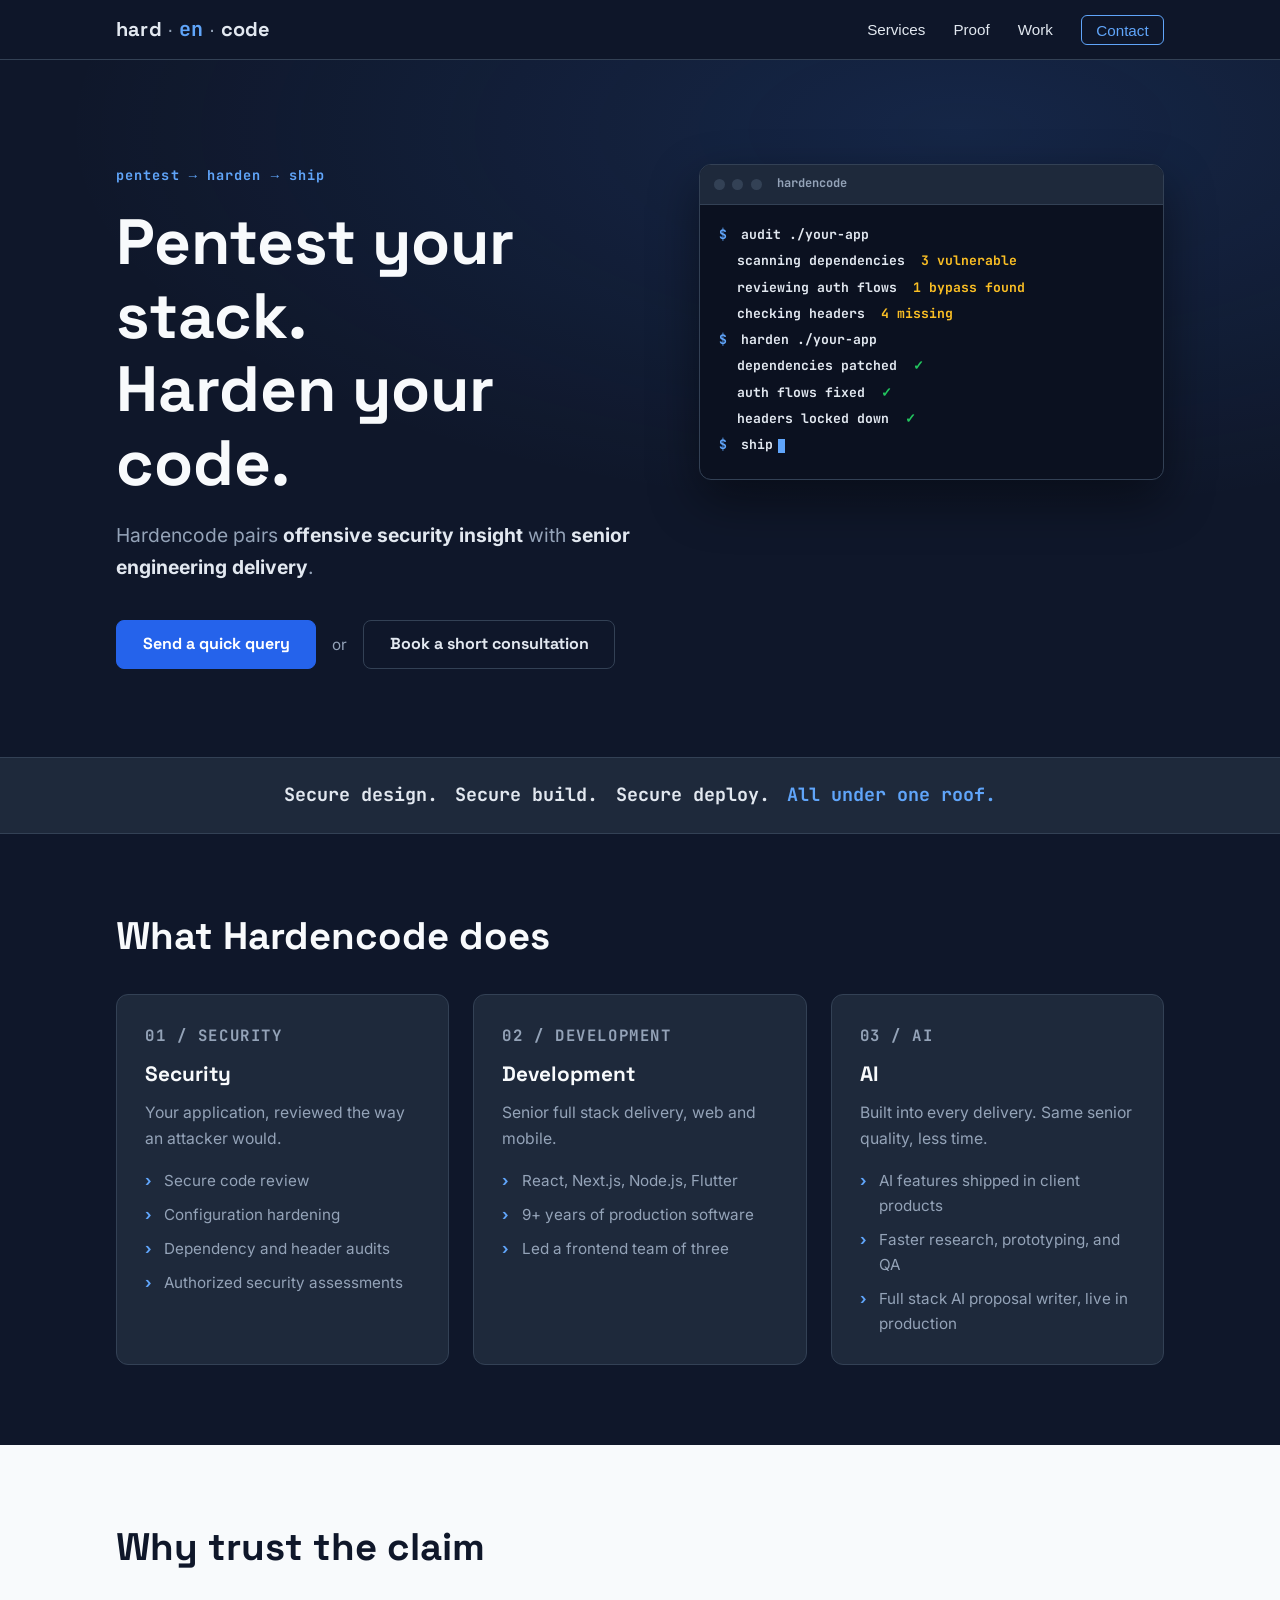
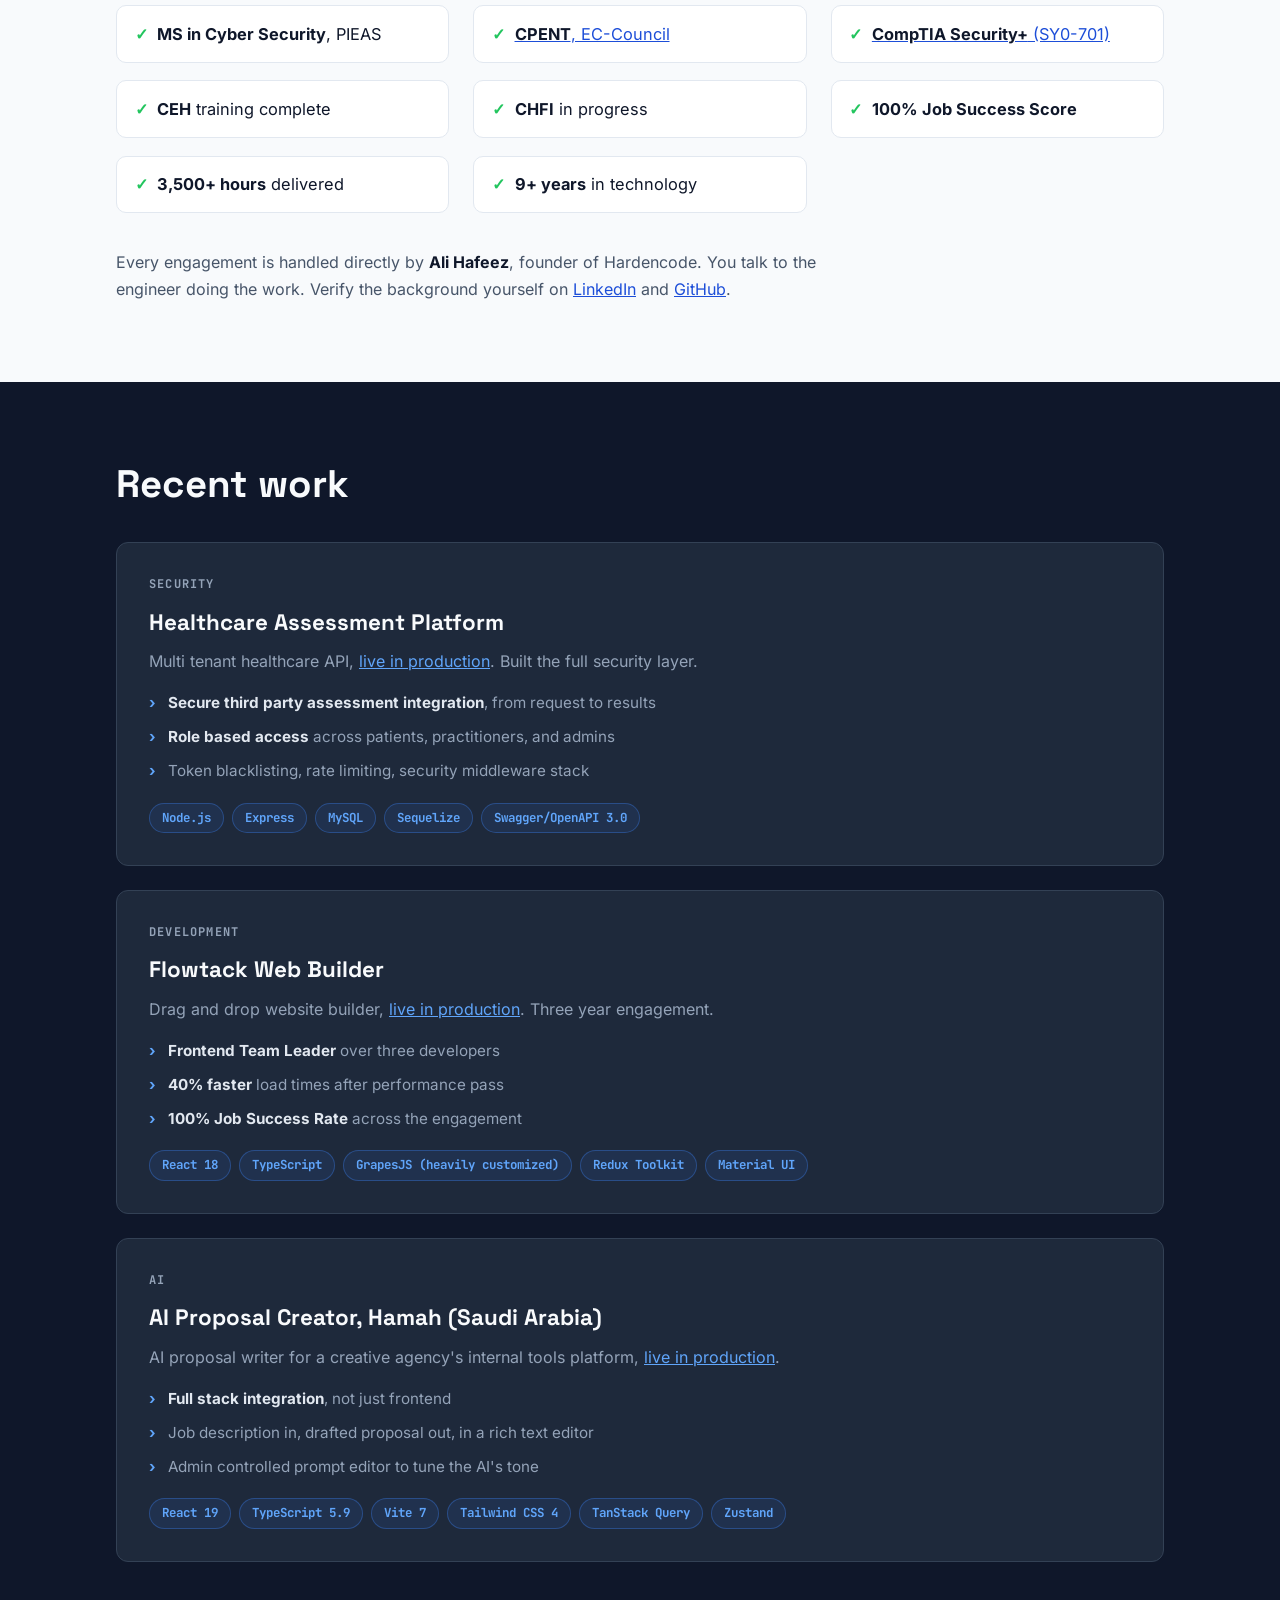
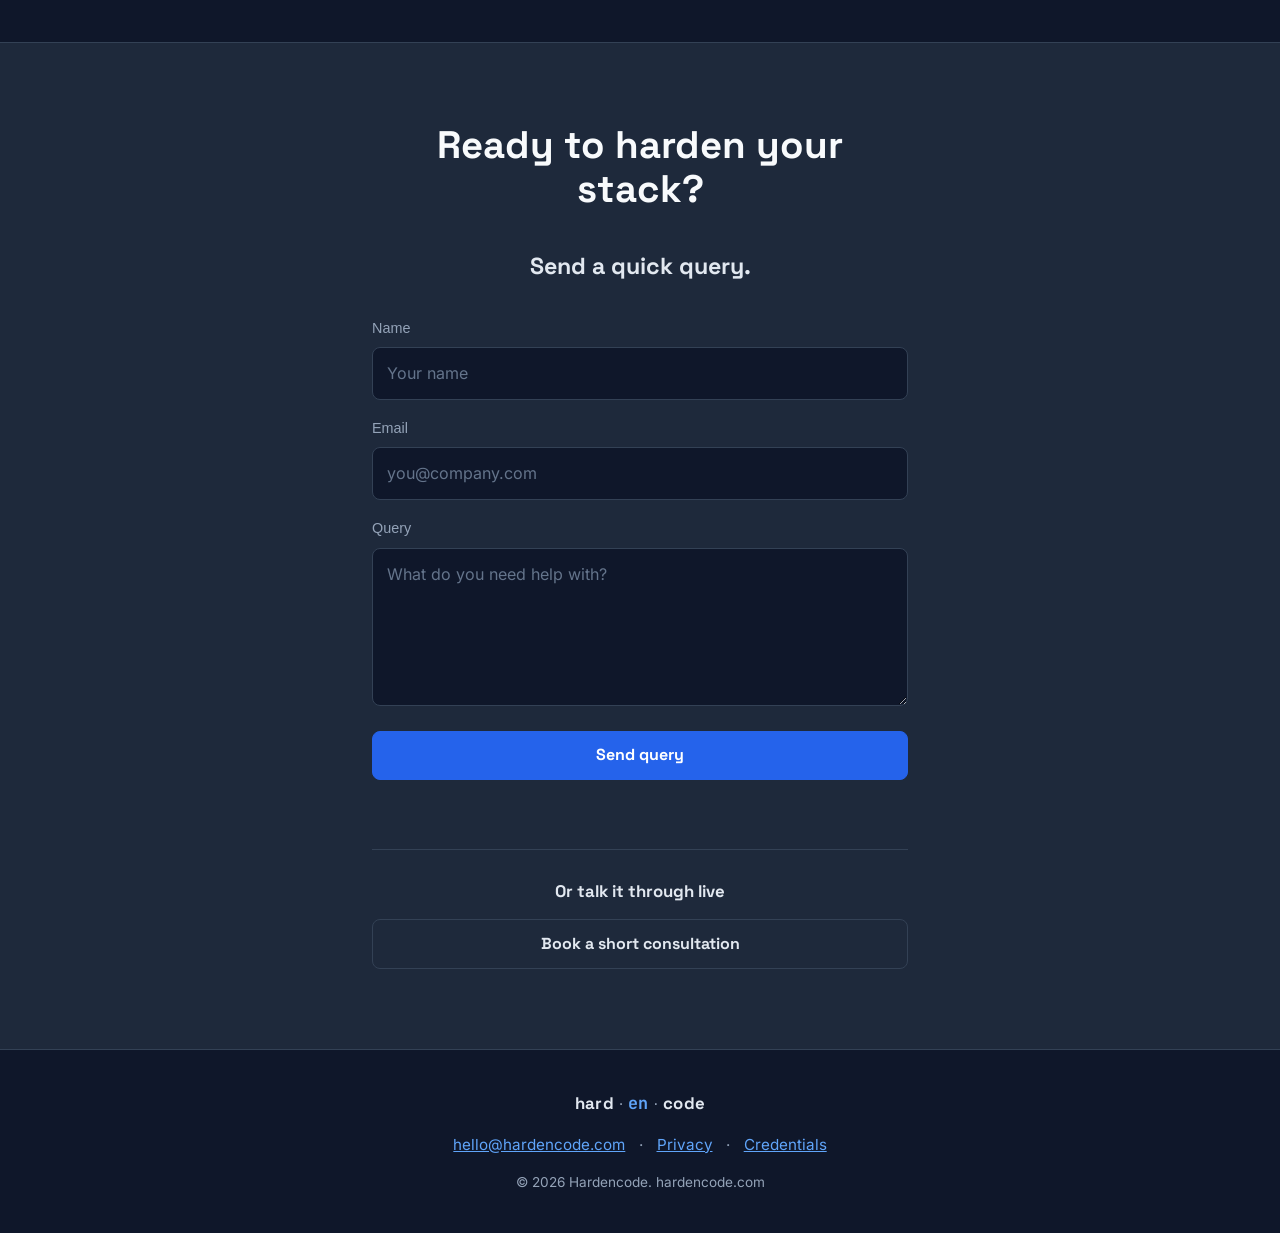
==== commit 220e2b79: "feat: link CPENT and Security+ from the homepage proof strip" ====
--- a/index.html
+++ b/index.html
@@ -185,6 +185,8 @@
       <h2>Why trust the claim</h2>
       <ul class="proof-grid">
         <li><span class="check" aria-hidden="true">&#10003;</span><span><strong>MS in Cyber Security</strong>, PIEAS</span></li>
+        <li><span class="check" aria-hidden="true">&#10003;</span><span><a href="/credentials/cpent.png" target="_blank" rel="noopener" aria-label="Open CPENT certificate in a new tab"><strong>CPENT</strong>, EC-Council</a></span></li>
+        <li><span class="check" aria-hidden="true">&#10003;</span><span><a href="/credentials/comptia-security-plus.pdf" target="_blank" rel="noopener" aria-label="Open CompTIA Security+ certificate in a new tab"><strong>CompTIA Security+</strong> (SY0-701)</a></span></li>
         <li><span class="check" aria-hidden="true">&#10003;</span><span><strong>CEH</strong> training complete</span></li>
         <li><span class="check" aria-hidden="true">&#10003;</span><span><strong>CHFI</strong> in progress</span></li>
         <li><span class="check" aria-hidden="true">&#10003;</span><span><strong>100% Job Success Score</strong></span></li>
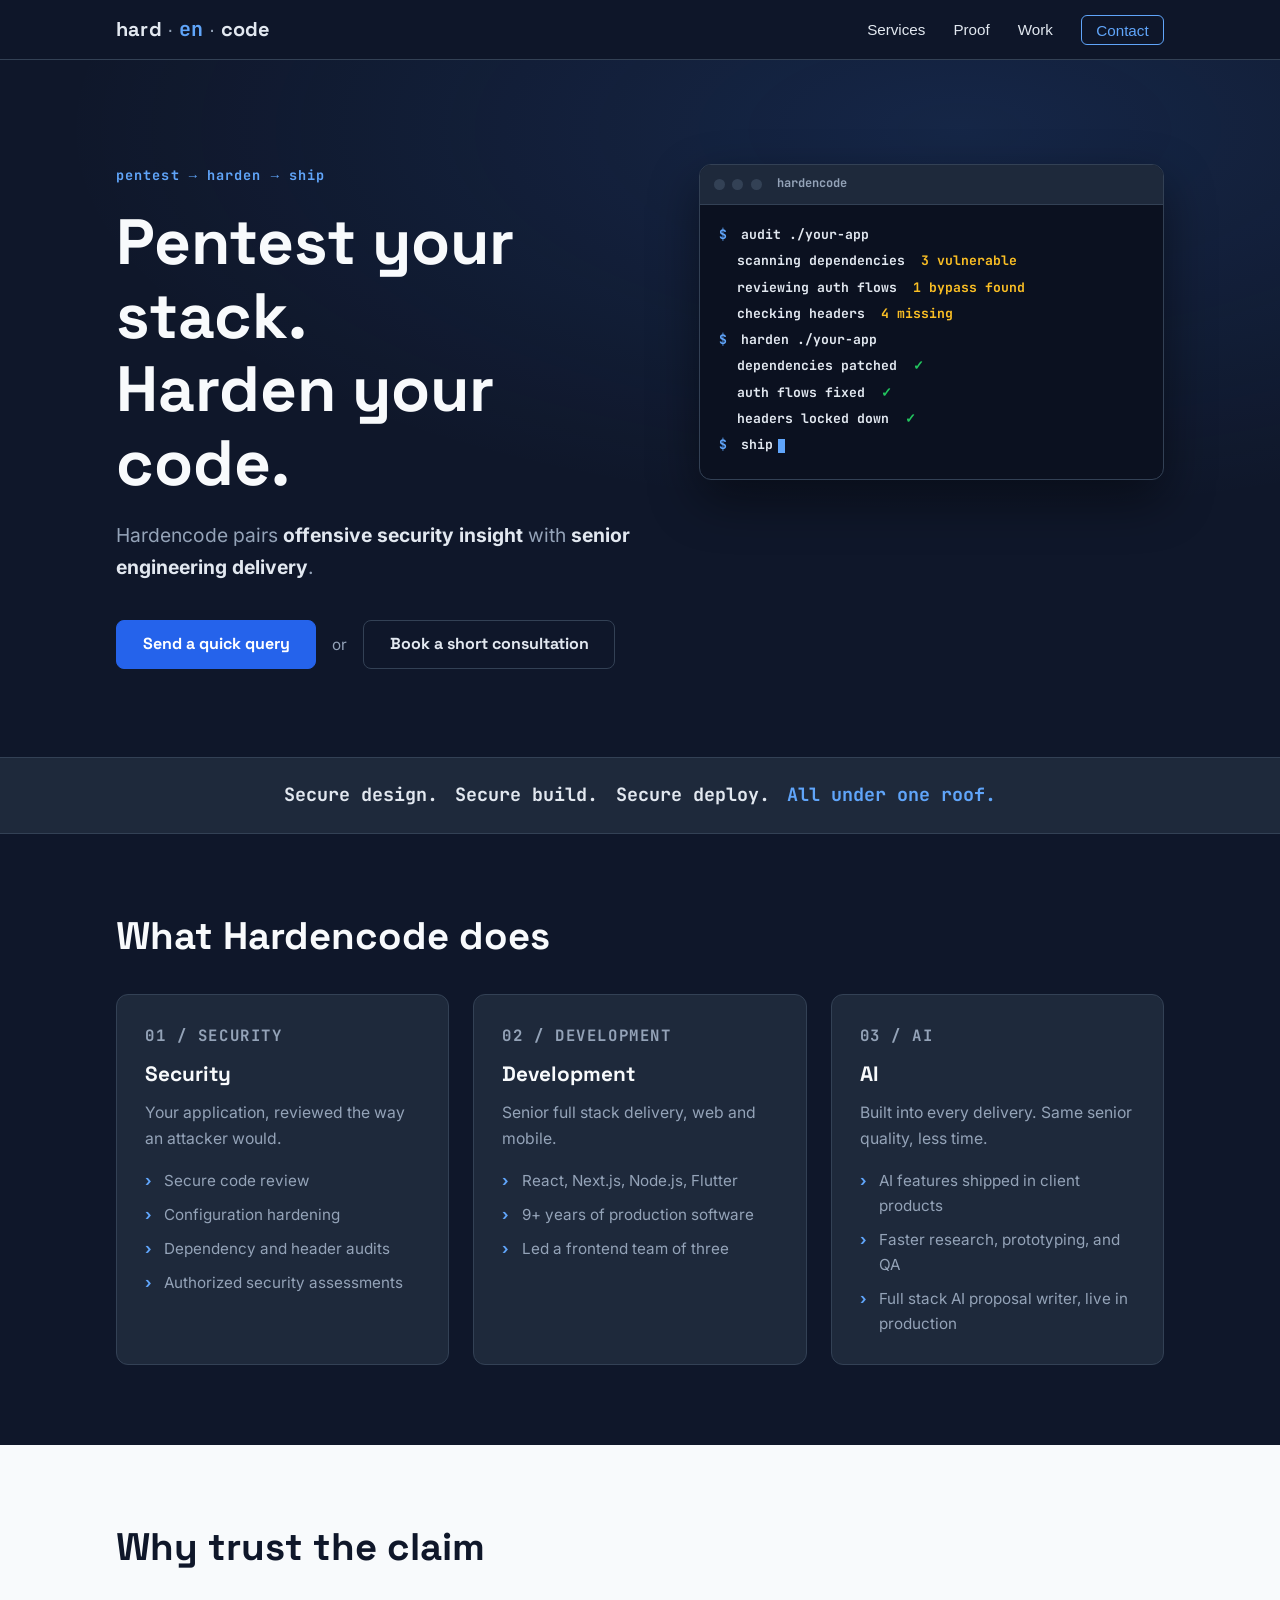
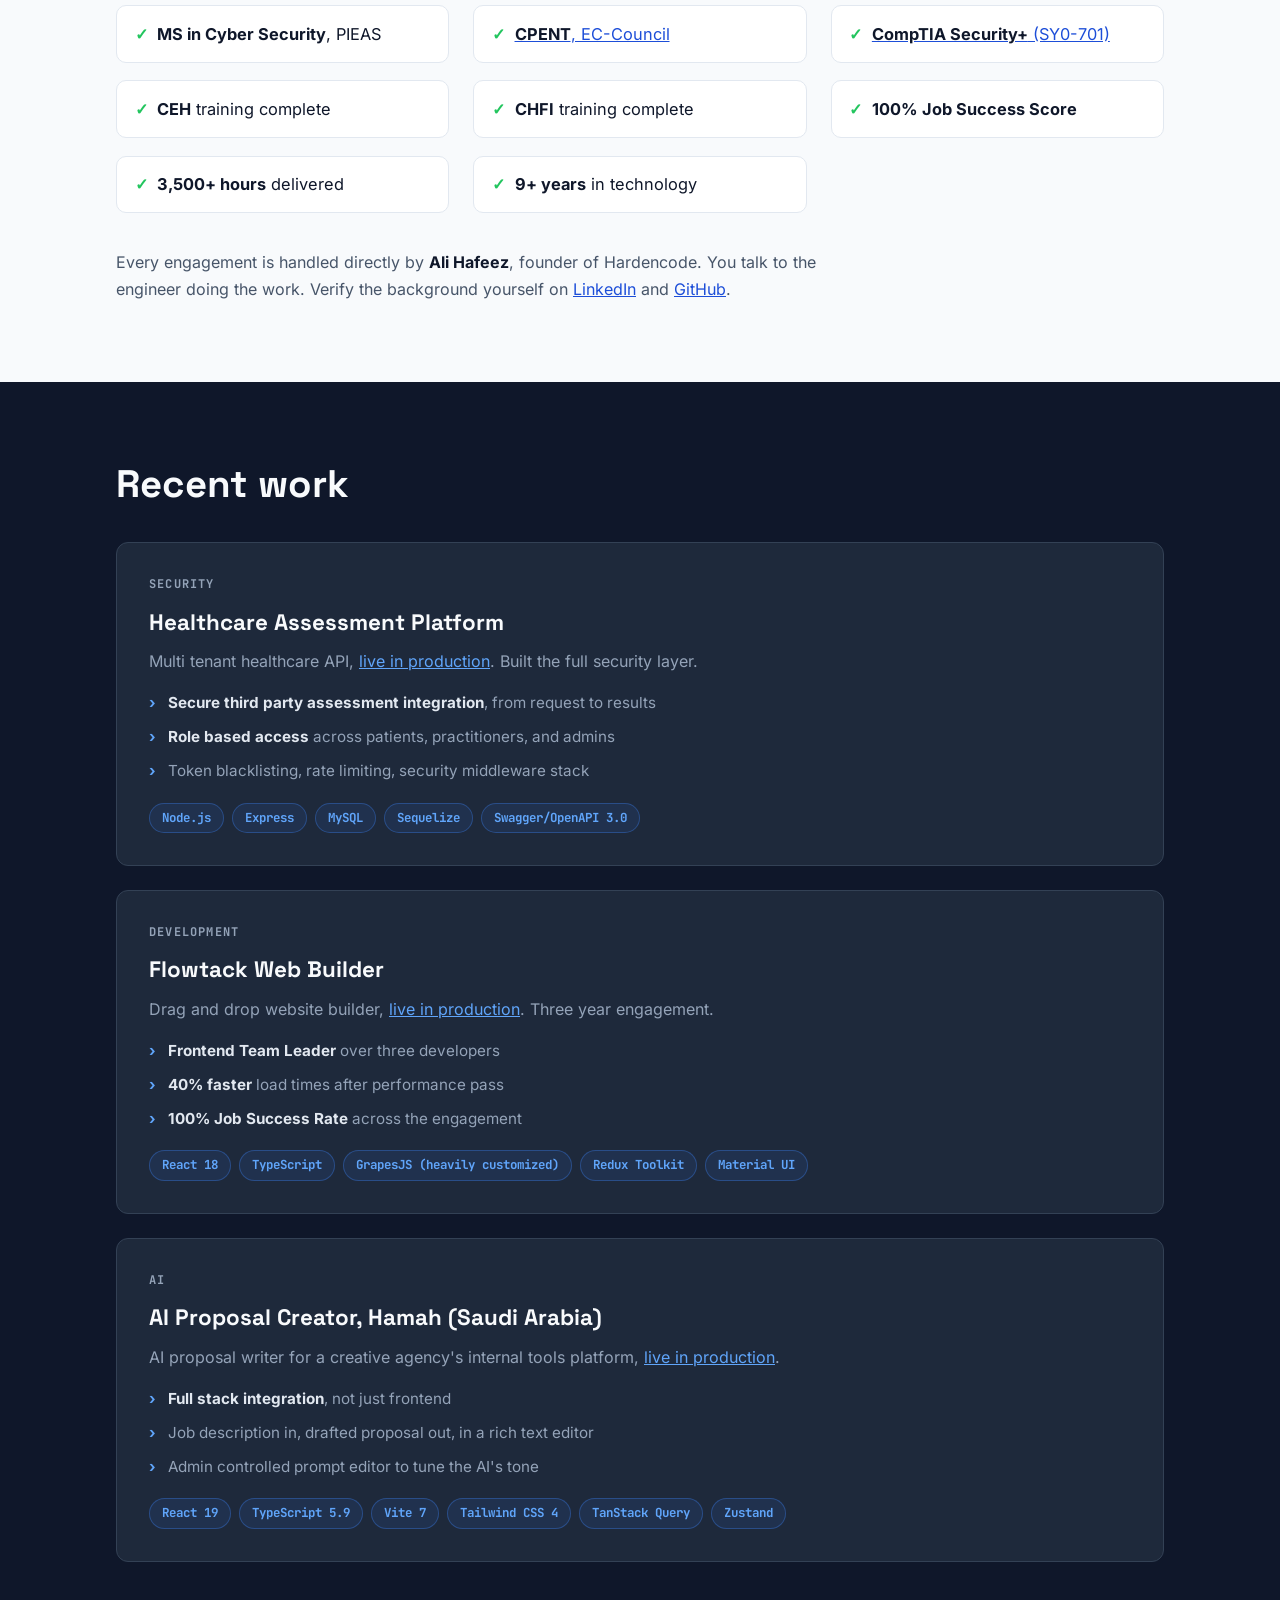
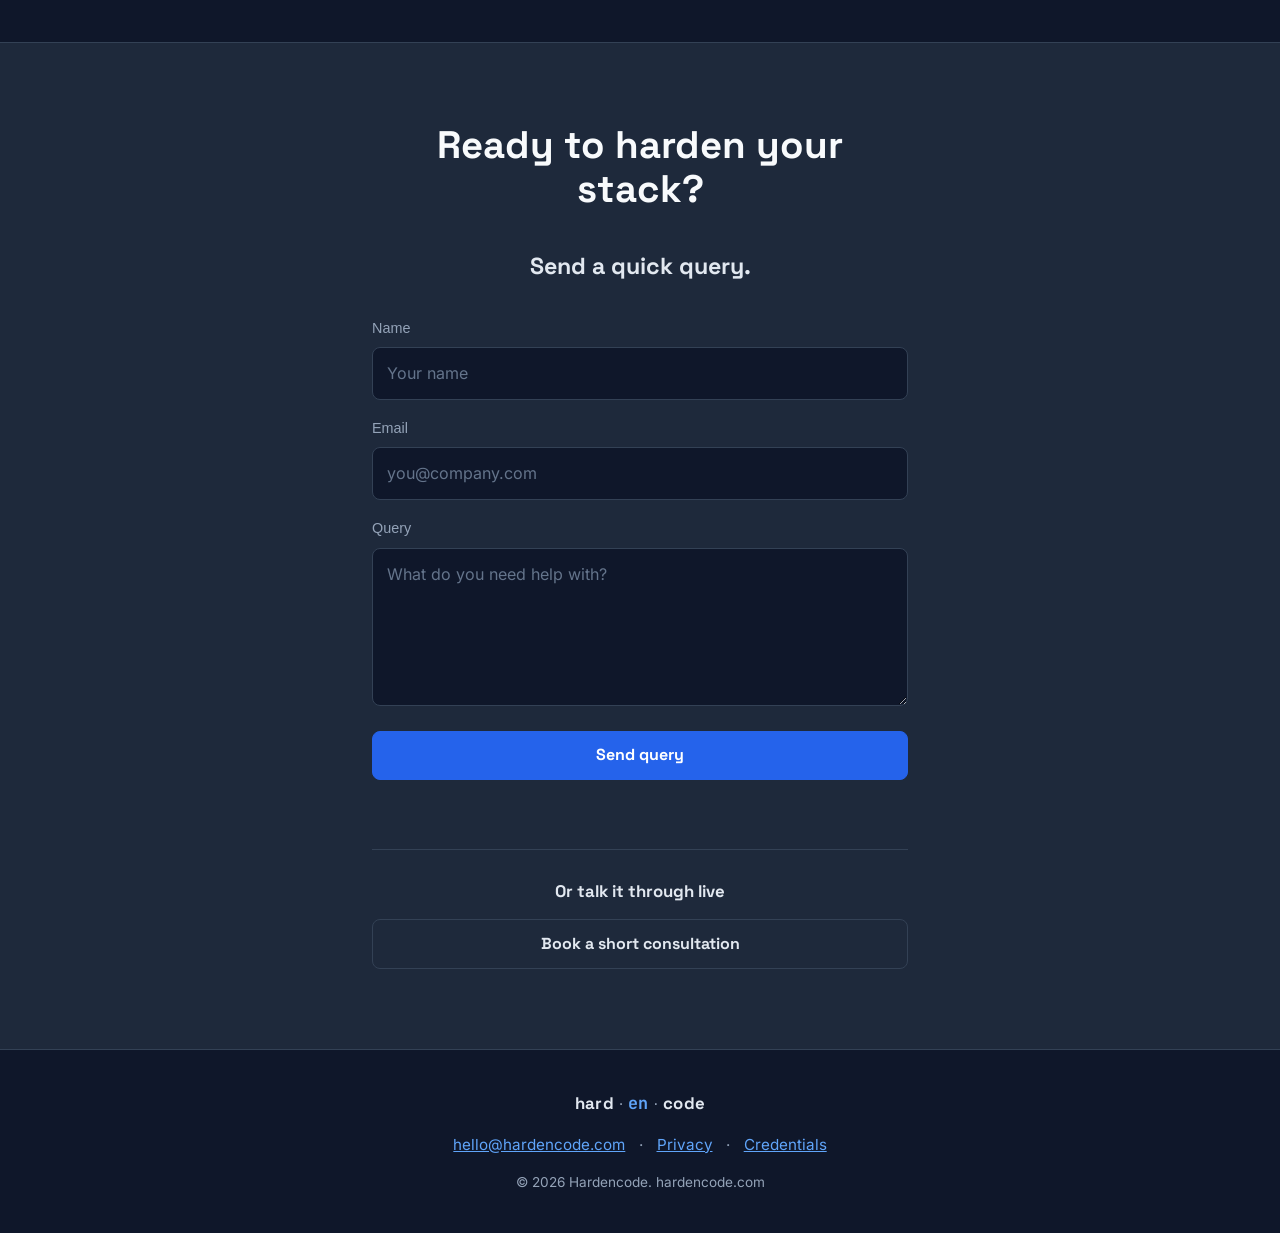
==== commit 8b8d9644: "fix: point CPENT verify to Aspen and mark CHFI training complete. Co-authored-by: Cursor <cursoragen" ====
--- a/index.html
+++ b/index.html
@@ -75,7 +75,7 @@
         {
           "@type": "EducationalOccupationalCredential",
           "credentialCategory": "certification",
-          "name": "Computer Hacking Forensic Investigator (CHFI), in progress"
+          "name": "Computer Hacking Forensic Investigator (CHFI), training complete"
         }
       ]
     }
@@ -188,12 +188,12 @@
         <li><span class="check" aria-hidden="true">&#10003;</span><span><a href="/credentials/cpent.png" target="_blank" rel="noopener" aria-label="Open CPENT certificate in a new tab"><strong>CPENT</strong>, EC-Council</a></span></li>
         <li><span class="check" aria-hidden="true">&#10003;</span><span><a href="/credentials/comptia-security-plus.pdf" target="_blank" rel="noopener" aria-label="Open CompTIA Security+ certificate in a new tab"><strong>CompTIA Security+</strong> (SY0-701)</a></span></li>
         <li><span class="check" aria-hidden="true">&#10003;</span><span><strong>CEH</strong> training complete</span></li>
-        <li><span class="check" aria-hidden="true">&#10003;</span><span><strong>CHFI</strong> in progress</span></li>
+        <li><span class="check" aria-hidden="true">&#10003;</span><span><strong>CHFI</strong> training complete</span></li>
         <li><span class="check" aria-hidden="true">&#10003;</span><span><strong>100% Job Success Score</strong></span></li>
         <li><span class="check" aria-hidden="true">&#10003;</span><span><strong>3,500+ hours</strong> delivered</span></li>
         <li><span class="check" aria-hidden="true">&#10003;</span><span><strong>9+ years</strong> in technology</span></li>
       </ul>
-      <p class="founder-note">Every engagement is handled directly by <strong>Ali Hafeez</strong>, founder of Hardencode. You talk to the engineer doing the work. Verify the background yourself on <a href="https://www.linkedin.com/in/alihafeez337" rel="noopener">LinkedIn</a> and <a href="https://github.com/alihafeez337" rel="noopener">GitHub</a>.</p>
+      <p class="founder-note">Every engagement is handled directly by <strong>Ali Hafeez</strong>, founder of Hardencode. You talk to the engineer doing the work. Verify the background yourself on <a href="https://www.linkedin.com/in/alihafeez337" target="_blank" rel="noopener">LinkedIn</a> and <a href="https://github.com/alihafeez337" target="_blank" rel="noopener">GitHub</a>.</p>
     </div>
   </section>
 
@@ -204,7 +204,7 @@
         <article class="case">
           <p class="card-tag">security</p>
           <h3>Healthcare Assessment Platform</h3>
-          <p>Multi tenant healthcare API, <a href="https://app.thrivenine.life" rel="noopener">live in production</a>. Built the full security layer.</p>
+          <p>Multi tenant healthcare API, <a href="https://app.thrivenine.life" target="_blank" rel="noopener">live in production</a>. Built the full security layer.</p>
           <ul class="card-points">
             <li><strong>Secure third party assessment integration</strong>, from request to results</li>
             <li><strong>Role based access</strong> across patients, practitioners, and admins</li>
@@ -217,7 +217,7 @@
         <article class="case">
           <p class="card-tag">development</p>
           <h3>Flowtack Web Builder</h3>
-          <p>Drag and drop website builder, <a href="https://www.flowtrack.co" rel="noopener">live in production</a>. Three year engagement.</p>
+          <p>Drag and drop website builder, <a href="https://www.flowtrack.co" target="_blank" rel="noopener">live in production</a>. Three year engagement.</p>
           <ul class="card-points">
             <li><strong>Frontend Team Leader</strong> over three developers</li>
             <li><strong>40% faster</strong> load times after performance pass</li>
@@ -230,7 +230,7 @@
         <article class="case">
           <p class="card-tag">ai</p>
           <h3>AI Proposal Creator, Hamah (Saudi Arabia)</h3>
-          <p>AI proposal writer for a creative agency's internal tools platform, <a href="https://creative.hi-lab.ai" rel="noopener">live in production</a>.</p>
+          <p>AI proposal writer for a creative agency's internal tools platform, <a href="https://creative.hi-lab.ai" target="_blank" rel="noopener">live in production</a>.</p>
           <ul class="card-points">
             <li><strong>Full stack integration</strong>, not just frontend</li>
             <li>Job description in, drafted proposal out, in a rich text editor</li>
